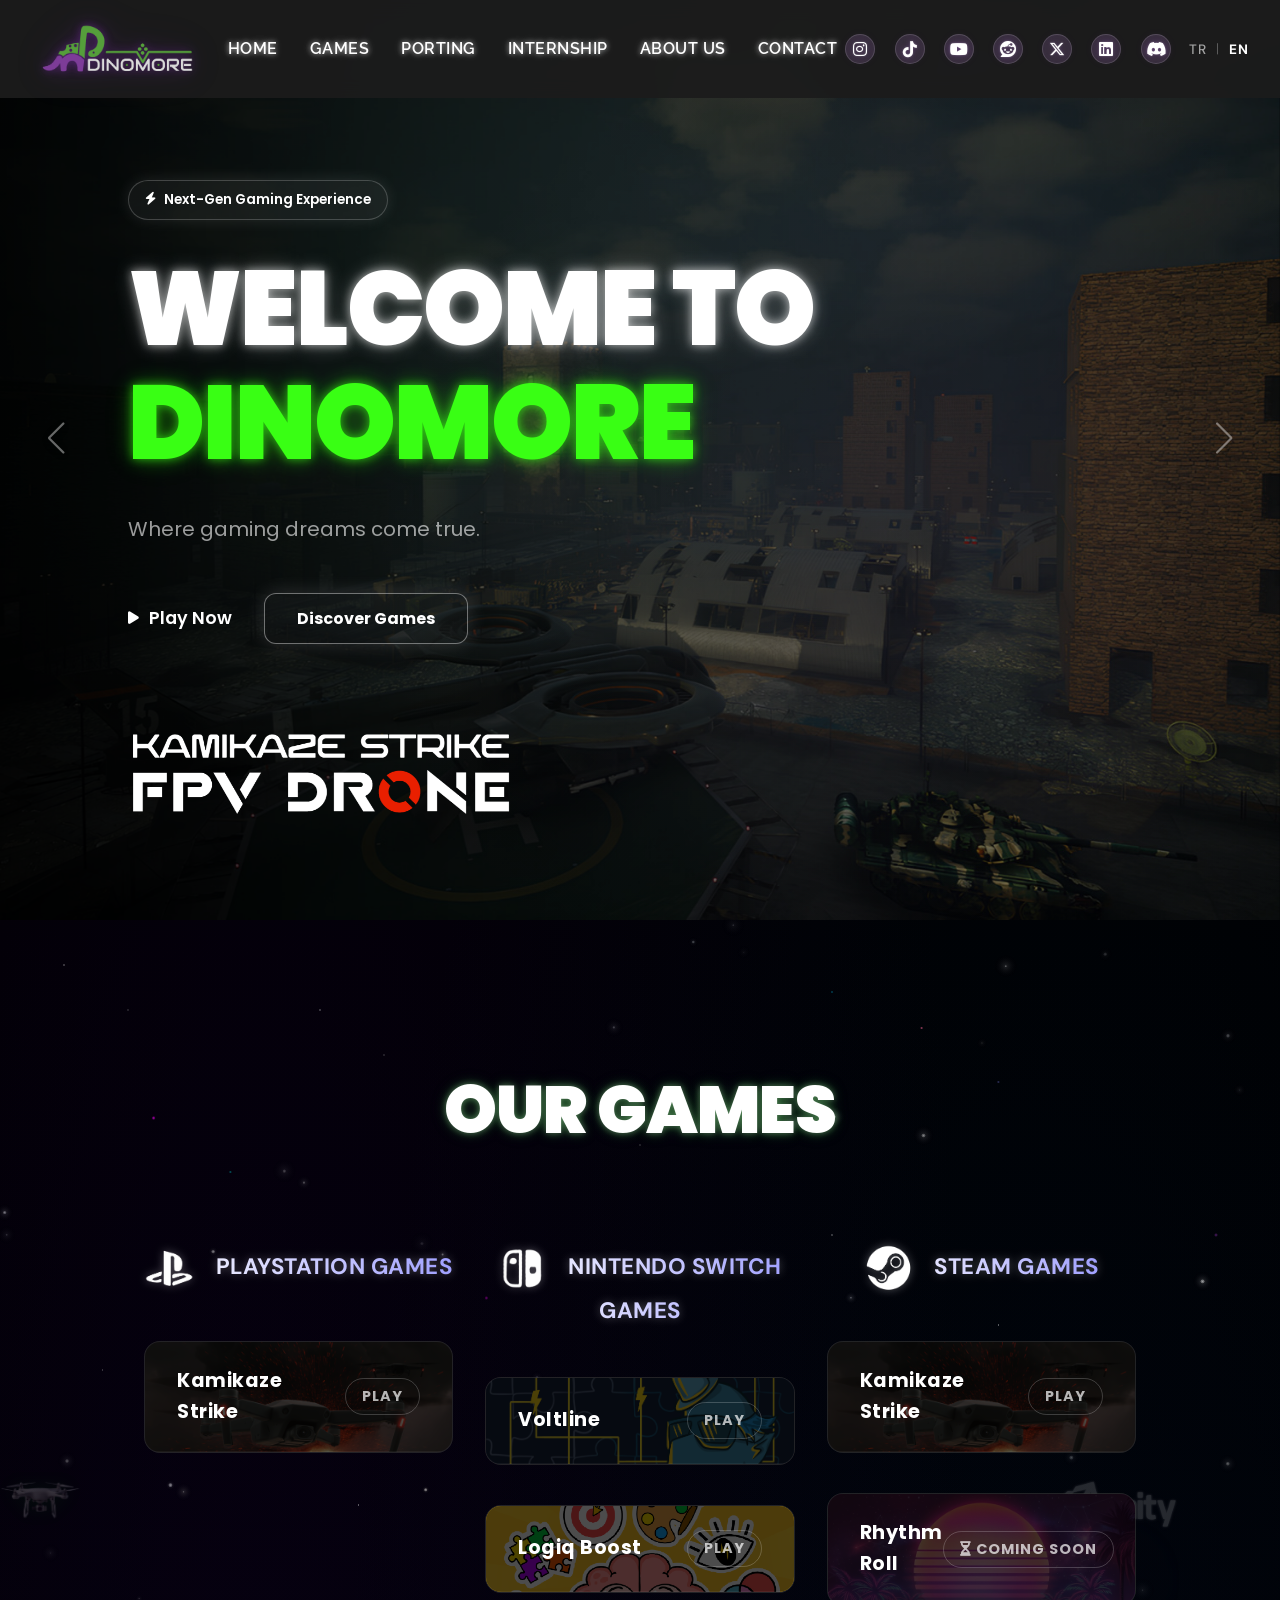
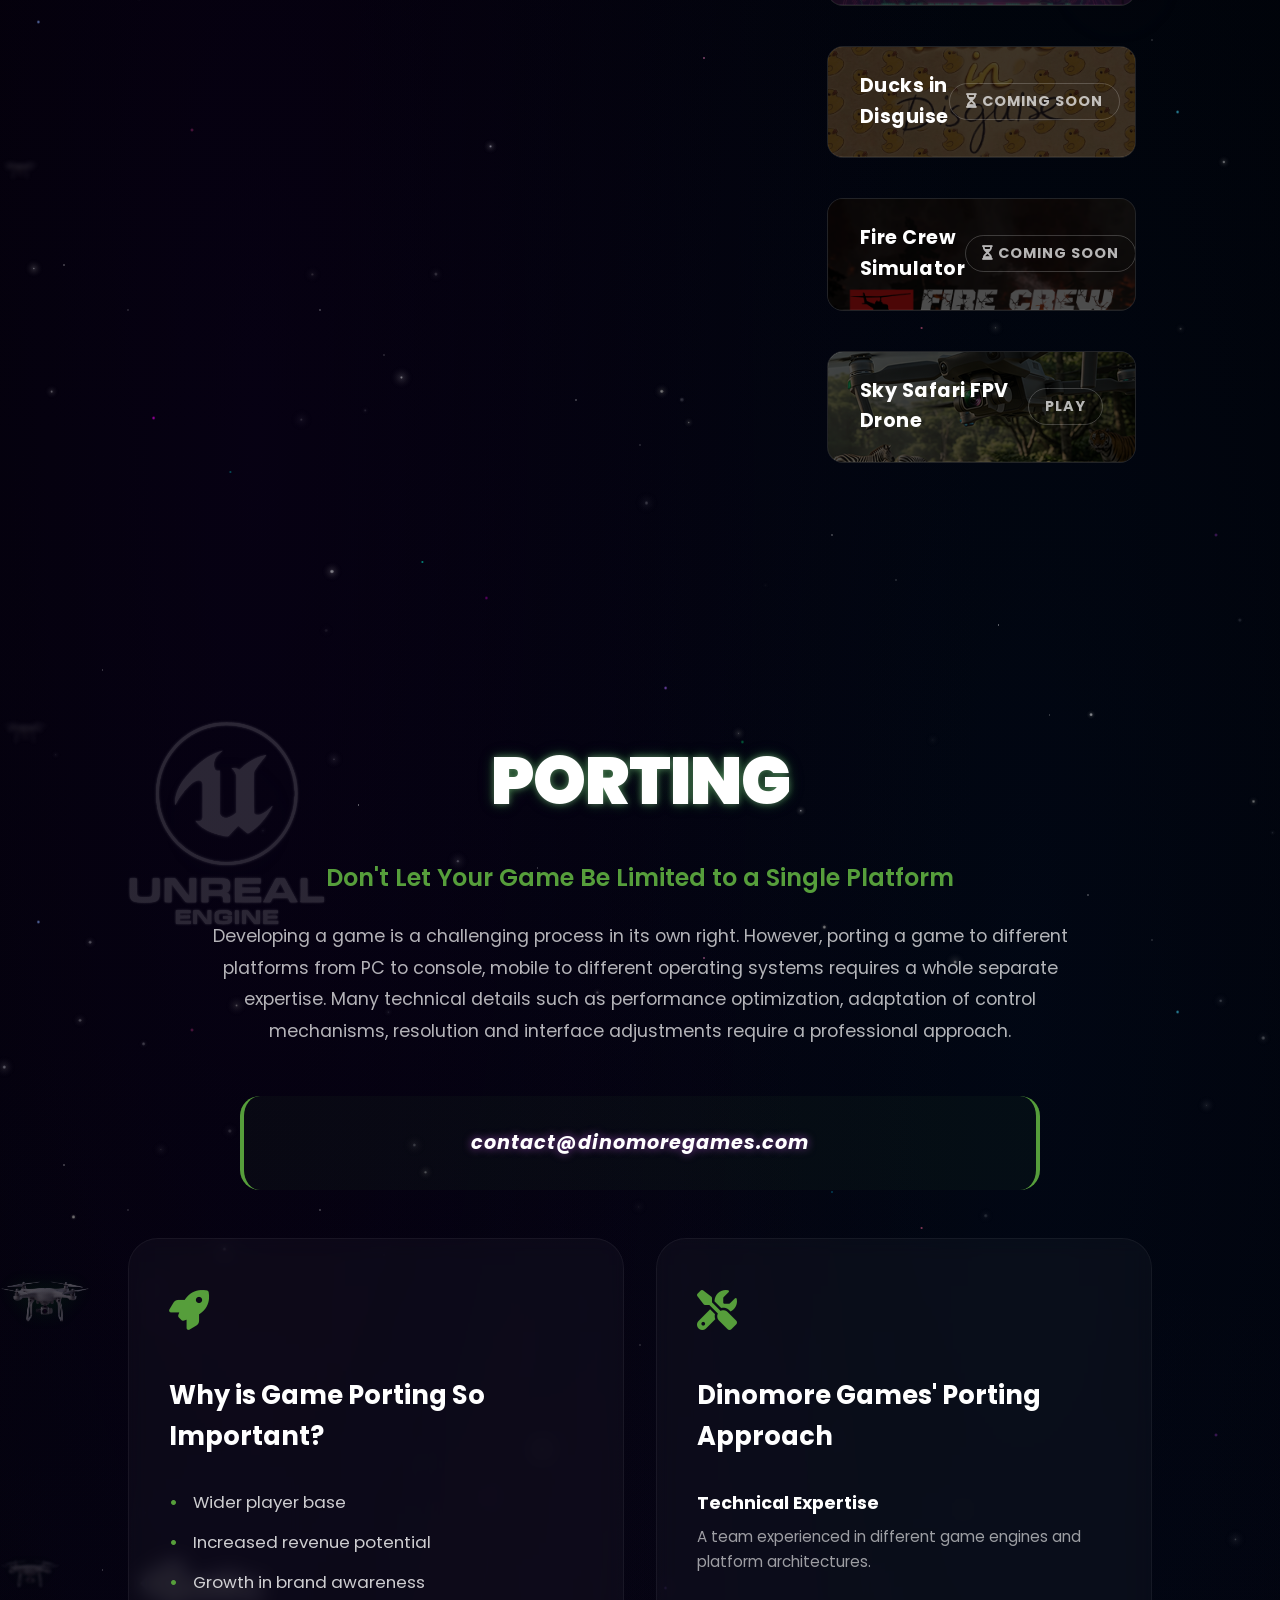
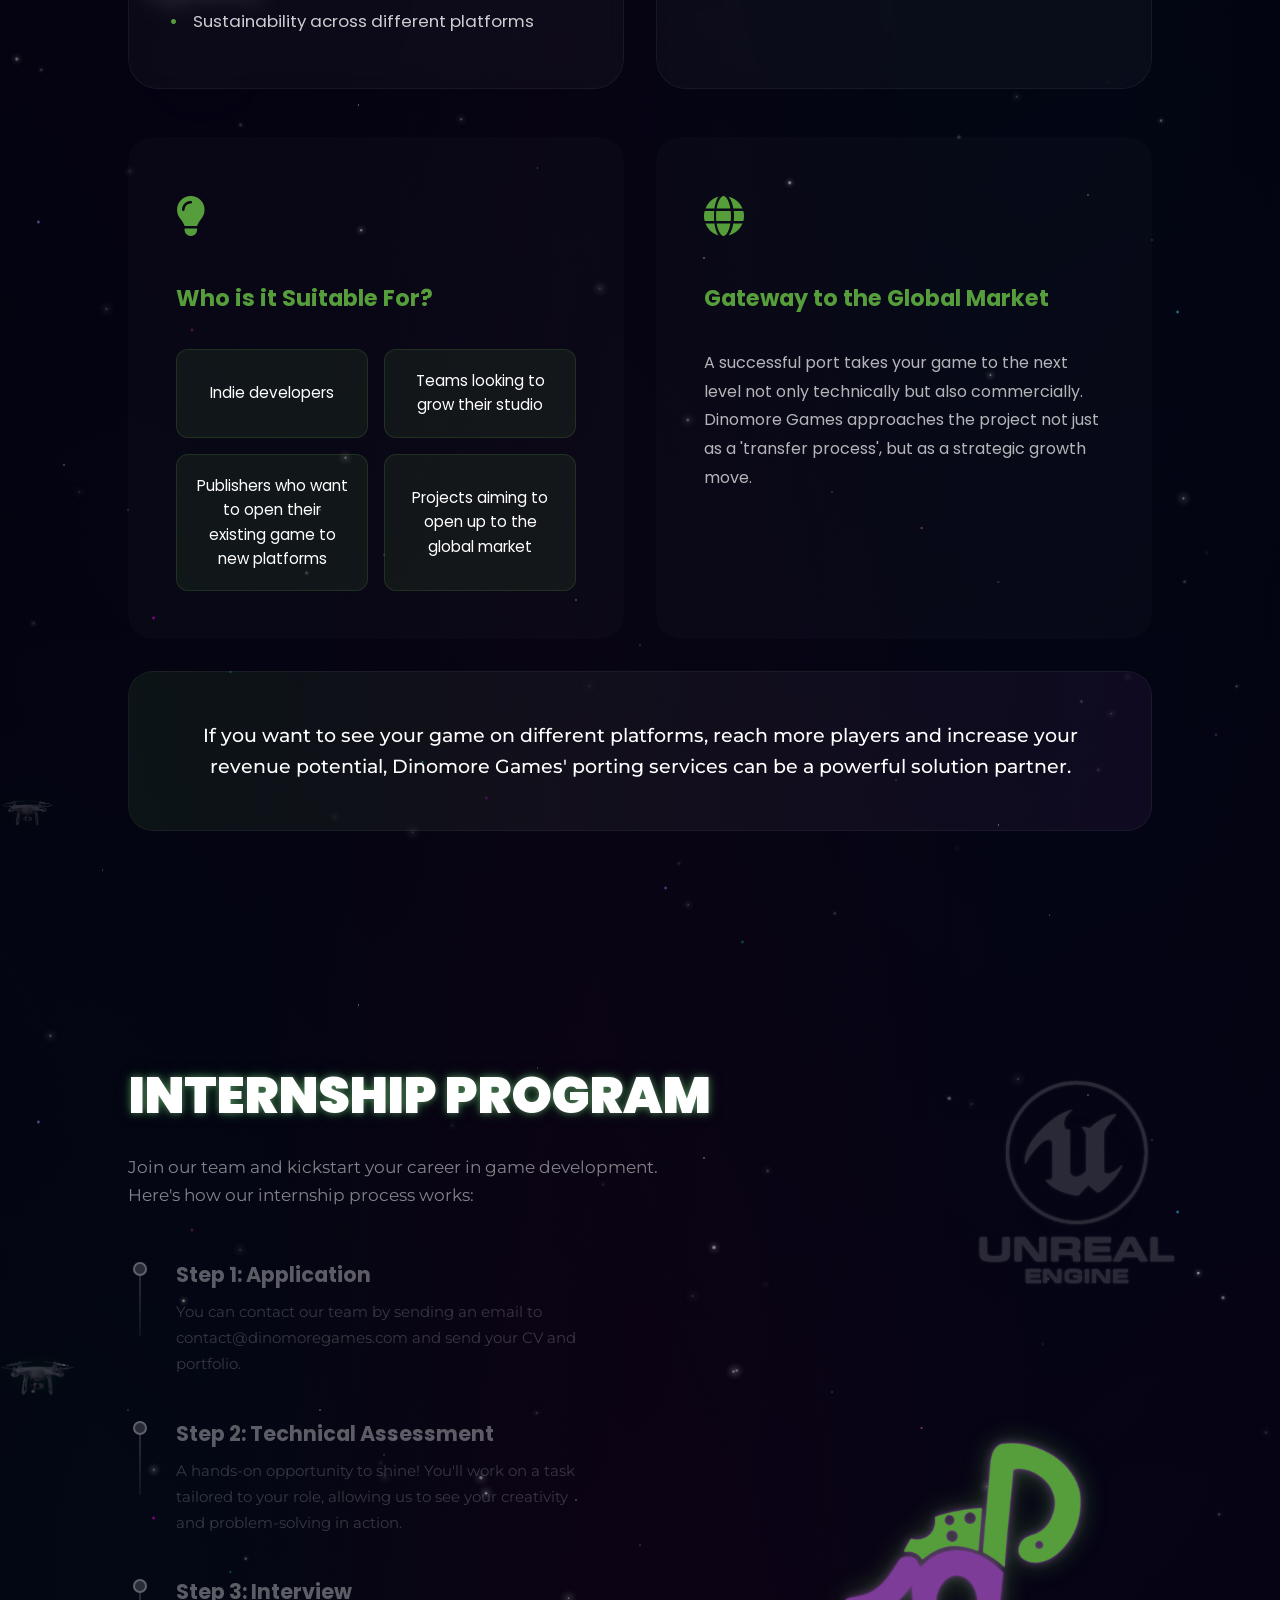
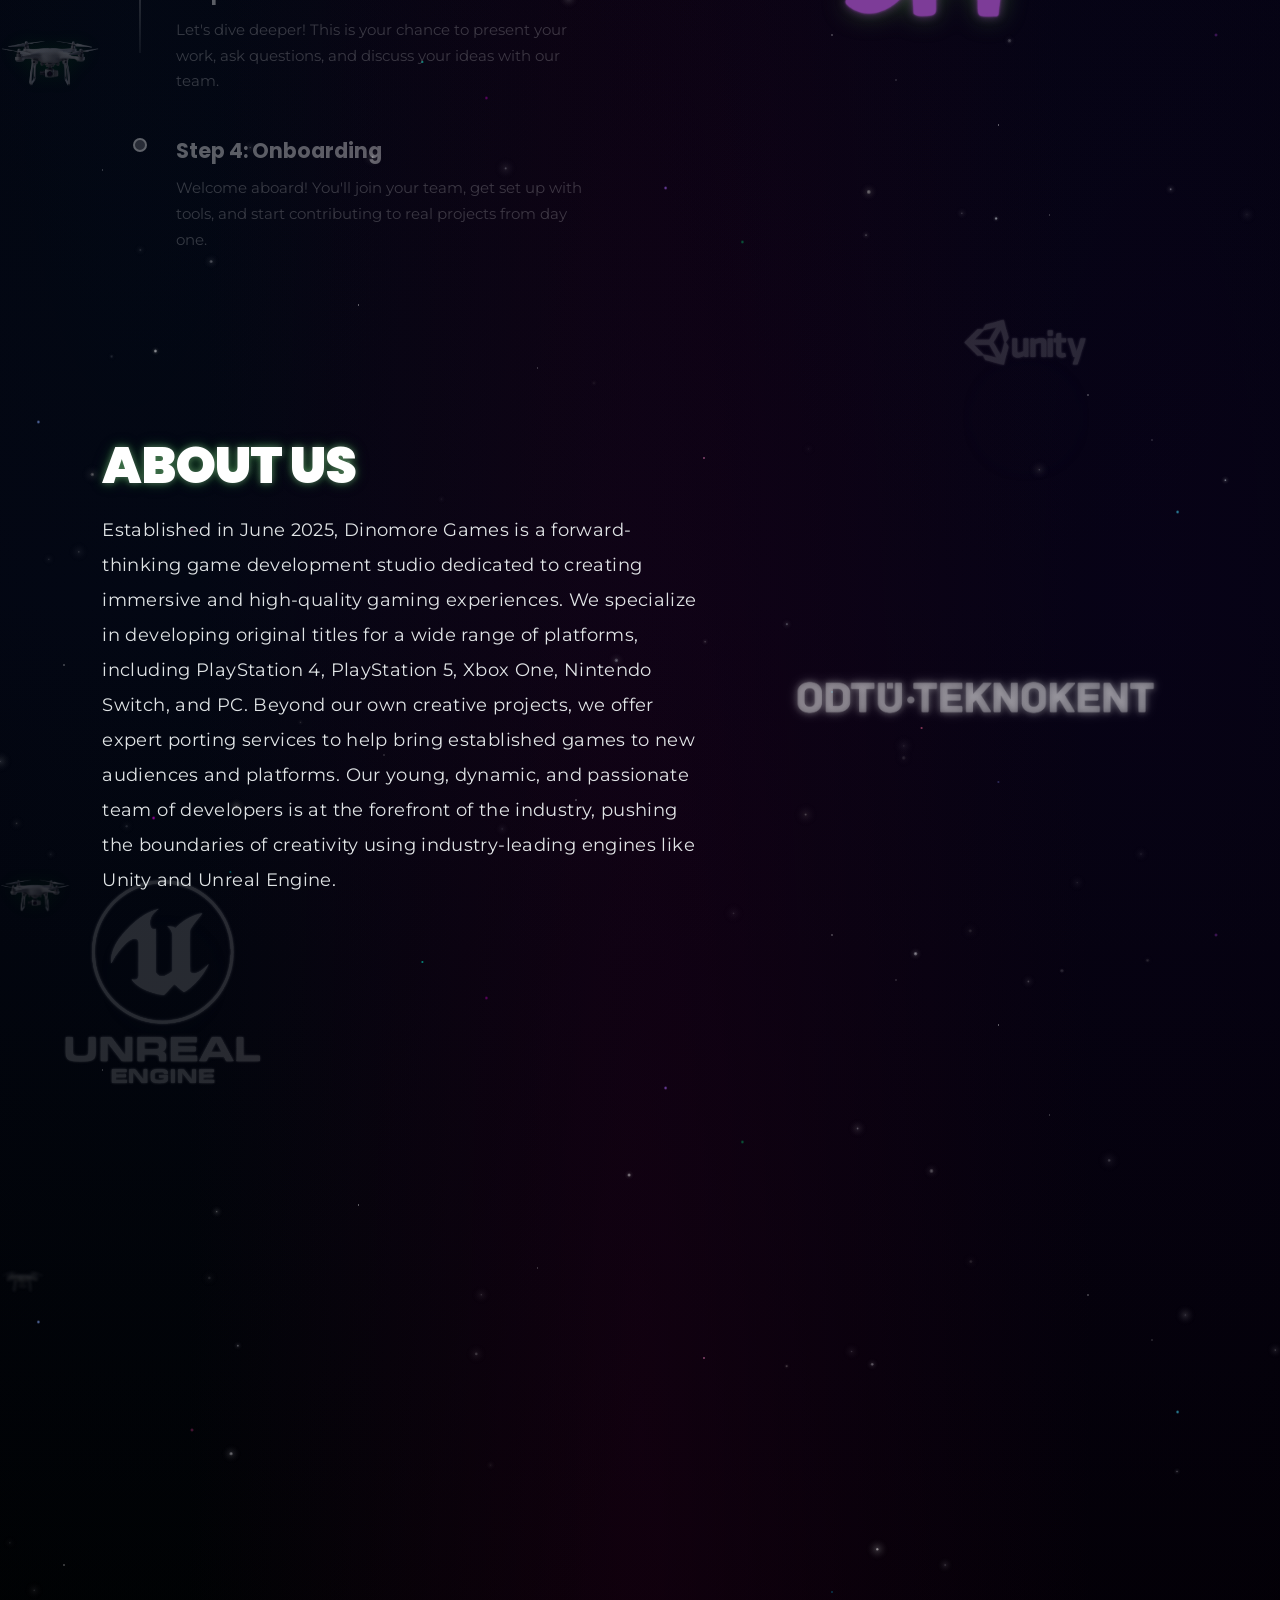
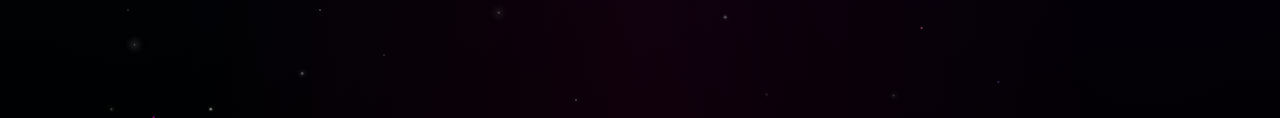
==== index.html @ d25e6b4d "Sky Safari Link ve Google MiniFoto" ====
<!DOCTYPE html>
<html lang="en">

<head>
    <meta charset="UTF-8">
    <meta name="viewport" content="width=device-width, initial-scale=1.0">
    <meta name="description"
        content="Established in June 2025, Dinomore Games is a forward-thinking game development studio dedicated to creating immersive and high-quality gaming experiences for PlayStation, Xbox, Switch, and PC.">

    <!-- Open Graph / Facebook -->
    <meta property="og:type" content="website">
    <meta property="og:url" content="https://www.dinomoregames.com/">
    <meta property="og:title" content="Dinomore Games">
    <meta property="og:description"
        content="Where gaming dreams come true. Explore our original titles and professional porting services.">
    <meta property="og:image" content="https://www.dinomoregames.com/dino.png">

    <!-- Twitter -->
    <meta property="twitter:card" content="summary_large_image">
    <meta property="twitter:url" content="https://www.dinomoregames.com/">
    <meta property="twitter:title" content="Dinomore Games">
    <meta property="twitter:description"
        content="Where gaming dreams come true. Explore our original titles and professional porting services.">
    <meta property="twitter:image" content="https://www.dinomoregames.com/dino.png">

    <title>Dinomore Games</title>
    <link rel="stylesheet" href="https://cdn.jsdelivr.net/npm/swiper@11/swiper-bundle.min.css" />
    <link rel="stylesheet" href="styles.css?v=1.2">
    <link rel="stylesheet" href="https://cdnjs.cloudflare.com/ajax/libs/font-awesome/6.5.1/css/all.min.css">
    <link href="https://fonts.googleapis.com/css2?family=Poppins:wght@300;400;500;600;700&display=swap"
        rel="stylesheet">
    <link
        href="https://fonts.googleapis.com/css2?family=Baloo+2:wght@400;600;700&family=Fredoka:wght@400;600;700&display=swap"
        rel="stylesheet">
    <link href="https://fonts.googleapis.com/css2?family=Quicksand:wght@400;500;700&display=swap" rel="stylesheet">
    <link
        href="https://fonts.googleapis.com/css2?family=Audiowide&family=Orbitron:wght@500;700&family=Quicksand:wght@400;500;700&display=swap"
        rel="stylesheet">
    <link href="https://fonts.googleapis.com/css2?family=Bebas+Neue&family=DM+Sans:wght@400;500;700&display=swap"
        rel="stylesheet">
    <link
        href="https://fonts.googleapis.com/css2?family=Recursive:wght@400;700&family=DM+Sans:wght@400;500;700&display=swap"
        rel="stylesheet">
    <link href="https://fonts.googleapis.com/css2?family=Exo+2:wght@700&family=DM+Sans:wght@400;500;700&display=swap"
        rel="stylesheet">
    <link
        href="https://fonts.googleapis.com/css2?family=Rajdhani:wght@700&family=Orbitron:wght@700&family=Michroma&family=DM+Sans:wght@400;500;700&display=swap"
        rel="stylesheet">
    <link href="https://fonts.googleapis.com/css2?family=Montserrat:wght@400&display=swap" rel="stylesheet">
    <link rel="icon" type="image/png" href="dino.png" sizes="64x64">
    <link rel="preload" as="style" href="https://fonts.googleapis.com/css2?family=Montserrat:wght@400&display=swap"
        onload="this.rel='stylesheet'">
    <link rel="preload" as="style" href="https://fonts.googleapis.com/css2?family=Michroma&display=swap"
        onload="this.rel='stylesheet'">
    <link rel="preload" as="style" href="https://fonts.googleapis.com/css2?family=Rajdhani:wght@700&display=swap"
        onload="this.rel='stylesheet'">
    <link rel="preload" as="style" href="https://fonts.googleapis.com/css2?family=DM+Sans:wght@400;500;700&display=swap"
        onload="this.rel='stylesheet'">
    <link rel="preload" as="style"
        href="https://fonts.googleapis.com/css2?family=Poppins:wght@300;400;500;600;700&display=swap"
        onload="this.rel='stylesheet'">
</head>

<body>
    <!-- Navigation -->
    <nav class="navbar">
        <a href="#top" class="logo" onclick="window.scrollTo({top:0,behavior:'smooth'})">
            <img src="logo.png" alt="Dinomore Logo" style="height: 50px; width: auto; display: block;" />
        </a>
        <div class="nav-links">
            <a href="#hero" data-i18n="nav.home">Home</a>
            <a href="#games" data-i18n="nav.games">Games</a>
            <a href="#porting" data-i18n="nav.porting">Porting</a>
            <a href="#internship" data-i18n="nav.internship">Internship</a>
            <a href="#about" data-i18n="nav.about">About Us</a>
            <a href="#contact" data-i18n="nav.contact">Contact</a>
        </div>
        <div class="navbar-right">
            <div class="social-links nav-social-links" aria-label="Social media links">
                <a href="https://instagram.com/dinomoregames" target="_blank" rel="noopener noreferrer"
                    aria-label="Instagram">
                    <i class="fab fa-instagram"></i>
                </a>
                <a href="https://www.tiktok.com/@kamikazestrikefpvdrone" target="_blank" rel="noopener noreferrer"
                    aria-label="TikTok">
                    <i class="fab fa-tiktok"></i>
                </a>
                <a href="https://www.youtube.com/@DinomoreGames" target="_blank" rel="noopener noreferrer"
                    aria-label="YouTube">
                    <i class="fa-brands fa-youtube"></i>
                </a>
                <a href="https://www.reddit.com/r/dinomoregames/" target="_blank" rel="noopener noreferrer"
                    aria-label="Reddit">
                    <i class="fa-brands fa-reddit"></i>
                </a>
                <a href="https://x.com/dinomoregames" target="_blank" rel="noopener noreferrer"
                    aria-label="X (Twitter)">
                    <i class="fa-brands fa-x-twitter"></i>
                </a>
                <a href="https://www.linkedin.com/company/dinomore-games/" target="_blank" rel="noopener noreferrer"
                    aria-label="LinkedIn">
                    <i class="fab fa-linkedin"></i>
                </a>
                <a href="https://discord.gg/AhvAHWSaSX" target="_blank" rel="noopener noreferrer" aria-label="Discord">
                    <i class="fab fa-discord"></i>
                </a>
            </div>
            <div class="language-selector header-lang">
                <button onclick="changeLanguage('tr')" class="lang-btn">TR</button>
                <span class="lang-separator">|</span>
                <button onclick="changeLanguage('en')" class="lang-btn">EN</button>
            </div>
        </div>
        <div class="menu-btn">
            <i class="fas fa-bars"></i>
        </div>
        <!-- Tema butonu kaldırıldı -->
    </nav>

    <!-- Mobil Üst Logo Barı -->
    <div class="mobile-logo-bar">
        <img src="logo.png" alt="Dinomore Logo" class="mobile-logo-img"
            onclick="window.scrollTo({top:0,behavior:'smooth'})" />
        <div class="language-selector mobile-lang">
            <button onclick="changeLanguage('tr')" class="lang-btn">TR</button>
            <button onclick="changeLanguage('en')" class="lang-btn">EN</button>
        </div>
    </div>

    <!-- Mobil Alt Bar Menü -->
    <nav class="mobile-bottom-bar">
        <a href="#" class="bottom-bar-link" onclick="window.scrollTo({top:0,behavior:'smooth'})"><i
                class="fas fa-home"></i><span data-i18n="nav.home">Home</span></a>
        <a href="#games" class="bottom-bar-link"><i class="fas fa-gamepad"></i><span
                data-i18n="nav.games">Games</span></a>
        <a href="#porting" class="bottom-bar-link"><i class="fas fa-exchange-alt"></i><span
                data-i18n="nav.porting">Porting</span></a>
        <a href="#internship" class="bottom-bar-link"><i class="fas fa-graduation-cap"></i><span
                data-i18n="nav.internship">Internship</span></a>
        <a href="#about" class="bottom-bar-link"><i class="fas fa-users"></i><span
                data-i18n="nav.about">About</span></a>
        <a href="#contact" class="bottom-bar-link"><i class="fas fa-envelope"></i><span
                data-i18n="nav.contact">Contact</span></a>
    </nav>

    <!-- Sağ alt köşe tema butonu kaldırıldı -->

    <!-- Hero Section -->
    <section id="hero" class="hero">
        <div class="hero-slider swiper">
            <div class="swiper-wrapper">
                <div class="swiper-slide hero-slide" style="background-image: url('SS1.jpg');"></div>
                <div class="swiper-slide hero-slide" style="background-image: url('SS2.jpg');"></div>
                <div class="swiper-slide hero-slide" style="background-image: url('SS3.jpg');"></div>
                <div class="swiper-slide hero-slide" style="background-image: url('SS4.avif');"></div>
                <div class="swiper-slide hero-slide video-slide" data-swiper-autoplay="7500">
                    <video autoplay loop muted playsinline
                        style="width: 100%; height: 100%; object-fit: cover; position: absolute; top: 0; left: 0; z-index: 0;">
                        <source src="roll1.mp4" type="video/mp4">
                    </video>
                </div>
            </div>
        </div>
        <div class="hero-overlay"></div>
        <div class="hero-content">
            <div class="hero-badge"><i class="fas fa-bolt"></i> <span data-i18n="hero.badge">Yeni Nesil Oyun
                    Deneyimi</span></div>
            <h1 class="hero-title">
                <span class="title-new" data-i18n="hero.title.new">WELCOME</span>
                <span class="title-gaming" data-i18n="hero.title.gaming">DINOMORE</span>
                <span class="title-world" data-i18n="hero.title.world"></span>
            </h1>
            <p class="hero-subtitle" data-i18n="hero.subtitle">Where gaming dreams come true.</p>

            <div class="hero-actions-new">
                <a href="https://store.steampowered.com/app/3902740/Kamikaze_Strike_FPV_Drone/" target="_blank"
                    class="btn-play">
                    <i class="fas fa-play"></i> <span data-i18n="hero.playNow">Şimdi Oyna</span>
                </a>
                <a href="#games" class="btn-discover" data-i18n="hero.discover">Oyunları Keşfet</a>
            </div>

            <div class="hero-dynamic-logos">
                <img src="kamikazeLogogr.png" alt="Kamikaze Strike" class="dynamic-logo kamikaze-logo">
                <img src="firecrewLogo.png" alt="Firecrew" class="dynamic-logo firecrew-logo">
                <img src="voltLogo.png" alt="Volt" class="dynamic-logo volt-logo">
                <img src="RRLogo.png" alt="Rhythm Roll" class="dynamic-logo roll-logo">
            </div>


        </div>
        <div class="swiper-button-next hero-nav-next"></div>
        <div class="swiper-button-prev hero-nav-prev"></div>
    </section>


    <!-- Space Background Wrapper -->
    <div class="space-wrapper">
        <div class="starfield"></div>
        <canvas id="neonStarCanvas"></canvas>
        <div class="floating-logos">
            <div class="logo-3d unity" id="unity-3d-1">
                <img src="unityLogo.png" alt="Unity 3D" class="logo-layer">
                <img src="unityLogo.png" alt="" class="logo-layer">
                <img src="unityLogo.png" alt="" class="logo-layer">
                <img src="unityLogo.png" alt="" class="logo-layer">
                <img src="unityLogo.png" alt="" class="logo-layer">
                <img src="unityLogo.png" alt="" class="logo-layer">
            </div>
            <div class="logo-3d unity" id="unity-3d-2">
                <img src="unityLogo.png" alt="Unity 3D" class="logo-layer">
                <img src="unityLogo.png" alt="" class="logo-layer">
                <img src="unityLogo.png" alt="" class="logo-layer">
                <img src="unityLogo.png" alt="" class="logo-layer">
                <img src="unityLogo.png" alt="" class="logo-layer">
                <img src="unityLogo.png" alt="" class="logo-layer">
            </div>
            <div class="logo-3d unity" id="unity-3d-3">
                <img src="unityLogo.png" alt="Unity 3D" class="logo-layer">
                <img src="unityLogo.png" alt="" class="logo-layer">
                <img src="unityLogo.png" alt="" class="logo-layer">
                <img src="unityLogo.png" alt="" class="logo-layer">
                <img src="unityLogo.png" alt="" class="logo-layer">
                <img src="unityLogo.png" alt="" class="logo-layer">
            </div>

            <div class="logo-3d unreal" id="unreal-3d-1">
                <img src="unrealEngineLogo.png" alt="Unreal 3D" class="logo-layer">
                <img src="unrealEngineLogo.png" alt="" class="logo-layer">
                <img src="unrealEngineLogo.png" alt="" class="logo-layer">
                <img src="unrealEngineLogo.png" alt="" class="logo-layer">
                <img src="unrealEngineLogo.png" alt="" class="logo-layer">
                <img src="unrealEngineLogo.png" alt="" class="logo-layer">
            </div>
            <div class="logo-3d unreal" id="unreal-3d-2">
                <img src="unrealEngineLogo.png" alt="Unreal 3D" class="logo-layer">
                <img src="unrealEngineLogo.png" alt="" class="logo-layer">
                <img src="unrealEngineLogo.png" alt="" class="logo-layer">
                <img src="unrealEngineLogo.png" alt="" class="logo-layer">
                <img src="unrealEngineLogo.png" alt="" class="logo-layer">
                <img src="unrealEngineLogo.png" alt="" class="logo-layer">
            </div>
            <div class="logo-3d unreal" id="unreal-3d-3">
                <img src="unrealEngineLogo.png" alt="Unreal 3D" class="logo-layer">
                <img src="unrealEngineLogo.png" alt="" class="logo-layer">
                <img src="unrealEngineLogo.png" alt="" class="logo-layer">
                <img src="unrealEngineLogo.png" alt="" class="logo-layer">
                <img src="unrealEngineLogo.png" alt="" class="logo-layer">
                <img src="unrealEngineLogo.png" alt="" class="logo-layer">
            </div>


        </div>

        <div class="drone-background">
            <div class="drone-instance drone-1"><img src="DronePNG.png" alt=""></div>
            <div class="drone-instance drone-2"><img src="DronePNG.png" alt=""></div>
            <div class="drone-instance drone-3"><img src="DronePNG.png" alt=""></div>
            <div class="drone-instance drone-4"><img src="DronePNG.png" alt=""></div>
            <div class="drone-instance drone-5"><img src="DronePNG.png" alt=""></div>
            <div class="drone-instance drone-6"><img src="DronePNG.png" alt=""></div>
            <div class="drone-instance drone-7"><img src="DronePNG.png" alt=""></div>
            <div class="drone-instance drone-8"><img src="DronePNG.png" alt=""></div>
            <div class="drone-instance drone-9"><img src="DronePNG.png" alt=""></div>
            <div class="drone-instance drone-10"><img src="DronePNG.png" alt=""></div>
        </div>

        <!-- Our Games Section -->
        <section id="games" class="games">
            <h2 data-i18n="games.title">Our Games</h2>

            <div class="games-section-box">
                <div class="games-group">
                    <h3 class="platform-title platform-title-dmsans" data-i18n="games.playstation">
                        <img src="psLogo.png" alt="PlayStation Logo" class="platform-logo" /> PlayStation Games
                    </h3>
                    <div class="games-grid-new">
                        <div class="game-card-new library-item">
                            <div class="library-header"
                                style="--bg-img: url('DikeyKapsKamikaze.png'); --bg-pos: center 25%;">
                                <h3 class="game-card-title" data-i18n="games.kamikaze.title">Kamikaze Strike</h3>
                                <span class="play-link" data-url="https://store.playstation.com/en-us/concept/10018144"
                                    data-i18n="games.play">Oyna</span>
                            </div>
                            <div class="library-content">
                                <div class="game-card-img-container">
                                    <img src="DikeyKapsKamikaze.png" alt="Kamikaze Strike" class="fit-cover">
                                    <span class="genre-tag tag-action" data-i18n="games.genre.action">AKSİYON</span>
                                </div>
                            </div>
                        </div>

                    </div>

                </div>

                <div class="games-group">
                    <h3 class="platform-title platform-title-dmsans" data-i18n="games.nintendo">
                        <img src="nintendoSwitchLogo.png" alt="Nintendo Switch Logo" class="platform-logo" /> Nintendo
                        Switch Games
                    </h3>
                    <div class="games-grid-new">
                        <div class="game-card-new library-item">
                            <div class="library-header" style="--bg-img: url('voltlineLogo.jpg')">
                                <h3 class="game-card-title" data-i18n="games.voltline.title">Voltline</h3>
                                <span class="play-link"
                                    data-url="https://www.nintendo.com/us/store/products/voltline-switch/?srsltid=AfmBOop9xZ0IdEvlzRz4X6zLhueSwMBYZw7lUG5OMROtwl1AZdoKVNbD"
                                    data-i18n="games.play">Oyna</span>
                            </div>
                            <div class="library-content">
                                <div class="game-card-img-container">
                                    <img src="voltlineLogo.jpg" alt="Voltline Game" class="fit-cover"
                                        style="--obj-pos: top;" />
                                    <span class="genre-tag tag-puzzle" data-i18n="games.genre.puzzle">Bulmaca</span>
                                </div>
                            </div>
                        </div>
                        <div class="game-card-new library-item">
                            <div class="library-header" style="--bg-img: url('brainLogo.jpg')">
                                <h3 class="game-card-title" data-i18n="games.logiq.title">Logiq Boost</h3>
                                <span class="play-link"
                                    data-url="https://www.nintendo.com/us/store/products/logiq-boost-switch/"
                                    data-i18n="games.play">Oyna</span>
                            </div>
                            <div class="library-content">
                                <div class="game-card-img-container">
                                    <img src="brainLogo.jpg" alt="Brain Logo" class="fit-cover" />
                                    <span class="genre-tag tag-puzzle" data-i18n="games.genre.puzzle">Bulmaca</span>
                                </div>
                            </div>
                        </div>
                    </div>

                </div>

                <div class="games-group">
                    <h3 class="platform-title platform-title-dmsans" data-i18n="games.steam">
                        <img src="steamLogo.png" alt="Steam Logo" class="platform-logo" /> Steam Games
                    </h3>
                    <div class="games-grid-new">
                        <div class="game-card-new library-item">
                            <div class="library-header"
                                style="--bg-img: url('DikeyKapsKamikaze.png'); --bg-pos: center 25%;">
                                <h3 class="game-card-title" data-i18n="games.kamikaze.title">Kamikaze Strike</h3>
                                <span class="play-link"
                                    data-url="https://store.steampowered.com/app/3902740/Kamikaze_Strike_FPV_Drone/"
                                    data-i18n="games.play">Oyna</span>
                            </div>
                            <div class="library-content">
                                <div class="game-card-img-container">
                                    <img src="DikeyKapsKamikaze.png" alt="Kamikaze Strike" class="fit-cover">
                                    <span class="genre-tag tag-action" data-i18n="games.genre.action">AKSİYON</span>
                                </div>
                            </div>
                        </div>

                        <div class="game-card-new library-item">
                            <div class="library-header" style="--bg-img: url('ROLL.png'); --bg-pos: center 25%;">
                                <h3 class="game-card-title" data-i18n="games.roll.title">Rhythm Roll</h3>
                                <span class="play-link"
                                    data-url="https://store.steampowered.com/app/4537030/Rhythm_Roll/"
                                    data-i18n="games.wip">W.I.P</span>
                            </div>
                            <div class="library-content">
                                <div class="game-card-img-container">
                                    <img src="ROLL.png" alt="Rhythm Roll" class="fit-cover">
                                    <span class="genre-tag tag-action" data-i18n="games.genre.action">AKSİYON</span>
                                </div>
                            </div>
                        </div>

                        <div class="game-card-new library-item">
                            <div class="library-header" style="--bg-img: url('DUCK.png'); --bg-pos: center 25%;">
                                <h3 class="game-card-title" data-i18n="games.duck.title">Ducks in Disguise</h3>
                                <span class="play-link"
                                    data-url="https://store.steampowered.com/app/4492260/Ducks_in_Disguise/"
                                    data-i18n="games.wip">W.I.P</span>
                            </div>
                            <div class="library-content">
                                <div class="game-card-img-container">
                                    <img src="DUCK.png" alt="Ducks in Disguise" class="fit-cover">
                                    <span class="genre-tag tag-puzzle" data-i18n="games.genre.puzzle">Bulmaca</span>
                                </div>
                            </div>
                        </div>

                        <div class="game-card-new library-item">
                            <div class="library-header" style="--bg-img: url('Fire.png'); --bg-pos: center 25%;">
                                <h3 class="game-card-title" data-i18n="games.fire.title">Fire Crew Simulator</h3>
                                <span class="play-link"
                                    data-url="https://store.steampowered.com/app/4012160/Fire_Crew_Simulator/"
                                    data-i18n="games.wip">W.I.P</span>
                            </div>
                            <div class="library-content">
                                <div class="game-card-img-container">
                                    <img src="Fire.png" alt="Fire Crew Simulator" class="fit-cover">
                                    <span class="genre-tag tag-action" data-i18n="games.genre.action">AKSİYON</span>
                                </div>
                            </div>
                        </div>

                        <div class="game-card-new library-item">
                            <div class="library-header" style="--bg-img: url('DRONE.png'); --bg-pos: center 25%;">
                                <h3 class="game-card-title" data-i18n="games.drone.title">Sky Safari FPV Drone</h3>
                                <span class="play-link"
                                    data-url="https://store.steampowered.com/app/4537040/Sky_Safari_FPV_Drone/"
                                    data-i18n="games.play">Oyna</span>
                            </div>
                            <div class="library-content">
                                <div class="game-card-img-container">
                                    <img src="DRONE.png" alt="Sky Safari FPV Drone" class="fit-cover">
                                    <span class="genre-tag tag-action" data-i18n="games.genre.action">AKSİYON</span>
                                </div>
                            </div>
                        </div>

                    </div>

                </div>
            </div>
        </section>

        <!-- Porting Section -->
        <section id="porting" class="porting">
            <div class="porting-container">
                <div class="porting-header fade-in">
                    <h2 data-i18n="porting.title">PORTING</h2>
                    <p class="porting-intro" data-i18n="porting.intro">Oyununuz Tek Platformla Sınırlı Kalmasın</p>
                    <p class="porting-description" data-i18n="porting.description">Bir oyunu geliştirmek başlı başına
                        zorlu bir süreç. Ancak oyunu farklı platformlara — PC’den konsola, mobil’den farklı işletim
                        sistemlerine — taşımak apayrı bir uzmanlık gerektirir. Performans optimizasyonu, kontrol
                        mekaniklerinin uyarlanması, çözünürlük ve arayüz düzenlemeleri gibi pek çok teknik detay
                        profesyonel yaklaşım ister.</p>
                    <div class="porting-quote fade-in">
                        <p data-i18n="porting.quote">Dinomore Games, tam da bu alanda sunduğu çözümlerle geliştiricilere
                            güçlü bir destek sağlıyor.</p>
                    </div>
                </div>

                <div class="porting-grid">
                    <div class="porting-card fade-in">
                        <div class="card-icon"><i class="fas fa-rocket"></i></div>
                        <h3 data-i18n="porting.why.title">Neden Oyun Portlama Bu Kadar Önemli?</h3>
                        <ul class="porting-list">
                            <li data-i18n="porting.why.item1">Daha geniş oyuncu kitlesi</li>
                            <li data-i18n="porting.why.item2">Artan gelir potansiyeli</li>
                            <li data-i18n="porting.why.item3">Marka bilinirliğinde büyüme</li>
                            <li data-i18n="porting.why.item4">Platform bağımsız sürdürülebilirlik</li>
                        </ul>
                    </div>

                    <div class="porting-card fade-in">
                        <div class="card-icon"><i class="fas fa-tools"></i></div>
                        <h3 data-i18n="porting.approach.title">Dinomore Games’in Portlama Yaklaşımı</h3>
                        <div class="approach-items">
                            <div class="approach-item">
                                <div class="approach-content">
                                    <strong data-i18n="porting.approach.item1.title">Teknik Uzmanlık</strong>
                                    <p data-i18n="porting.approach.item1.desc">Farklı oyun motorları ve platform
                                        mimarileri
                                        konusunda deneyimli ekip.</p>
                                </div>
                            </div>
                        </div>
                    </div>
                </div>

                <div class="porting-footer fade-in">
                    <div class="who-box">
                        <div class="card-icon"><i class="fas fa-lightbulb"></i></div>
                        <h3 data-i18n="porting.who.title">Kimler İçin Uygun?</h3>
                        <ul class="tag-list">
                            <li data-i18n="porting.who.item1">Indie geliştiriciler</li>
                            <li data-i18n="porting.who.item2">Stüdyosunu büyütmek isteyen ekipler</li>
                            <li data-i18n="porting.who.item3">Mevcut oyununu yeni platformlara açmak isteyen yayıncılar
                            </li>
                            <li data-i18n="porting.who.item4">Global pazara açılmayı hedefleyen projeler</li>
                        </ul>
                    </div>

                    <div class="global-box">
                        <div class="card-icon"><i class="fas fa-globe"></i></div>
                        <h3 data-i18n="porting.global.title">Global Pazara Açılan Kapı</h3>
                        <p data-i18n="porting.global.desc">Başarılı bir port, oyununuzu sadece teknik olarak değil,
                            ticari olarak da bir üst seviyeye taşır. Dinomore Games, projeye sadece bir “taşıma işlemi”
                            olarak değil, stratejik bir büyüme hamlesi olarak yaklaşıyor.</p>
                    </div>

                    <div class="cta-box">
                        <p data-i18n="porting.cta">Eğer siz de oyununuzu farklı platformlarda görmek, daha fazla
                            oyuncuya ulaşmak ve gelir potansiyelinizi artırmak istiyorsanız, Dinomore Games’in oyun
                            portlama hizmetleri güçlü bir çözüm ortağı olabilir.</p>
                    </div>
                </div>
            </div>
        </section>

        <!-- Internship Section -->
        <section id="internship" class="internship">
            <div class="internship-container">
                <div class="internship-left">
                    <h2 data-i18n="internship.title">Internship Program</h2>
                    <p class="internship-subtitle" data-i18n="internship.subtitle">Join our team and kickstart your
                        career in game development. Here's how our internship process works:</p>

                    <div class="internship-phases">
                        <div class="phase-item" data-phase="1">
                            <div class="phase-indicator">
                                <div class="phase-dot"></div>
                                <div class="phase-line"></div>
                            </div>
                            <div class="phase-content">
                                <h3 data-i18n="internship.phase1.title">Step 1: Application</h3>
                                <p data-i18n="internship.phase1.desc">Ekibimiz ile iletişim kısmında bulunan mail
                                    sistemi yoluyla görüşebilir, CV ve portföyünüzü gönderebilirsiniz.</p>
                            </div>
                        </div>

                        <div class="phase-item" data-phase="2">
                            <div class="phase-indicator">
                                <div class="phase-dot"></div>
                                <div class="phase-line"></div>
                            </div>
                            <div class="phase-content">
                                <h3 data-i18n="internship.phase2.title">Step 2: Technical Assessment</h3>
                                <p data-i18n="internship.phase2.desc">A hands-on opportunity to shine! You'll work on a
                                    task tailored to your role, allowing us to see your creativity and problem-solving
                                    in action.</p>
                            </div>
                        </div>

                        <div class="phase-item" data-phase="3">
                            <div class="phase-indicator">
                                <div class="phase-dot"></div>
                                <div class="phase-line"></div>
                            </div>
                            <div class="phase-content">
                                <h3 data-i18n="internship.phase3.title">Step 3: Interview</h3>
                                <p data-i18n="internship.phase3.desc">Let's dive deeper! This is your chance to present
                                    your work, ask questions, and discuss your ideas with our team.</p>
                            </div>
                        </div>

                        <div class="phase-item" data-phase="4">
                            <div class="phase-indicator">
                                <div class="phase-dot"></div>
                            </div>
                            <div class="phase-content">
                                <h3 data-i18n="internship.phase4.title">Step 4: Onboarding</h3>
                                <p data-i18n="internship.phase4.desc">Welcome aboard! You'll join your team, get set up
                                    with tools, and start contributing to real projects from day one.</p>
                            </div>
                        </div>
                    </div>
                </div>

                <div class="internship-right">
                    <div class="internship-image-wrapper">
                        <img src="dino.png" alt="Internship at Dinomore" class="internship-image">
                    </div>
                </div>
            </div>
        </section>

        <!-- About Section -->
        <section id="about" class="about">
            <div class="about-content">
                <div class="about-text">
                    <h2 data-i18n="about.title">About Us</h2>
                    <p data-i18n="about.description" style="font-family:'Montserrat',sans-serif;font-weight:400;">
                        Established in June 2025. Dinomore Games develops games for PlayStation 4, PlayStation 5, Xbox
                        One,
                        Nintendo Switch, and PC platforms. We also provide porting services for previously developed
                        games.
                        With a young and dynamic team, Dinomore Games additionally creates content for Unity and Unreal
                        Engine game engines.</p>
                </div>
                <div class="about-image">
                    <img src="odtuLogo.png" alt="ODTÜ Logo">
                </div>
            </div>
        </section>

        <!-- Contact Section -->
        <section id="contact" class="contact">
            <div class="contact-container">
                <h2 data-i18n="contact.title">Contact Us</h2>
                <form class="contact-form" action="https://formspree.io/f/mldwlnqy" method="POST">
                    <input type="text" name="name" data-i18n-placeholder="contact.name" placeholder="Name" required>
                    <input type="email" name="email" data-i18n-placeholder="contact.email" placeholder="Email" required>
                    <textarea name="message" data-i18n-placeholder="contact.message" placeholder="Message"
                        required></textarea>
                    <button type="submit" data-i18n="contact.submit">Send Message</button>
                </form>
                <div class="contact-info">
                    <div class="info-item">
                        <i class="fas fa-envelope"></i>
                        <p>contact@dinomoregames.com</p>
                    </div>
                    <div class="info-item">
                        <i class="fas fa-phone"></i>
                        <p>+90 (506) 273-66 56</p>
                    </div>
                </div>
                <div id="form-message" style="display:none;"></div>
            </div>
            <!-- Footer -->
            <footer>
                <div class="footer-content">
                    <div class="footer-logo">
                        <img src="logo.png" alt="Dinomore Logo" style="height: 134px; width: auto; display: block;" />
                    </div>

                    <div class="social-links footer-social-links" aria-label="Social media links">
                        <a href="https://instagram.com/dinomoregames" target="_blank" rel="noopener noreferrer"
                            aria-label="Instagram">
                            <i class="fab fa-instagram"></i>
                        </a>
                        <a href="https://www.tiktok.com/@kamikazestrikefpvdrone" target="_blank"
                            rel="noopener noreferrer" aria-label="TikTok">
                            <i class="fab fa-tiktok"></i>
                        </a>
                        <a href="https://www.youtube.com/@DinomoreGames" target="_blank" rel="noopener noreferrer"
                            aria-label="YouTube">
                            <i class="fa-brands fa-youtube"></i>
                        </a>
                        <a href="https://www.reddit.com/r/dinomoregames/" target="_blank" rel="noopener noreferrer"
                            aria-label="Reddit">
                            <i class="fa-brands fa-reddit"></i>
                        </a>
                        <a href="https://x.com/dinomoregames" target="_blank" rel="noopener noreferrer"
                            aria-label="X (Twitter)">
                            <i class="fa-brands fa-x-twitter"></i>
                        </a>
                        <a href="https://www.linkedin.com/company/dinomore-games/" target="_blank"
                            rel="noopener noreferrer" aria-label="LinkedIn">
                            <i class="fab fa-linkedin"></i>
                        </a>
                        <a href="https://discord.gg/AhvAHWSaSX" target="_blank" rel="noopener noreferrer"
                            aria-label="Discord">
                            <i class="fab fa-discord"></i>
                        </a>
                    </div>

                    <p data-i18n="footer.copyright">&copy; 2026 Dinomore. All rights reserved.</p>
                </div>
            </footer>
    </div>

    <!-- Scroll to Top Button kaldırıldı -->
    <script src="https://cdn.jsdelivr.net/npm/swiper@11/swiper-bundle.min.js"></script>
    <script src="analytics-tracker.js"></script>
    <script src="script.js"></script>
</body>

</html>
---- styles.css ----
/* styles.css - Updated: 2026-03-04 12:59 (Cache-Bust: v1.1) */
/* Raleway Font */
@font-face {
    font-family: 'Raleway';
    src: url('Raleway-VariableFont_wght.ttf') format('truetype');
    font-weight: 100 900;
    font-style: normal;
    font-display: swap;
}

/* Aldrich Font */
@font-face {
    font-family: 'Aldrich';
    src: url('Aldrich-Regular.ttf') format('truetype');
    font-weight: normal;
    font-style: normal;
    font-display: swap;
}

/* Global Styles */
:root {
    --primary-color: #569e3b;
    --secondary-color: #7d3c98;
    --accent-color: #569e3b;
    --text-color: #ECF0F1;
    --background-color: #1a1a1a;
    --light-bg: #f7f7fa;
    --light-text: #232323;
    --light-card: #fff;
    --light-primary: #4b8bfa;
    --light-secondary: #e040fb;
}

* {
    margin: 0;
    padding: 0;
    box-sizing: border-box;
    scroll-behavior: smooth;
}

body {
    font-family: 'Poppins', sans-serif;
    background: #000000 !important;
    background-attachment: fixed;
    color: var(--text-color) !important;
    line-height: 1.6;
    position: relative;
    --primary-color: #569e3b;
    --secondary-color: #7d3c98;
    --accent-color: #569e3b;
    --text-color: #ECF0F1;
    --background-color: #1a1a1a;
    --light-bg: #f7f7fa;
    --light-text: #232323;
    --light-card: #fff;
    --light-primary: #4b8bfa;
    --light-secondary: #e040fb;
}


body,
body.light-mode {
    transition: background 0.3s, color 0.3s;
}

body.light-mode .navbar,
body.light-mode .mobile-logo-bar,
body.light-mode .mobile-bottom-bar,
body.light-mode section,
body.light-mode .games-section-box,
body.light-mode .games-group,
body.light-mode .game-card,
body.light-mode .placeholder-card,
body.light-mode footer,
body.light-mode .about-content,
body.light-mode .about-text,
body.light-mode .contact-container,
body.light-mode .contact-form,
body.light-mode .contact-info,
body.light-mode .engine-logos-bar {
    background: var(--light-card) !important;
    color: var(--light-text) !important;
    box-shadow: none !important;
}

body.light-mode .platform-title,
body.light-mode .platform-title-dmsans {
    background: linear-gradient(90deg, var(--light-primary) 0%, var(--light-secondary) 100%) !important;
    -webkit-background-clip: text !important;
    -webkit-text-fill-color: transparent !important;
    background-clip: text !important;
}

body.light-mode .game-card,
body.light-mode .placeholder-card {
    border-color: var(--light-primary) !important;
}

body.light-mode .cta-button,
body.light-mode .contact-form button {
    background: var(--light-primary) !important;
    border-color: var(--light-primary) !important;
    color: #fff !important;
}

body.light-mode .cta-button:hover,
body.light-mode .contact-form button:hover {
    background: var(--light-secondary) !important;
    border-color: var(--light-secondary) !important;
}

body.light-mode .vertical-divider {
    background: linear-gradient(180deg, var(--light-primary) 0%, var(--light-secondary) 100%) !important;
}



body.light-mode .nav-links a,
body.light-mode .nav-links a:visited {
    color: var(--light-primary) !important;
}

body.light-mode .nav-links a:hover {
    color: var(--light-secondary) !important;
}

body.light-mode .footer-logo img {
    filter: none !important;
}

body.light-mode .theme-toggle-btn {
    background: linear-gradient(135deg, var(--light-primary), var(--light-secondary)) !important;
    color: #fff !important;
}

body.light-mode .theme-toggle-btn:hover {
    background: linear-gradient(135deg, var(--light-secondary), var(--light-primary)) !important;
}

body::before {
    content: '';
    position: fixed;
    top: 0;
    left: 0;
    width: 100%;
    height: 100%;
    background:
        radial-gradient(circle at 20% 30%, rgba(231, 76, 60, 0.05) 0%, transparent 50%),
        radial-gradient(circle at 80% 70%, rgba(52, 152, 219, 0.05) 0%, transparent 50%);
    pointer-events: none;
    z-index: -1;
}



body.light-mode,
body.light-mode * {
    background: #fff !important;
    color: #232323 !important;
    box-shadow: none !important;
    border-color: #4b8bfa !important;
    transition: background 0.3s, color 0.3s;
}

body.light-mode .platform-title,
body.light-mode .platform-title-dmsans {
    background: linear-gradient(90deg, #4b8bfa 0%, #e040fb 100%) !important;
    -webkit-background-clip: text !important;
    -webkit-text-fill-color: transparent !important;
    background-clip: text !important;
}

body.light-mode .cta-button,
body.light-mode .contact-form button {
    background: #4b8bfa !important;
    border-color: #4b8bfa !important;
    color: #fff !important;
}

body.light-mode .cta-button:hover,
body.light-mode .contact-form button:hover {
    background: #e040fb !important;
    border-color: #e040fb !important;
}

/* Navigation */
.navbar {
    position: fixed;
    top: 0;
    width: 100%;
    padding: 1.5rem 2%;
    background-color: rgba(28, 28, 28, 0.95);
    display: flex;
    justify-content: space-between;
    align-items: center;
    z-index: 1000;
    backdrop-filter: blur(10px);
    transition: all 0.3s ease;
}

.navbar>.logo {
    flex: 1;
    display: flex;
    justify-content: flex-start;
}

.navbar>.nav-links {
    flex: 2;
    /* Occupy more space but links will be centered within */
    display: flex;
    justify-content: center;
    gap: 2rem;
}

.navbar>.navbar-right {
    flex: 1;
    display: flex;
    justify-content: flex-end;
    gap: 0.8rem;
}

.navbar.scrolled {
    padding: 1.2rem 2%;
    background-color: rgba(28, 28, 28, 0.22);
    box-shadow: 0 2px 10px rgba(0, 0, 0, 0.1);
}

.logo {
    display: flex;
    align-items: center;
    gap: 1rem;
    cursor: pointer;
    transition: filter 0.3s ease;
    position: relative;
}

.logo::after {
    content: '';
    position: absolute;
    top: 0;
    left: 0;
    width: 60px;
    /* logo width approx */
    height: 100%;
    background: repeating-linear-gradient(0deg,
            transparent,
            transparent 2px,
            rgba(255, 255, 255, 0.12) 3px,
            rgba(255, 255, 255, 0.12) 4px);
    /* Masking ensures scanlines stay inside the logo shape */
    -webkit-mask-image: url('logo.png');
    mask-image: url('logo.png');
    -webkit-mask-size: contain;
    mask-size: contain;
    -webkit-mask-repeat: no-repeat;
    mask-repeat: no-repeat;

    pointer-events: none;
    opacity: 0;
    transition: opacity 0.3s;
    z-index: 5;
}

.logo img {
    filter:
        drop-shadow(0 0 4px rgba(180, 60, 255, 0.3)) drop-shadow(0 0 10px rgba(160, 40, 240, 0.18)) drop-shadow(0 0 20px rgba(140, 20, 220, 0.1));
}

.logo:hover img {
    animation: digitalNoise 0.4s steps(1) infinite !important;
}

.logo:hover::after {
    opacity: 1;
    animation: scanlineMove 0.2s linear infinite;
}

/* Redesigned Electronic Distortion Keyframes */
@keyframes digitalNoise {
    0% {
        filter: drop-shadow(1px 1px 0 rgba(255, 0, 234, 0.4)) drop-shadow(-1px -1px 0 rgba(0, 255, 255, 0.4)) brightness(1);
    }

    10% {
        filter: drop-shadow(0.5px -0.5px 0 rgba(255, 0, 0, 0.3)) drop-shadow(-0.5px 0.5px 0 rgba(0, 255, 255, 0.3)) brightness(1.2);
    }

    20% {
        filter: drop-shadow(0px 0px 0 transparent) brightness(0.9) contrast(1.2);
    }

    30% {
        filter: drop-shadow(-1px 1px 0 rgba(125, 60, 152, 0.3)) brightness(1.1);
    }

    40% {
        filter: brightness(1) contrast(1);
    }

    50% {
        filter: drop-shadow(1px -1px 0 rgba(255, 0, 234, 0.3)) brightness(1.3);
    }

    60% {
        filter: drop-shadow(0px 0px 0 transparent) brightness(1);
    }

    70% {
        filter: brightness(0.8) contrast(1.5);
    }

    80% {
        filter: drop-shadow(-0.5px -0.5px 0 cyan) brightness(1.1);
    }

    90% {
        filter: brightness(1.2);
    }

    100% {
        filter: drop-shadow(1px 1px 0 rgba(255, 0, 234, 0.4)) drop-shadow(-1px -1px 0 rgba(0, 255, 255, 0.4)) brightness(1);
    }
}

@keyframes scanlineMove {
    from {
        background-position: 0 0;
    }

    to {
        background-position: 0 4px;
    }
}

.company-name {
    font-size: 1.5rem;
    font-weight: 700;
    color: var(--primary-color);
}

.logo i {
    font-size: 1.8rem;
    color: var(--secondary-color);
}

.nav-links {
    display: flex;
    gap: 2rem;
    align-items: center;
}

.navbar-right {
    display: flex;
    align-items: center;
    gap: 0.8rem;
}

.nav-social-links {
    gap: 0.6rem;
    margin-left: 0.5rem;
}

.nav-social-links a {
    width: 30px !important;
    height: 30px !important;
    background: rgba(255, 255, 255, 0.06);
    border: 1px solid rgba(255, 255, 255, 0.12);
    color: #fff !important;
    filter: drop-shadow(0 0 4px rgba(255, 255, 255, 0.5));
    display: flex;
    align-items: center;
    justify-content: center;
    transition: transform 0.2s ease, filter 0.3s ease, background 0.3s ease, border-color 0.3s ease;
}

.nav-social-links a i {
    color: #fff !important;
    font-size: 1rem !important;
}

.nav-social-links a:hover {
    background: rgba(255, 255, 255, 0.15) !important;
    border-color: rgba(255, 255, 255, 0.4) !important;
    filter: drop-shadow(0 0 8px rgba(255, 255, 255, 0.8)) drop-shadow(0 0 20px rgba(255, 255, 255, 0.4));
    transform: translateY(-3px) scale(1.05);
}

.nav-social-links a:hover i {
    color: #fff !important;
}

.navbar.scrolled .nav-social-links a {
    background: rgba(28, 28, 28, 0.55);
    border-color: rgba(255, 255, 255, 0.15);
}

.nav-links a,
.nav-links a:visited {
    color: #fff !important;
    text-decoration: none;
    font-family: 'Raleway', sans-serif !important;
    font-weight: 600;
    letter-spacing: 0.5px;
    text-transform: uppercase;
    white-space: nowrap;
    text-shadow:
        0 0 5px rgba(255, 255, 255, 0.6),
        0 0 10px rgba(255, 255, 255, 0.3),
        0 0 20px rgba(255, 255, 255, 0.15);
    transition: color 0.3s ease, text-shadow 0.3s ease;
    animation: navGlow 2.5s ease-in-out infinite alternate;
    position: relative;
}

.nav-links a::after {
    content: '';
    position: absolute;
    left: 0;
    bottom: -4px;
    width: 100%;
    height: 2px;
    background: rgba(255, 50, 200, 0.9);
    border-radius: 2px;
    box-shadow:
        0 0 6px rgba(255, 50, 200, 0.8),
        0 0 14px rgba(240, 40, 180, 0.5),
        0 0 24px rgba(220, 30, 160, 0.3);
    transform: scaleX(0);
    transition: transform 0.3s ease;
}

.nav-links a:hover::after {
    transform: scaleX(1);
}

.nav-links a:hover {
    color: #fff !important;
    text-shadow:
        0 0 8px rgba(255, 255, 255, 0.8),
        0 0 15px rgba(255, 255, 255, 0.6),
        0 0 30px rgba(255, 255, 255, 0.4),
        0 0 45px rgba(200, 220, 255, 0.2);
}

@keyframes navGlow {
    0% {
        text-shadow:
            0 0 3px rgba(255, 255, 255, 0.4),
            0 0 6px rgba(255, 255, 255, 0.2),
            0 0 12px rgba(255, 255, 255, 0.1);
    }

    100% {
        text-shadow:
            0 0 6px rgba(255, 255, 255, 0.7),
            0 0 12px rgba(255, 255, 255, 0.4),
            0 0 24px rgba(255, 255, 255, 0.2),
            0 0 40px rgba(200, 220, 255, 0.1);
    }
}

.menu-btn {
    display: none;
    font-size: 1.5rem;
    cursor: pointer;
}

/* Language Selector */
.language-selector {
    display: flex;
    align-items: center;
    gap: 4px;
}

.lang-btn {
    background: none;
    border: none;
    color: rgba(255, 255, 255, 0.6);
    font-family: 'DM Sans', sans-serif;
    font-weight: 500;
    font-size: 0.85rem;
    letter-spacing: 0.5px;
    cursor: pointer;
    padding: 4px 6px;
    transition: color 0.3s ease;
}

.lang-btn:hover {
    color: #fff;
}

.lang-btn.active {
    color: #fff;
    font-weight: 700;
}

.lang-separator {
    color: rgba(255, 255, 255, 0.3);
    font-family: 'DM Sans', sans-serif;
    font-weight: 300;
    font-size: 0.85rem;
    user-select: none;
}

/* Hero Section */
.hero {
    min-height: 100vh;
    display: flex;
    align-items: center;
    justify-content: flex-start;
    text-align: left;
    padding: 180px 10% 96px 10%;
    /* Increased top padding from 124px */
    position: relative;
    overflow: hidden;
    margin: 0 !important;
}

@media (max-width: 1200px) {
    .hero {
        padding-left: 6%;
        padding-right: 6%;
    }
}

@media (max-width: 1024px) {
    .hero {
        padding-top: 140px;
        padding-bottom: 80px;
    }
}

.hero-slider {
    position: absolute;
    top: 0;
    left: 0;
    width: 100%;
    height: 100%;
    z-index: 0;
}

.hero-nav-prev, .hero-nav-next {
    position: absolute !important;
    top: 50% !important;
    transform: translateY(-50%) !important;
    width: 60px !important;
    height: 100px !important;
    background: transparent !important;
    border: none !important;
    outline: none !important;
    box-shadow: none !important;
    opacity: 0.4 !important;
    transition: all 0.4s ease;
    display: flex;
    align-items: center;
    justify-content: center;
    z-index: 20 !important;
    cursor: pointer;
}

.hero-nav-prev {
    left: 2% !important;
}

.hero-nav-next {
    right: 2% !important;
}

.hero-nav-prev:hover, .hero-nav-next:hover {
    opacity: 0.7 !important;
    background: transparent !important;
    transform: translateY(-50%) scale(1.1) !important;
}

.hero-nav-prev::after, .hero-nav-next::after {
    font-size: 2rem !important;
    color: #fff !important;
    font-weight: 100 !important;
    text-shadow: 0 2px 10px rgba(0, 0, 0, 0.3);
}

.hero-slide {
    background-size: cover;
    background-position: center;
    background-repeat: no-repeat;
    width: 100%;
    height: 100%;
}

.hero-overlay {
    position: absolute;
    top: 0;
    left: 0;
    width: 100%;
    height: 100%;
    background: linear-gradient(90deg,
            rgba(0, 0, 0, 0.9) 0%,
            rgba(0, 0, 0, 0.7) 30%,
            rgba(0, 0, 0, 0.4) 100%);
    z-index: 1;
    pointer-events: none;
}

.hero::before {
    content: '';
    position: absolute;
    top: 0;
    left: 0;
    right: 0;
    bottom: 0;
    background: radial-gradient(circle at 30% 30%, rgba(0, 255, 0, 0.05) 0%, transparent 50%),
        radial-gradient(circle at 70% 60%, rgba(125, 60, 152, 0.08) 0%, transparent 50%);
    z-index: 1;
}

.hero-content {
    position: relative;
    z-index: 2;
    max-width: 900px;
    display: flex;
    flex-direction: column;
    align-items: flex-start;
    /* Aligned to left */
    opacity: 0;
    animation: heroContentFadeIn 1s ease-out forwards;
}

/* Badge Style */
.hero-badge {
    background: rgba(255, 255, 255, 0.05);
    border: 1px solid rgba(255, 255, 255, 0.2);
    padding: 8px 16px;
    border-radius: 50px;
    font-size: 0.85rem;
    font-weight: 600;
    color: #fff;
    margin-bottom: 2rem;
    display: flex;
    align-items: center;
    gap: 8px;
    box-shadow: 0 0 15px rgba(255, 255, 255, 0.1);
    backdrop-filter: blur(5px);
}

.hero-badge i {
    color: #fff;
    font-size: 0.8rem;
}

/* Title Style */
.hero-title {
    display: flex;
    flex-direction: column;
    align-items: flex-start;
    /* Aligned to left */
    line-height: 1.1;
    margin-bottom: 2rem;
    font-family: 'Poppins', sans-serif !important;
}

.hero-title span {
    display: block;
    font-size: clamp(3rem, 10vw, 6.5rem) !important;
    font-weight: 900;
    letter-spacing: -2px;
}

.title-new {
    color: #fff !important;
    text-shadow: 0 0 10px rgba(255, 255, 255, 0.6), 0 0 20px rgba(255, 255, 255, 0.3);
}

.title-gaming {
    color: #39ff14 !important;
    /* Neon Green */
    text-shadow: 0 0 10px rgba(57, 255, 20, 0.6),
        0 0 20px rgba(57, 255, 20, 0.3),
        0 0 30px rgba(57, 255, 20, 0.15);
}

.title-world {
    color: #fff !important;
    text-shadow: 0 0 15px rgba(255, 255, 255, 0.6),
        0 0 30px rgba(255, 255, 255, 0.3);
}

/* Subtitle Style */
.hero-subtitle {
    font-size: 1.25rem;
    color: rgba(255, 255, 255, 0.6);
    line-height: 1.6;
    max-width: 600px;
    margin-bottom: 3rem;
}

/* Actions/Buttons Style */
.hero-actions-new {
    display: flex;
    gap: 2rem;
    margin-bottom: 4rem;
    align-items: center;
}

.btn-play {
    color: #fff !important;
    text-decoration: none;
    font-weight: 600;
    display: inline-flex;
    align-items: center;
    justify-content: center;
    text-align: center;
    gap: 10px;
    font-size: 1.1rem;
    transition: transform 0.3s ease, text-shadow 0.3s ease;
}

.btn-play i {
    font-size: 0.9rem;
}

.btn-play:hover {
    transform: translateX(5px);
    text-shadow: 0 0 6px rgba(255, 255, 255, 0.4);
}

.btn-discover {
    background: rgba(255, 255, 255, 0.03);
    border: 1px solid rgba(255, 255, 255, 0.4);
    color: #fff !important;
    text-decoration: none;
    padding: 12px 32px;
    border-radius: 12px;
    font-weight: 700;
    display: inline-flex;
    align-items: center;
    justify-content: center;
    text-align: center;
    box-shadow: 0 0 20px rgba(255, 255, 255, 0.15);
    transition: all 0.3s ease;
}

.btn-discover:hover {
    background: rgba(255, 255, 255, 0.1);
    box-shadow: 0 0 30px rgba(255, 255, 255, 0.3);
    transform: translateY(-2px);
}

.hero-dynamic-logos {
    margin-top: 1rem;
    display: flex;
    align-items: center;
    justify-content: flex-start;
    min-height: 100px;
    width: 100%;
}

.dynamic-logo {
    max-height: 80px;
    width: auto;
    object-fit: contain;
    opacity: 0;
    transition: all 0.5s ease;
    display: none;
}

.dynamic-logo.active {
    display: block;
    opacity: 1;
    animation: simpleElectronic 0.3s steps(2) forwards;
}

.volt-logo {
    max-height: 120px;
    margin-left: 0;
    /* Aligned with text above */
}

.roll-logo {
    max-height: 140px;
    margin-left: 0;
}

@keyframes simpleElectronic {
    0% {
        opacity: 0;
        filter: brightness(2) contrast(1.5);
    }

    20% {
        opacity: 0.7;
        filter: brightness(1.2) contrast(1.2);
    }

    40% {
        opacity: 0.3;
        filter: brightness(1.5);
    }

    60% {
        opacity: 0.9;
        filter: brightness(1.1);
    }

    100% {
        opacity: 1;
        filter: brightness(1);
    }
}

/* Statistics Style */
.hero-stats {
    display: flex;
    gap: 4rem;
    justify-content: flex-start;
    /* Corrected to align labels under values like in mockup */
}

.stat-item {
    display: flex;
    flex-direction: column;
    align-items: flex-start;
    /* Corrected to align labels under values like in mockup */
}

.stat-value {
    font-size: 2.5rem;
    font-weight: 800;
    color: #fff;
    margin-bottom: 0.2rem;
}

.stat-label {
    font-size: 0.9rem;
    color: rgba(255, 255, 255, 0.5);
    font-weight: 500;
}

@media (max-width: 1024px) {
    .hero {
        padding: 100px 5% 60px 5% !important;
        min-height: auto;
    }

    .hero-title span {
        font-size: clamp(2.8rem, 9vw, 6.5rem) !important;
    }

    .hero-subtitle {
        font-size: 0.95rem !important;
        margin-bottom: 1.5rem !important;
    }

    .hero-actions-new {
        flex-direction: column;
        gap: 1rem !important;
        margin-bottom: 2rem !important;
    }

    .hero-stats {
        gap: 1.5rem;
        flex-wrap: wrap;
    }

    .stat-value {
        font-size: 1.8rem !important;
    }

    .hero-dynamic-logos {
        min-height: 60px !important;
        margin-top: 0.5rem !important;
    }

    .dynamic-logo {
        max-height: 45px !important;
    }

    .volt-logo {
        max-height: 70px !important;
    }
}

@keyframes heroContentFadeIn {
    to {
        opacity: 1;
    }
}

/* Sections Common Styles */
section {
    padding: 5.75rem 10%;
    position: relative;
    background: transparent !important;
    backdrop-filter: blur(10px);
    margin: 0;
}

section::before {
    content: '';
    position: absolute;
    top: 0;
    left: 0;
    width: 100%;
    height: 100%;
    background: linear-gradient(45deg, rgba(231, 76, 60, 0.03), rgba(52, 152, 219, 0.03));
    z-index: -1;
}

/* Remove overlays from sections inside space-wrapper */
.space-wrapper section::before {
    display: none;
}

.space-wrapper section {
    background: transparent !important;
    backdrop-filter: none !important;
}

h2 {
    font-size: 4.2rem !important;
    margin-bottom: 3rem;
    text-align: center;
    font-family: 'Poppins', sans-serif !important;
    font-weight: 900;
    text-transform: uppercase;
    color: #fff !important;
    letter-spacing: -1px;
    text-shadow:
        0 0 6px rgba(255, 255, 255, 0.3),
        0 0 12px rgba(0, 255, 0, 0.3),
        0 0 18px rgba(125, 60, 152, 0.15);
}

/* About Section */
#about {
    position: relative;
    overflow: hidden;
    padding: 10rem 8% 16rem 8%;
    background: transparent !important;
    margin: 0 !important;
    z-index: 10;
}

#about::before {
    display: none;
}

/* #about::after moved to section.games::after */

#about h2 {
    text-align: left;
    margin-bottom: 2rem;
}

.about-content {
    display: flex;
    justify-content: space-between;
    align-items: center;
    gap: 4rem;
    max-width: 1400px;
    margin: 0 auto;
}

.about-text {
    flex: 1.2;
    text-align: left;
}

.about-text p {
    font-size: 1.15rem;
    line-height: 1.9;
    letter-spacing: 0.02em;
    color: rgba(236, 240, 241, 0.95);
    margin-bottom: 1.5rem;
}

.about-image {
    flex: 0.8;
    display: flex;
    justify-content: center;
    align-items: center;
    position: relative;
    padding-top: 3rem;
    /* Shifting logo downwards */
}

.about-image img {
    width: 100%;
    max-width: 500px;
    height: auto;
    border-radius: 20px;
    filter: brightness(0) invert(1) opacity(0.3) drop-shadow(0 0 3px #fff) drop-shadow(0 0 6px rgba(255, 255, 255, 0.4));
    transition: transform 0.5s cubic-bezier(0.175, 0.885, 0.32, 1.275);
    z-index: 10;
}

.about-image:hover img {
    transform: scale(1.05);
    filter: brightness(0) invert(1) opacity(0.5) drop-shadow(0 0 5px #fff) drop-shadow(0 0 10px rgba(255, 255, 255, 0.6));
}

@media (max-width: 992px) {
    .about-content {
        flex-direction: column;
        gap: 3rem;
        text-align: center;
    }

    .about-text {
        text-align: center;
    }

    .about-image {
        width: 100%;
        max-width: 450px;
        order: -1;
        /* Image appears first on mobile */
        padding-top: 0 !important;
        margin-bottom: -1rem;
    }

    #about {
        padding: 4rem 5% 6rem 5% !important;
    }
}

/* ===== Space Environment ===== */
.space-wrapper {
    position: relative;
    background:
        radial-gradient(ellipse at 20% 20%, rgba(15, 0, 40, 0.4) 0%, transparent 50%),
        radial-gradient(ellipse at 80% 30%, rgba(0, 20, 50, 0.3) 0%, transparent 50%),
        radial-gradient(ellipse at 50% 95%, rgba(40, 0, 30, 0.4) 0%, transparent 50%),
        radial-gradient(ellipse at 10% 70%, rgba(0, 30, 40, 0.2) 0%, transparent 40%),
        radial-gradient(ellipse at 90% 80%, rgba(25, 0, 50, 0.2) 0%, transparent 40%),
        linear-gradient(to bottom, #000000 0%, #010105 20%, #02020a 50%, #030310 80%, #000000 100%);
    overflow: hidden;
    perspective: 1200px;
    margin-top: 0 !important;
    z-index: 1;
    position: relative;
}

/* --- Starfield base layers (white stars) --- */
.starfield {
    position: absolute;
    top: 0;
    left: 0;
    width: 100%;
    height: 100%;
    z-index: 0;
    pointer-events: none;
}

.starfield::before,
.starfield::after {
    content: "";
    position: absolute;
    top: 0;
    left: 0;
    width: 100%;
    height: 200%;
    background: transparent;
    z-index: 0;
}

/* Layer 1 — small white stars + neon accent stars */
.starfield::before {
    background-image:
        radial-gradient(1px 1px at 10% 10%, #fff, transparent),
        radial-gradient(1.5px 1.5px at 18% 28%, #00ffff, transparent),
        radial-gradient(1px 1px at 30% 15%, #fff, transparent),
        radial-gradient(2px 2px at 38% 42%, #ff00ff, transparent),
        radial-gradient(1px 1px at 50% 25%, #fff, transparent),
        radial-gradient(2px 2px at 58% 58%, #00ff88, transparent),
        radial-gradient(1px 1px at 70% 40%, #fff, transparent),
        radial-gradient(1.5px 1.5px at 78% 18%, #8888ff, transparent),
        radial-gradient(1px 1px at 90% 80%, #fff, transparent),
        radial-gradient(2px 2px at 15% 90%, #ff44aa, transparent),
        radial-gradient(1px 1px at 42% 72%, #fff, transparent),
        radial-gradient(1.5px 1.5px at 65% 8%, #00ccff, transparent),
        radial-gradient(1px 1px at 82% 55%, #fff, transparent),
        radial-gradient(2px 2px at 95% 35%, #cc44ff, transparent),
        radial-gradient(1px 1px at 8% 50%, #fff, transparent);
    background-size: 100% 100vh;
    animation: starsFloating 60s linear infinite;
    opacity: 0.4;
}

/* Layer 2 — offset star layer with neon tones */
.starfield::after {
    background-image:
        radial-gradient(1px 1px at 5% 5%, #fff, transparent),
        radial-gradient(2px 2px at 12% 22%, #ff00ff, transparent),
        radial-gradient(1px 1px at 25% 10%, #fff, transparent),
        radial-gradient(1.5px 1.5px at 33% 38%, #00ffdd, transparent),
        radial-gradient(1px 1px at 45% 20%, #fff, transparent),
        radial-gradient(2px 2px at 52% 52%, #aa66ff, transparent),
        radial-gradient(1px 1px at 65% 35%, #fff, transparent),
        radial-gradient(1.5px 1.5px at 72% 12%, #ff6699, transparent),
        radial-gradient(1px 1px at 85% 75%, #fff, transparent),
        radial-gradient(2px 2px at 92% 88%, #44ddff, transparent),
        radial-gradient(1px 1px at 28% 65%, #fff, transparent),
        radial-gradient(1.5px 1.5px at 55% 82%, #ff88cc, transparent),
        radial-gradient(1px 1px at 78% 45%, #fff, transparent),
        radial-gradient(2px 2px at 3% 78%, #88aaff, transparent);
    background-size: 100% 100vh;
    animation: starsFloating 100s linear infinite reverse;
    opacity: 0.7;
}

/* Neon star canvas (generated by JS) */
#neonStarCanvas {
    position: absolute;
    top: 0;
    left: 0;
    width: 100%;
    height: 100%;
    z-index: 1;
    pointer-events: none;
}

@keyframes starsFloating {
    from {
        transform: translateY(0);
    }

    to {
        transform: translateY(-100vh);
    }
}

/* --- Floating Logos Container --- */
.floating-logos {
    position: absolute;
    top: 0;
    left: 0;
    width: 100%;
    height: 100%;
    z-index: 1;
    pointer-events: none;
    transform-style: preserve-3d;
}

/* --- 3D Logo Base --- */
.logo-3d {
    position: absolute;
    width: 200px;
    height: 200px;
    transform-style: preserve-3d;
    animation: backgroundElectronic 8s steps(4) infinite;
    z-index: 3;
    opacity: 0.15;
}

.logo-3d.unity {
    animation-name: backgroundElectronicNoRotate;
    transform: none;
}

.logo-3d.unreal {
    animation-name: backgroundElectronicNoRotate;
    right: 15%;
    top: 60%;
}

/* --- Animated Drones --- */
.drone-background {
    position: absolute;
    top: 0;
    left: 0;
    width: 100%;
    height: 100%;
    z-index: 0;
    /* Behind section content */
    pointer-events: none;
    overflow: hidden;
}

.drone-instance {
    position: absolute;
    width: 80px;
    height: auto;
    opacity: 0.2;
    filter: drop-shadow(0 0 10px rgba(0, 255, 0, 0.3));
    will-change: transform;
}

.drone-instance img {
    width: 100%;
    height: auto;
}

/* Specific Drones */
.drone-1 {
    top: 10%;
    animation: dronePath1 20s linear infinite, droneBobbing 3s ease-in-out infinite;
}

.drone-2 {
    top: 40%;
    width: 60px;
    opacity: 0.15;
    filter: blur(1px) drop-shadow(0 0 8px rgba(0, 255, 0, 0.2));
    animation: dronePath2 28s linear infinite reverse, droneBobbing 4s ease-in-out infinite;
}

.drone-3 {
    top: 70%;
    width: 100px;
    opacity: 0.25;
    animation: dronePath3 15s linear infinite, droneBobbing 2.5s ease-in-out infinite;
}

.drone-4 {
    top: 25%;
    width: 50px;
    opacity: 0.1;
    filter: blur(2px);
    animation: dronePath1 35s linear infinite reverse, droneBobbing 5s ease-in-out infinite;
}

.drone-5 {
    top: 85%;
    width: 70px;
    opacity: 0.2;
    animation: dronePath2 22s linear infinite, droneBobbing 3.5s ease-in-out infinite;
}

.drone-6 {
    top: 15%;
    width: 40px;
    opacity: 0.12;
    filter: blur(2px);
    animation: dronePath3 45s linear infinite reverse, droneBobbing 4s ease-in-out infinite;
}

.drone-7 {
    top: 35%;
    width: 90px;
    opacity: 0.3;
    animation: dronePath1 18s linear infinite, droneBobbing 2s ease-in-out infinite;
}

.drone-8 {
    top: 55%;
    width: 55px;
    opacity: 0.18;
    animation: dronePath2 32s linear infinite, droneBobbing 4.5s ease-in-out infinite;
}

.drone-9 {
    top: 65%;
    width: 75px;
    opacity: 0.22;
    animation: dronePath3 25s linear infinite reverse, droneBobbing 3s ease-in-out infinite;
}

.drone-10 {
    top: 92%;
    width: 45px;
    opacity: 0.15;
    filter: blur(1.5px);
    animation: dronePath1 50s linear infinite, droneBobbing 5s ease-in-out infinite;
}

/* Flight Paths */
@keyframes dronePath1 {
    0% {
        left: -150px;
        transform: rotate(5deg);
    }

    50% {
        transform: rotate(-5deg);
    }

    100% {
        left: 110%;
        transform: rotate(5deg);
    }
}

@keyframes dronePath2 {
    0% {
        left: -100px;
        transform: rotate(-10deg);
    }

    100% {
        left: 110%;
        transform: rotate(10deg);
    }
}

@keyframes dronePath3 {
    0% {
        left: -200px;
        transform: scale(1) rotate(0deg);
    }

    25% {
        transform: scale(1.1) rotate(3deg);
    }

    75% {
        transform: scale(0.9) rotate(-3deg);
    }

    100% {
        left: 110%;
        transform: scale(1) rotate(0deg);
    }
}

@keyframes droneBobbing {

    0%,
    100% {
        margin-top: 0;
    }

    50% {
        margin-top: -15px;
    }
}

/* --- Floating Logos Container --- */
.logo-layer {
    position: absolute;
    top: 0;
    left: 0;
    width: 100%;
    height: auto;
    filter: brightness(0) invert(1);
}

/* 3D extrusion layers with reduced glow */
.logo-layer:nth-child(1) {
    transform: translateZ(12px);
    filter: brightness(0) invert(1) drop-shadow(0 0 1px #fff) drop-shadow(0 0 2px rgba(255, 255, 255, 0.2));
}

.logo-layer:nth-child(2) {
    transform: translateZ(9px);
    opacity: 0.4;
    filter: brightness(0) invert(1) drop-shadow(0 0 2px rgba(255, 255, 255, 0.15));
}

.logo-layer:nth-child(3) {
    transform: translateZ(6px);
    opacity: 0.25;
    filter: brightness(0) invert(1) drop-shadow(0 0 1px rgba(255, 255, 255, 0.1));
}

.logo-layer:nth-child(4) {
    transform: translateZ(4px);
    opacity: 0.25;
}

.logo-layer:nth-child(5) {
    transform: translateZ(2px);
    opacity: 0.15;
}

.logo-layer:nth-child(6) {
    transform: translateZ(0px);
    opacity: 0.05;
}

/* Intense neon white halo around logos */
.logo-3d::before {
    content: '';
    position: absolute;
    top: -30%;
    left: -30%;
    width: 160%;
    height: 160%;
    background: radial-gradient(circle, rgba(255, 255, 255, 0.02) 0%, rgba(180, 200, 255, 0.01) 40%, transparent 70%);
    filter: blur(25px);
    z-index: -2;
    pointer-events: none;
    animation: logoPulse 4s ease-in-out infinite alternate;
}

.logo-3d::after {
    content: '';
    position: absolute;
    top: -15%;
    left: -15%;
    width: 130%;
    height: 130%;
    background: radial-gradient(circle, rgba(255, 255, 255, 0.05) 0%, rgba(200, 220, 255, 0.02) 30%, transparent 65%);
    filter: blur(20px);
    z-index: -1;
    pointer-events: none;
    animation: logoPulse 3s ease-in-out infinite alternate-reverse;
}

@keyframes logoPulse {
    0% {
        opacity: 0.3;
        transform: scale(1);
    }

    100% {
        opacity: 0.5;
        transform: scale(1.04);
    }
}

@keyframes floatStraight {

    0%,
    100% {
        transform: translate3d(0, 0, 0) rotateY(0deg) rotateX(0deg);
    }

    25% {
        transform: translate3d(25px, -35px, 50px) rotateY(0deg) rotateX(0deg);
    }

    50% {
        transform: translate3d(-20px, 25px, 30px) rotateY(0deg) rotateX(0deg);
    }

    75% {
        transform: translate3d(30px, 20px, 60px) rotateY(0deg) rotateX(0deg);
    }
}

/* Specific positioning for multiple Unity logos */
#unity-3d-1 {
    top: 10%;
    right: 5%;
    animation-delay: 0s;
}

#unity-3d-2 {
    top: 40%;
    left: 8%;
    animation-delay: -7s;
}

#unity-3d-3 {
    top: 75%;
    right: 12%;
    animation-delay: -15s;
}

/* Specific positioning for multiple Unreal logos */
#unreal-3d-1 {
    top: 25%;
    left: 10%;
    animation-delay: -4s;
}

#unreal-3d-2 {
    top: 60%;
    right: 8%;
    animation-delay: -11s;
}

#unreal-3d-3 {
    top: 85%;
    left: 5%;
    animation-delay: -18s;
}

/* --- Mobile Fix for Background Overlap --- */
@media (max-width: 1024px) {
    .logo-3d {
        width: 120px;
        height: 120px;
        opacity: 0.1;
        /* Slightly more subtle on mobile */
    }

    /* Move Unreal logos away from common overlap areas */
    #unreal-3d-1 {
        top: 20%;
        left: -5%;
    }

    #unreal-3d-2 {
        top: 55%;
        right: -5%;
    }

    #unreal-3d-3 {
        top: 80%;
        left: 2%;
    }
}

/* --- Flying Drones Styling --- */
.drone-fpv {
    position: absolute;
    width: 90px;
    height: auto;
    z-index: 4;
    pointer-events: none;
    transform-style: preserve-3d;
    filter: none;
    opacity: 0.7;
}

.drone-fpv img {
    width: 100%;
    height: auto;
    display: block;
    mix-blend-mode: multiply;
}

/* Glowing aura behind the drone - removed for realism */
.drone-fpv::before {
    display: none;
}

@keyframes droneGlowPulse {
    from {
        opacity: 0.5;
        transform: translate(-50%, -50%) scale(0.9);
    }

    to {
        opacity: 1;
        transform: translate(-50%, -50%) scale(1.1);
    }
}

@keyframes droneStraight {
    0% {
        transform: translate3d(-300px, 0, 0);
    }

    100% {
        transform: translate3d(calc(100vw + 300px), 0, 0);
    }
}

@keyframes droneDiagonalUp {
    0% {
        transform: translate3d(-300px, 400px, 0);
    }

    100% {
        transform: translate3d(calc(100vw + 300px), -400px, 0);
    }
}

@keyframes droneDiagonalDown {
    0% {
        transform: translate3d(-300px, -400px, 0);
    }

    100% {
        transform: translate3d(calc(100vw + 300px), 400px, 0);
    }
}

@keyframes droneReverse {
    0% {
        transform: translate3d(calc(100vw + 300px), 100px, 0);
    }

    100% {
        transform: translate3d(-300px, -100px, 0);
    }
}

@keyframes droneVertical {
    0% {
        transform: translate3d(30vw, 120vh, 0);
    }

    100% {
        transform: translate3d(70vw, -120vh, 0);
    }
}

#drone-fpv-1 {
    top: 15%;
    left: -300px;
    animation: droneStraight 18s linear infinite;
    animation-delay: 0s;
}

#drone-fpv-2 {
    top: 0%;
    left: -300px;
    animation: droneDiagonalUp 22s linear infinite;
    animation-delay: -3s;
}

#drone-fpv-3 {
    top: 50%;
    left: -300px;
    animation: droneStraight 20s linear infinite;
    animation-delay: -1.5s;
}

#drone-fpv-4 {
    top: 10%;
    right: -300px;
    animation: droneDiagonalDown 15s linear infinite;
    animation-delay: -5s;
}

#drone-fpv-5 {
    top: 70%;
    right: -300px;
    animation: droneReverse 25s linear infinite;
    animation-delay: -2.5s;
}

#drone-fpv-6 {
    top: 5%;
    left: 0%;
    animation: droneVertical 20s linear infinite;
    animation-delay: -4s;
}

#drone-fpv-7 {
    top: 65%;
    left: -300px;
    animation: droneStraight 17s linear infinite;
    animation-delay: -1s;
}

#drone-fpv-8 {
    top: 85%;
    left: -300px;
    animation: droneDiagonalUp 24s linear infinite;
    animation-delay: -2.5s;
}

#drone-fpv-9 {
    top: 40%;
    right: -300px;
    animation: droneDiagonalDown 16s linear infinite;
    animation-delay: -6s;
}

#drone-fpv-10 {
    top: 92%;
    right: -300px;
    animation: droneReverse 22s linear infinite;
    animation-delay: -3.5s;
}

@keyframes backgroundElectronic {

    0%,
    100% {
        opacity: 0.15;
        filter: brightness(1);
        transform: rotateY(12deg) rotateX(10deg);
    }

    45% {
        opacity: 0.1;
        filter: brightness(1.2);
    }

    50% {
        opacity: 0.2;
        filter: brightness(1.5);
    }

    55% {
        opacity: 0.1;
        filter: brightness(1.2);
    }
}

@keyframes backgroundElectronicNoRotate {

    0%,
    100% {
        opacity: 0.15;
        filter: brightness(1);
        transform: none;
    }

    45% {
        opacity: 0.1;
        filter: brightness(1.2);
    }

    50% {
        opacity: 0.2;
        filter: brightness(1.5);
    }

    55% {
        opacity: 0.1;
        filter: brightness(1.2);
    }
}

/* Games Section House Layout Overlay (3D Glassmorphism) */
.games-section-box {
    display: flex !important;
    flex-direction: row !important;
    width: 100% !important;
    max-width: 1600px;
    margin: 0 auto;
    justify-content: space-around;
    align-items: flex-start;
    background: transparent !important;
    backdrop-filter: none;
    border-radius: 0;
    padding: 2rem 0;
    border: none !important;
    box-shadow: none !important;
    z-index: 2;
    position: relative;
    transform: none !important;
    transition: none;
}

.games-section-box:hover {
    transform: none !important;
    box-shadow: none !important;
}

.games-group {
    flex: 1 1 0;
    display: flex;
    flex-direction: column;
    align-items: center;
    padding: 0 1rem;
    min-width: 320px;
    /* Ensure group has space for cards */
    background: transparent !important;
}

.platform-title {
    font-size: 1.4rem;
    font-weight: 800;
    margin-bottom: 1.5rem;
    text-align: center;
    letter-spacing: 1.5px;
    text-transform: uppercase;
    background: linear-gradient(90deg, #fff 0%, #a0a0ff 100%);
    -webkit-background-clip: text;
    -webkit-text-fill-color: transparent;
    background-clip: text;
    filter: drop-shadow(0 0 5px rgba(255, 255, 255, 0.3));
}

.platform-title-dmsans {
    font-family: 'DM Sans', sans-serif !important;
    font-weight: 700;
    letter-spacing: 0.5px;
}

.games-list {
    list-style: none;
    padding: 0;
    margin: 0;
    width: 100%;
    text-align: center;
}

.games-list li {
    padding: 0.7rem 0;
    font-size: 1.08rem;
    color: #ECF0F1;
    border-bottom: 1px solid rgba(255, 255, 255, 0.08);
    font-weight: 600;
    letter-spacing: 0.2px;
    transition: background 0.2s, color 0.2s;
    border-radius: 8px;
    margin: 0.1rem 0;
}

.games-list li:hover {
    background: rgba(255, 255, 255, 0.1);
    color: #fff;
}

.vertical-divider {
    width: 2px;
    /* Slightly thicker */
    background: linear-gradient(to bottom, transparent, rgba(255, 255, 255, 0.2), transparent);
    margin: 0 3rem;
    /* More space for larger cards */
}

@media (max-width: 1024px) {
    .vertical-divider {
        display: none;
    }

    .games-section-box {
        flex-direction: column !important;
    }
}

section.games {
    background: transparent !important;
    border: none;
    box-shadow: none;
    padding: 8rem 10% 4rem 10% !important;
    margin: 0 !important;
    z-index: 2;
    position: relative;
    overflow: hidden;
}

section.games::after {
    content: '';
    position: absolute;
    top: 0;
    left: 0;
    width: 100%;
    height: 100%;
    background: none;
    transform: scale(1.15);
    z-index: -1;
}

/* ===== Porting Section ===== */
section.porting {
    background: transparent !important;
    padding: 8rem 10% !important;
    margin: 0 !important;
    z-index: 2;
    position: relative;
    overflow: hidden;
}

.porting-container {
    max-width: 1400px;
    margin: 0 auto;
}

.porting-header {
    text-align: center;
    margin-bottom: 3rem;
}

.porting-header h2 {
    font-size: 4.2rem !important;
    margin-bottom: 1.5rem !important;
    white-space: nowrap;
}

.porting-intro {
    font-size: 1.5rem;
    color: var(--primary-color);
    font-family: 'Poppins', sans-serif;
    font-weight: 600;
    margin-bottom: 1.5rem;
    text-align: center;
}

.porting-description {
    font-size: 1.1rem;
    color: rgba(255, 255, 255, 0.7);
    line-height: 1.8;
    max-width: 900px;
    margin: 0 auto 3rem auto;
    text-align: center;
}

.porting-quote {
    font-style: italic;
    font-size: 1.2rem;
    color: #fff;
    padding: 2rem;
    border-left: 4px solid var(--primary-color);
    border-right: 4px solid var(--primary-color);
    background: rgba(86, 158, 59, 0.05);
    border-radius: 20px;
    max-width: 800px;
    margin: 0 auto;
}

.porting-grid {
    display: grid;
    grid-template-columns: 1fr 1fr;
    gap: 2rem;
    margin-bottom: 3rem;
}

.porting-grid>.porting-card {
    display: flex;
    flex-direction: column;
}

.porting-card {
    background: rgba(255, 255, 255, 0.03);
    border: 1px solid rgba(255, 255, 255, 0.05);
    backdrop-filter: blur(10px);
    padding: 2.5rem;
    border-radius: 30px;
    transition: all 0.4s ease;
    position: relative;
    overflow: hidden;
    height: 100%;
}

.porting-card:hover {
    transform: translateY(-10px);
    border-color: rgba(86, 158, 59, 0.3);
    box-shadow: 0 20px 40px rgba(0, 0, 0, 0.3), 0 0 20px rgba(86, 158, 59, 0.1);
}

.card-icon {
    font-size: 2.5rem;
    color: var(--primary-color);
    margin-bottom: 2rem;
}

.porting-card h3 {
    font-size: 1.6rem;
    margin-bottom: 2rem;
    color: #fff;
    font-family: 'Poppins', sans-serif;
}

.porting-list {
    list-style: none;
    padding: 0;
}

.porting-list li {
    margin-bottom: 0.8rem;
    padding-left: 1.5rem;
    position: relative;
    color: rgba(255, 255, 255, 0.8);
    font-size: 1.05rem;
}

.porting-list li::before {
    content: '•';
    position: absolute;
    left: 0;
    color: var(--primary-color);
    font-weight: bold;
}

.approach-items {
    display: flex;
    flex-direction: column;
    gap: 1.8rem;
}

.approach-item {
    display: flex;
    flex-direction: row;
    gap: 1.2rem;
    align-items: flex-start;
}

.approach-content {
    display: flex;
    flex-direction: column;
    gap: 0.5rem;
}

.approach-item .check {
    color: var(--primary-color);
    font-size: 1.2rem;
    display: block;
    margin-top: 0.2rem;
}

.approach-item strong {
    font-size: 1.1rem;
    color: #fff;
}

.approach-item p {
    font-size: 0.95rem;
    color: rgba(255, 255, 255, 0.6);
    line-height: 1.6;
}

.porting-footer {
    display: grid;
    grid-template-columns: 1fr 1fr;
    gap: 2rem;
    margin-top: 2rem;
}

.who-box,
.global-box {
    background: rgba(255, 255, 255, 0.02);
    padding: 3rem;
    border-radius: 25px;
}

@media (max-width: 1024px) {

    .who-box,
    .global-box {
        padding: 2rem 1.5rem;
    }
}

.who-box h3,
.global-box h3 {
    margin-bottom: 2rem;
    font-size: 1.4rem;
}

.tag-list {
    display: grid;
    grid-template-columns: 1fr 1fr;
    gap: 1rem;
    list-style: none;
    padding: 0;
}

.tag-list li {
    background: rgba(86, 158, 59, 0.1);
    color: #ffffff;
    padding: 1.2rem;
    border-radius: 12px;
    font-size: 0.95rem;
    display: flex;
    justify-content: center;
    align-items: center;
    text-align: center;
    border: 1px solid rgba(86, 158, 59, 0.2);
    min-height: 80px;
}

.global-box p {
    color: rgba(255, 255, 255, 0.7);
    line-height: 1.8;
}

.cta-box {
    grid-column: span 2;
    text-align: center;
    background: linear-gradient(90deg, rgba(86, 158, 59, 0.1), rgba(125, 60, 152, 0.1));
    padding: 3rem;
    border-radius: 25px;
    border: 1px solid rgba(255, 255, 255, 0.05);
}

@media (max-width: 1024px) {
    .cta-box {
        padding: 2rem 1.5rem;
    }
}

.cta-box p {
    font-size: 1.2rem;
    color: #fff;
    max-width: 1000px;
    margin: 0 auto;
    font-family: 'Montserrat', sans-serif;
    font-weight: 500;
}

@media (max-width: 992px) {

    .porting-grid,
    .porting-footer {
        grid-template-columns: 1fr;
    }

    .cta-box {
        grid-column: span 1;
    }

    .porting-header h2 {
        white-space: normal;
        font-size: 2.8rem !important;
    }

    .tag-list {
        grid-template-columns: 1fr;
    }

    .porting-quote {
        padding: 1.5rem 0.6rem !important;
        font-size: 0.95rem !important;
    }

    .neon-email {
        font-size: clamp(10px, 3.8vw, 15px) !important;
        white-space: nowrap !important;
        word-break: normal !important;
    }
}

/* ===== Internship Section ===== */
section.internship {
    background: transparent !important;
    padding: 6rem 10% !important;
    margin: 0 !important;
    z-index: 2;
    position: relative;
}

@media (max-width: 1024px) {
    section.internship {
        padding: 4rem 5% !important;
    }
}

.internship-container {
    display: flex;
    align-items: center;
    /* Vertically center logo with text */
    gap: 4rem;
    max-width: 1400px;
    margin: 0 auto;
}

.internship-left {
    flex: 1.2;
    /* Give text a bit more space */
}

.internship-left h2 {
    text-align: left;
    font-size: 3.2rem !important;
    margin-bottom: 1rem;
    white-space: nowrap;
}

@media (max-width: 1024px) {
    .internship-left h2 {
        font-size: 2.2rem !important;
        text-align: center;
        white-space: normal !important;
    }
}

.internship-subtitle {
    color: rgba(255, 255, 255, 0.5);
    font-size: 1.05rem;
    line-height: 1.7;
    margin-bottom: 3rem;
    font-family: 'Montserrat', sans-serif;
}

@media (max-width: 1024px) {
    .internship-subtitle {
        margin-bottom: 2rem;
        font-size: 1rem;
    }
}

.internship-phases {
    display: flex;
    flex-direction: column;
    gap: 0;
}

.phase-item {
    display: flex;
    gap: 1.5rem;
    align-items: flex-start;
    cursor: default;
    transition: all 0.4s ease;
}

.phase-indicator {
    display: flex;
    flex-direction: column;
    align-items: center;
    min-width: 24px;
    padding-top: 4px;
}

.phase-dot {
    width: 14px;
    height: 14px;
    border-radius: 50%;
    background: rgba(255, 255, 255, 0.15);
    border: 2px solid rgba(255, 255, 255, 0.25);
    transition: all 0.4s ease;
    flex-shrink: 0;
}

.phase-line {
    width: 2px;
    height: 100%;
    min-height: 60px;
    background: linear-gradient(to bottom, rgba(255, 255, 255, 0.15), rgba(255, 255, 255, 0.05));
    transition: all 0.4s ease;
}

.phase-content {
    padding-bottom: 2.5rem;
    transition: all 0.4s ease;
}

.phase-content h3 {
    font-family: 'Poppins', sans-serif;
    font-size: 1.3rem;
    font-weight: 700;
    color: rgba(255, 255, 255, 0.35);
    margin-bottom: 0.5rem;
    transition: all 0.4s ease;
}

.phase-content p {
    font-family: 'Montserrat', sans-serif;
    font-size: 0.95rem;
    line-height: 1.7;
    color: rgba(255, 255, 255, 0.2);
    transition: all 0.4s ease;
    max-width: 420px;
}

/* Hover Glow Effect */
.phase-item:hover .phase-dot {
    background: rgba(57, 255, 20, 0.6);
    border-color: rgba(57, 255, 20, 0.8);
    box-shadow: 0 0 12px rgba(57, 255, 20, 0.5), 0 0 24px rgba(57, 255, 20, 0.2);
}

.phase-item:hover .phase-line {
    background: linear-gradient(to bottom, rgba(57, 255, 20, 0.4), rgba(57, 255, 20, 0.05));
}

.phase-item:hover .phase-content h3 {
    color: #fff;
    text-shadow: 0 0 8px rgba(255, 255, 255, 0.4), 0 0 16px rgba(57, 255, 20, 0.2);
}

.phase-item:hover .phase-content p {
    color: rgba(255, 255, 255, 0.7);
}

/* Internship Image & Neon Glow */
.internship-right {
    flex: 1;
    display: flex;
    align-items: center;
    justify-content: center;
    padding-top: 2rem;
    margin-top: 5rem;
    /* Move logo down */
}

.internship-image-wrapper {
    position: relative;
    display: flex;
    align-items: center;
    justify-content: center;
    width: 100%;
}

.internship-image {
    width: 100%;
    max-width: 600px;
    height: auto;
    display: block;
    /* Composite neon contour effect using drop-shadow */
    filter:
        drop-shadow(0 0 1px rgba(125, 60, 152, 0.9)) drop-shadow(0 0 4px rgba(125, 60, 152, 0.6)) drop-shadow(0 0 12px rgba(86, 158, 59, 0.4));
    transition: transform 0.5s cubic-bezier(0.175, 0.885, 0.32, 1.275), filter 0.5s ease;
}

.internship-image-wrapper:hover .internship-image {
    transform: scale(1.02) translateY(-5px);
    filter:
        drop-shadow(0 0 2px rgba(125, 60, 152, 0.8)) drop-shadow(0 0 12px rgba(125, 60, 152, 0.5));
}

/* Internship Responsive */
@media (max-width: 992px) {
    .internship-container {
        flex-direction: column;
        gap: 3rem;
    }

    .internship-left h2 {
        text-align: center;
        white-space: normal !important;
    }

    .internship-subtitle {
        text-align: center;
    }

    .internship-right {
        width: 100%;
        max-width: 450px;
        margin: 0 auto;
        order: -1;
        padding-top: 0;
    }

    .phase-content p {
        max-width: 100%;
    }
}

section.contact {
    background: transparent !important;
    padding: 10rem 10% 8rem 10% !important;
    margin: 0 !important;
    z-index: 2;
}

/* Contact styles moved below */

footer {
    background: transparent !important;
    backdrop-filter: none !important;
    margin: 0 !important;
    z-index: 2;
    position: relative;
    padding: 4rem 5% !important;
    text-align: center;
    width: 100% !important;
    left: 0;
}

h2[data-i18n="games.title"] {
    font-size: 4.2rem !important;
    margin-top: 0.5rem !important;
    position: relative;
    z-index: 2;
}

/* Contact Section */
.contact-container {
    display: grid;
    grid-template-columns: 1fr 1fr;
    row-gap: 1.5rem;
    column-gap: 4rem;
    position: relative;
    max-width: 1400px;
    margin: 0 auto;
}

.contact-form {
    display: flex;
    flex-direction: column;
    gap: 1rem;
}

.contact-form input,
.contact-form textarea {
    padding: 1rem;
    background: rgba(255, 255, 255, 0.05);
    border: 1px solid rgba(255, 255, 255, 0.1);
    border-radius: 5px;
    color: var(--text-color);
}

.contact-form button {
    padding: 1rem;
    background-color: transparent !important;
    color: #fff;
    border: 2px solid #569e3b;
    border-radius: 5px;
    cursor: pointer;
    transition: all 0.3s ease;
    box-shadow: 0 0 6px rgba(86, 158, 59, 0.3);
    text-shadow: 0 0 3px rgba(86, 158, 59, 0.2);
    font-weight: 700;
    text-transform: uppercase;
    letter-spacing: 1px;
}

.contact-form button:hover {
    background-color: rgba(86, 158, 59, 0.1) !important;
    box-shadow: 0 0 20px rgba(86, 158, 59, 0.8), inset 0 0 10px rgba(86, 158, 59, 0.2);
    transform: translateY(-2px);
}

.contact-info {
    display: flex;
    flex-direction: column;
    gap: 2rem;
}

.info-item {
    display: flex;
    align-items: center;
    gap: 1rem;
}

/* Moved to end of file */

.info-item i {
    font-size: 1.5rem;
    color: var(--secondary-color);
}

section.contact {
    padding-bottom: 3.5rem !important;
}

/* Location Section */
.map-container {
    border-radius: 15px;
    overflow: hidden;
}

/* Footer */


.footer-content {
    display: flex;
    flex-direction: column;
    align-items: center;
    gap: 2rem;
}

.footer-logo {
    display: flex;
    align-items: center;
    gap: 1rem;
}

.social-links {
    display: flex;
    gap: 1.2rem;
    align-items: center;
}

.footer-social-links {
    display: none;
}

.social-links a {
    width: 44px;
    height: 44px;
    display: inline-flex;
    align-items: center;
    justify-content: center;
    border-radius: 50%;
    color: #fff;
    background: rgba(255, 255, 255, 0.08);
    border: 1px solid rgba(255, 255, 255, 0.15);
    backdrop-filter: blur(6px);
    filter: drop-shadow(0 0 3px rgba(180, 60, 255, 0.3));
    transition: transform 0.2s ease, background 0.3s ease, box-shadow 0.3s ease, border-color 0.3s ease, filter 0.3s ease;
    text-decoration: none;
}

.social-links a i {
    font-size: 1.2rem;
    color: #fff !important;
    text-shadow: 0 0 2px rgba(255, 255, 255, 0.3);
}

.social-links a:hover {
    transform: translateY(-3px) scale(1.05);
    background: rgba(255, 255, 255, 0.15) !important;
    border-color: rgba(255, 255, 255, 0.4) !important;
    box-shadow: none;
    filter: drop-shadow(0 0 6px rgba(180, 60, 255, 0.6)) drop-shadow(0 0 14px rgba(160, 40, 240, 0.3));
}

/* Brand accent on hover */
.social-links a[aria-label="Instagram"]:hover i {
    color: #fff;
}

.social-links a[aria-label="TikTok"]:hover i {
    color: #fff;
}

.social-links a[aria-label="LinkedIn"]:hover i {
    color: #fff;
}

.social-links a[aria-label="Discord"]:hover i {
    color: #fff;
}

@media (max-width: 1024px) {
    .social-links a {
        width: 40px;
        height: 40px;
    }
}

/* Responsive Design */
@media (max-width: 1024px) {
    .nav-links {
        display: none;
        position: absolute;
        top: 60px;
        left: 0;
        width: 100vw;
        flex-direction: column;
        background: rgba(28, 28, 28, 0.98);
        padding: 1.5rem 0 1.5rem 0;
        z-index: 2000;
        box-shadow: 0 8px 32px 0 rgba(0, 0, 0, 0.18);
        align-items: center;
        gap: 1.5rem;
        transition: all 0.3s;
    }

    .nav-links.active {
        display: flex !important;
    }

    .nav-social-links {
        margin-top: 0.2rem;
    }

    .nav-social-links a {
        width: 30px !important;
        height: 30px !important;
    }

    .menu-btn {
        display: block;
        z-index: 4000;
        position: fixed;
        top: 18px;
        right: 18px;
        background: rgba(28, 28, 28, 0.98);
        border-radius: 50%;
        padding: 0.6rem 0.8rem;
        box-shadow: 0 2px 8px 0 rgba(0, 0, 0, 0.10);
    }

    .hero-content h1 {
        font-size: 2.2rem;
    }

    .hero-title span {
        font-size: clamp(2.8rem, 9vw, 6.5rem) !important;
    }

    .about-content,
    .contact-container {
        grid-template-columns: 1fr;
    }

    section {
        padding: 3rem 5%;
    }

    /* Mobile: hero üst boşluk biraz daha az olsun */
    .hero {
        padding-top: 84px !important;
        padding-bottom: 60px !important;
    }
}

/* Animation Keyframes */
@keyframes float {
    0% {
        transform: translateY(0px);
    }

    50% {
        transform: translateY(-5px);
    }

    100% {
        transform: translateY(0px);
    }
}

@keyframes fadeInUp {
    from {
        opacity: 0;
    }

    to {
        opacity: 1;
    }
}

@keyframes glow {
    0% {
        text-shadow: 0 0 5px rgba(231, 76, 60, 0.3);
    }

    50% {
        text-shadow: 0 0 10px rgba(231, 76, 60, 0.5), 0 0 15px rgba(231, 76, 60, 0.3);
    }

    100% {
        text-shadow: 0 0 5px rgba(231, 76, 60, 0.3);
    }
}

/* Enhanced Hero Section */
.hero-content h1 {
    animation: glow 3s infinite;
}

.hero-content p {
    opacity: 0;
    animation: fadeInUp 1s ease forwards;
    animation-delay: 0.5s;
}

/* Enhanced Logo Animation */
.logo i {
    animation: float 3s ease-in-out infinite;
}

/* New Games Grid */
.games-grid-new {
    display: flex;
    flex-direction: column;
    gap: 1.5rem;
    padding: 1.5rem 0;
    width: 100%;
    max-width: 1000px;
    margin: 0 auto;
    position: relative;
    z-index: 5;
}

.game-card-new {
    background: rgba(15, 15, 15, 0.6);
    backdrop-filter: blur(10px);
    border: 1px solid rgba(255, 255, 255, 0.1);
    border-radius: 16px;
    overflow: hidden;
    transition: all 0.5s cubic-bezier(0.4, 0, 0.2, 1);
    cursor: pointer;
    margin-bottom: 1rem;
    width: 100%;
}

.library-header {
    padding: 1.5rem 2rem;
    display: flex;
    justify-content: space-between;
    align-items: center;
    background-image: linear-gradient(rgba(0, 0, 0, 0.7), rgba(0, 0, 0, 0.7)), var(--bg-img);
    background-size: cover;
    background-position: var(--bg-pos, center);
    transition: all 0.4s ease;
    position: relative;
    border-bottom: 1px solid rgba(255, 255, 255, 0.05);
}

.library-item:hover .library-header {
    background-image: linear-gradient(rgba(0, 0, 0, 0.5), rgba(0, 0, 0, 0.5)), var(--bg-img);
    padding: 1.8rem 2rem;
}

.library-item.expanded .library-header {
    background-image: linear-gradient(rgba(0, 0, 0, 0.8), rgba(0, 0, 0, 0.8)), var(--bg-img);
}

.library-content {
    max-height: 0;
    overflow: hidden;
    transition: max-height 0.6s cubic-bezier(0.4, 0, 0.2, 1), opacity 0.4s ease;
    opacity: 0;
}

.library-item.expanded .library-content {
    max-height: 800px;
    opacity: 1;
}

.library-item.expanded {
    background: rgba(20, 20, 20, 0.9);
    border-color: rgba(255, 255, 255, 0.2);
    box-shadow: 0 20px 40px rgba(0, 0, 0, 0.6);
}

.library-item.expanded .game-card-img-container img {
    cursor: pointer;
}

.game-card-img-container {
    position: relative;
    width: 100%;
    height: 600px;
    background: radial-gradient(circle at center, #1a1a1a 0%, #000 100%);
    overflow: hidden;
    display: flex;
    justify-content: center;
    align-items: center;
}

.game-card-img-container img {
    max-width: 100%;
    max-height: 100%;
    width: auto;
    height: auto;
    object-fit: contain;
    transition: transform 0.6s ease;
    box-shadow: 0 0 50px rgba(0, 0, 0, 0.5);
}

.game-card-img-container img.fit-cover {
    width: 100%;
    height: 100%;
    object-fit: cover;
    object-position: var(--obj-pos, center);
}

@media (max-width: 1024px) {
    .game-card-img-container {
        height: 450px;
    }
}

.genre-tag {
    position: absolute;
    top: 15px;
    right: 15px;
    background: rgba(0, 0, 0, 0.7);
    backdrop-filter: blur(8px);
    border: 1px solid rgba(255, 255, 255, 0.15);
    padding: 4px 14px;
    border-radius: 50px;
    font-size: 0.7rem;
    font-weight: 700;
    color: #fff;
    text-transform: uppercase;
    letter-spacing: 1.5px;
    z-index: 2;
}

.tag-action {
    border-color: rgba(255, 62, 62, 0.5);
    color: #ff3e3e;
}

.tag-racing {
    border-color: rgba(0, 255, 136, 0.5);
    color: #00ff88;
}

.tag-adventure {
    border-color: rgba(77, 195, 255, 0.5);
    color: #4dc3ff;
}

.tag-puzzle {
    border-color: rgba(255, 204, 0, 0.5);
    color: #ffcc00;
}

.game-card-title {
    font-size: 1.2rem;
    font-weight: 700;
    color: #fff;
    margin: 0;
    font-family: 'Poppins', sans-serif !important;
    letter-spacing: 0.5px;
}

.game-card-players {
    display: flex;
    align-items: center;
    gap: 8px;
    color: rgba(255, 255, 255, 0.4);
    font-size: 0.85rem;
    font-weight: 500;
}

.game-card-players i {
    font-size: 0.75rem;
}

.play-link {
    font-weight: 700;
    color: rgba(255, 255, 255, 0.7);
    text-decoration: none;
    font-size: 0.9rem;
    padding: 6px 16px;
    border: 1px solid rgba(255, 255, 255, 0.2);
    border-radius: 20px;
    transition: all 0.3s ease;
    white-space: nowrap;
    text-transform: uppercase;
    letter-spacing: 1px;
}

.library-item:hover .play-link {
    background: #fff;
    color: #000;
    border-color: #fff;
    box-shadow: 0 0 15px rgba(255, 255, 255, 0.3);
}

.play-link:not([data-url]) {
    cursor: default;
    opacity: 0.5;
    pointer-events: none;
}

/* Placeholder Cards Styles */
.placeholder-img {
    display: flex !important;
    justify-content: center !important;
    align-items: center !important;
    background: #000 !important;
}

.placeholder-logo {
    width: 70px !important;
    height: auto !important;
    filter: grayscale(1) brightness(0.6) opacity(0.4);
    pointer-events: none;
    transition: all 0.4s ease;
}

.game-card-new.placeholder-card-new:hover .placeholder-logo {
    filter: grayscale(1) brightness(0.9) opacity(0.5);
    transform: scale(1.05);
}

.placeholder-card-new i {
    display: none !important;
}

/* Enhanced About Section */
.about-image i {
    animation: float 4s ease-in-out infinite;
}

.about-text p {
    opacity: 1;
    transform: translateX(0);
    transition: all 0.8s ease;
}

.about-text p.fade-in {
    opacity: 0;
    transform: translateX(-30px);
}

.about-text p.fade-in.visible {
    opacity: 1;
    transform: translateX(0);
}

/* Enhanced Contact Form */
.contact-form input,
.contact-form textarea {
    transition: all 0.3s ease;
    border: 2px solid transparent;
}

.contact-form input:focus,
.contact-form textarea:focus {
    border-color: var(--secondary-color);
    box-shadow: 0 0 10px rgba(231, 76, 60, 0.3);
    transform: translateY(-2px);
}

.contact-form button {
    position: relative;
    overflow: hidden;
}

.contact-form button:after {
    content: '';
    position: absolute;
    top: 50%;
    left: 50%;
    width: 0;
    height: 0;
    background: rgba(255, 255, 255, 0.2);
    border-radius: 50%;
    transform: translate(-50%, -50%);
    transition: width 0.6s, height 0.6s;
}

.contact-form button:hover:after {
    width: 200px;
    height: 200px;
}

/* Enhanced Navigation Links */
.nav-links a {
    position: relative;
}

.nav-links a:after {
    content: '';
    position: absolute;
    bottom: -5px;
    left: 0;
    width: 0;
    height: 2px;
    background-color: var(--secondary-color);
    transition: width 0.3s ease;
}

.nav-links a:hover:after {
    width: 100%;
}

/* Social Links Enhancement */
.social-links a {
    transition: transform 0.3s ease;
}

.social-links a:hover {
    transform: translateY(-5px) scale(1.2);
}

/* Scroll Animation Classes */
.fade-in {
    opacity: 0;
    transition: opacity 0.8s cubic-bezier(.4, 2, .6, 1);
    will-change: opacity;
}

.fade-in.visible {
    opacity: 1;
    transform: translateY(0);
}

/* Language Dropdown Styles */
.language-dropdown {
    position: relative;
    display: inline-block;
    margin-left: 1rem;
}

.lang-dropbtn {
    background: rgba(255, 255, 255, 0.05) !important;
    border: 1px solid rgba(255, 255, 255, 0.1) !important;
    color: #fff !important;
    padding: 8px 12px;
    font-size: 14px;
    font-weight: 600;
    cursor: pointer;
    border-radius: 8px;
    display: flex;
    align-items: center;
    gap: 8px;
    transition: all 0.3s ease;
    min-width: 70px;
    justify-content: space-between;
}

.lang-dropbtn:hover {
    background: rgba(255, 255, 255, 0.1) !important;
    border-color: rgba(255, 255, 255, 0.2) !important;
    box-shadow: 0 0 15px rgba(255, 255, 255, 0.1);
}

.lang-dropdown-content {
    display: none;
    position: absolute;
    right: 0;
    top: 110%;
    background: rgba(28, 28, 28, 0.98);
    backdrop-filter: blur(15px);
    min-width: 100px;
    border: 1px solid rgba(255, 255, 255, 0.1);
    border-radius: 8px;
    box-shadow: 0 8px 32px rgba(0, 0, 0, 0.5);
    z-index: 1001;
    overflow: hidden;
    animation: dropdownFadeIn 0.3s ease;
}

@keyframes dropdownFadeIn {
    from {
        opacity: 0;
        transform: translateY(-10px);
    }

    to {
        opacity: 1;
        transform: translateY(0);
    }
}

.language-dropdown:hover .lang-dropdown-content {
    display: block;
}

.lang-option {
    color: rgba(255, 255, 255, 0.7) !important;
    padding: 10px 15px;
    text-decoration: none;
    display: block;
    width: 100%;
    text-align: left;
    background: transparent !important;
    border: none !important;
    cursor: pointer;
    font-size: 13px;
    font-weight: 500;
    transition: all 0.2s ease;
    letter-spacing: 1px;
}

.lang-option:hover {
    background: rgba(255, 255, 255, 0.1) !important;
    color: #fff !important;
    padding-left: 20px;
}

.lang-option.active {
    color: var(--secondary-color) !important;
    font-weight: 700;
}

/* Update chevron rotation on hover */
.language-dropdown:hover .fa-chevron-down {
    transform: rotate(180deg);
    transition: transform 0.3s ease;
}

@media (max-width: 1024px) {
    .language-dropdown {
        margin: 10px 0;
    }
}

/* Scroll to Top Button */
.scroll-to-top {
    position: fixed;
    right: 32px;
    bottom: 32px;
    width: 56px;
    height: 56px;
    border-radius: 50%;
    background: linear-gradient(135deg, var(--secondary-color), var(--primary-color));
    color: #fff;
    border: none;
    box-shadow: 0 6px 24px 0 rgba(86, 158, 59, 0.18);
    display: flex;
    align-items: center;
    justify-content: center;
    font-size: 2rem;
    cursor: pointer;
    opacity: 0;
    pointer-events: none;
    transform: scale(0.8) translateY(40px);
    transition: opacity 0.4s, transform 0.4s, background 0.2s;
    z-index: 9999;
}

.scroll-to-top.show {
    opacity: 1;
    pointer-events: auto;
    transform: scale(1) translateY(0);
}

.scroll-to-top:hover {
    background: linear-gradient(135deg, var(--primary-color), var(--secondary-color));
    color: #fff;
    transform: scale(1.12) translateY(-4px);
    box-shadow: 0 12px 32px 0 rgba(125, 60, 152, 0.18);
}

/* Games List (Grid Cards) */
.games-list {
    display: grid;
    grid-template-columns: repeat(3, 1fr);
    gap: 2rem;
    margin: 0 auto;
    max-width: 1200px;
    width: 100%;
}

.games-list .game-card {
    padding: 1.5rem 2rem;
    box-sizing: border-box;
    text-align: center;
}

@media (max-width: 900px) {
    .games-list {
        grid-template-columns: repeat(2, 1fr);
        max-width: 800px;
    }
}

@media (max-width: 600px) {
    .games-list {
        grid-template-columns: 1fr;
        max-width: 100%;
        padding: 0 1rem;
    }

    .games-list .game-card {
        padding: 1rem;
    }
}

.game-img {
    width: 160px;
    height: 60px;
    border-radius: 10px;
    margin-bottom: 0.4rem;
}

.game-card h3,
.game-card .visit-game {
    display: block;
}

.game-link {
    display: flex;
    align-items: center;
    gap: 0.5rem;
    color: #1976d2;
    font-weight: 600;
    text-decoration: none;
    transition: color 0.2s;
    border-radius: 6px;
    padding: 0.2rem 0.5rem;
}

.game-link:hover {
    color: #fff;
    background: linear-gradient(90deg, #2196f3 0%, #e040fb 100%);
    text-decoration: none;
}

.game-icon {
    width: 28px;
    height: 28px;
    border-radius: 6px;
    object-fit: cover;
    box-shadow: 0 2px 8px rgba(33, 150, 243, 0.10);
    background: #fff;
}

.games-cards-grid {
    display: grid;
    grid-template-columns: repeat(2, 1fr);
    gap: 1.5rem;
    width: 100%;
    justify-items: center;
}

.game-card {
    background: linear-gradient(135deg, #f8fafc 60%, #e3e7ed 100%);
    border: 2px solid #e0e0e0;
    border-radius: 18px;
    box-shadow: 0 4px 18px 0 rgba(33, 150, 243, 0.10);
    display: flex;
    flex-direction: column;
    align-items: center;
    width: 210px;
    min-height: auto;
    padding: 3px;
    transition: box-shadow 0.2s, border 0.2s, transform 0.15s, background 0.2s;
    cursor: pointer;
    position: relative;
}

.game-card:hover {
    box-shadow: 0 8px 32px 0 rgba(33, 150, 243, 0.18);
    border: 2px solid #2196f3;
    background: linear-gradient(135deg, #e3e7ed 0%, #f8fafc 100%);
    transform: translateY(-6px) scale(1.04);
}

.game-img {
    width: 180px;
    height: 110px;
    object-fit: cover;
    border-radius: 14px;
    margin-bottom: 1.1rem;
    background: #f5f5f5;
    box-shadow: 0 2px 8px 0 rgba(33, 150, 243, 0.08);
    border: 1.5px solid #e0e0e0;
}

.game-title {
    font-size: 1.13rem;
    font-weight: 800;
    color: #1a237e;
    text-align: center;
    margin-top: 0.2rem;
    letter-spacing: 0.3px;
    text-shadow: 0 1px 4px #fafafa, 0 0px 0px #fff;
}

.games-cards-flex {
    display: flex;
    gap: 2.2rem;
    justify-content: center;
    flex-wrap: wrap;
}

/* Duplicated and broken blocks removed */

.game-card {
    background: none !important;
    border: 2px solid rgba(160, 60, 220, 0.4) !important;
    box-shadow: 0 0 4px rgba(160, 60, 220, 0.2), 0 0 8px rgba(140, 40, 200, 0.1) !important;
    border-radius: 14px !important;
    overflow: hidden;
    width: fit-content;
    padding: 3px;
    transition: transform 0.25s cubic-bezier(.4, 2, .6, 1), box-shadow 0.3s, border-color 0.3s;
    cursor: pointer;
    display: flex;
    flex-direction: column;
    align-items: center;
}

.game-img-wrap {
    width: 100%;
    aspect-ratio: 16/9;
    overflow: hidden;
    border-radius: 18px;
    background: #222;
    position: relative;
}

.game-img {
    width: 100%;
    height: 100%;
    object-fit: cover;
    object-position: center;
    transition: transform 0.6s ease;
    display: block;
}

.game-card:hover .game-img {
    transform: scale(1.08);
    filter: brightness(1.08) drop-shadow(0 0 16px #fff3);
}

.game-title {
    font-size: 1.18rem;
    font-weight: 700;
    color: #fff;
    margin-top: 1.1rem;
    text-align: center;
    letter-spacing: 0.5px;
    text-shadow: 0 2px 8px #000a;
}



.placeholder-card {
    background: linear-gradient(135deg, #23272f 60%, #2c313a 100%);
    border: 3px solid rgba(0, 0, 0, 0.3) !important;
    border-radius: 12px !important;
    box-shadow: 0 4px 16px 0 rgba(0, 0, 0, 0.08) !important;
    width: 200px;
    height: 220px;
    display: flex;
    align-items: center;
    justify-content: center;
    transition: box-shadow 0.2s, border 0.2s, background 0.2s;
    margin-bottom: 0.5rem;
    opacity: 0.7;
}

.placeholder-card:hover {
    box-shadow: 0 4px 24px 0 rgba(52, 152, 219, 0.18);
    border-color: #3498db;
    background: linear-gradient(135deg, #2c313a 0%, #23272f 100%);
    opacity: 1;
}

.placeholder-icon,
.placeholder-icon i {
    color: var(--secondary-color) !important;
    font-size: 2.5rem;
    opacity: 0.8;
    display: flex;
    align-items: center;
    justify-content: center;
    width: 100%;
    height: 100%;
}

.logo img {
    animation: logo-pulse 2.2s infinite cubic-bezier(.4, 0, .6, 1);
}

.footer-logo img {
    animation: none !important;
}

@keyframes logo-pulse {

    0%,
    100% {
        transform: scale(1);
        filter: brightness(1) drop-shadow(0 0 2px rgba(180, 60, 255, 0.2)) drop-shadow(0 0 6px rgba(160, 40, 240, 0.12)) drop-shadow(0 0 12px rgba(140, 20, 220, 0.08));
    }

    50% {
        filter: brightness(1.08) drop-shadow(0 0 4px rgba(180, 60, 255, 0.3)) drop-shadow(0 0 10px rgba(160, 40, 240, 0.18)) drop-shadow(0 0 16px rgba(140, 20, 220, 0.1));
    }
}

.game-card,
.placeholder-card {
    border-radius: 14px !important;
    box-shadow: 0 0 4px rgba(160, 60, 220, 0.2), 0 0 8px rgba(140, 40, 200, 0.1);
}

.placeholder-card,
.contact-form {
    border-radius: 32px !important;
    box-shadow: 0 4px 32px 0 rgba(125, 60, 152, 0.08);
}

/* Butonlar daha yuvarlak ve animasyonlu */
.cta-button,
.contact-form button {
    border-radius: 32px;
    transition: transform 0.18s cubic-bezier(.4, 2, .6, 1), box-shadow 0.18s, background 0.18s;
    font-weight: 700;
    letter-spacing: 1.2px;
}

.cta-button:hover,
.contact-form button:hover {
    transform: scale(1.08) rotate(-2deg);
    box-shadow: 0 8px 32px 0 var(--secondary-color, #7d3c98, 0.18);
}

/* Kart hover animasyonu */
.game-card.placeholder-card:hover {
    transform: scale(1.06) rotate(2deg);
    box-shadow: 0 8px 32px 0 var(--primary-color, #569e3b, 0.18);
    opacity: 1;
}

/* Coming Soon yanına dinozor ikonu - tamamen kaldırıldı */

h1,
h2,
h3,
h4,
h5,
h6 {
    color: var(--primary-color);
}

a,
a:visited {
    color: var(--primary-color);
    transition: color 0.2s;
}

a:hover {
    color: var(--secondary-color);
}

.game-card,
.placeholder-card {
    border: 2px solid rgba(160, 60, 220, 0.4);
    box-shadow: 0 0 6px rgba(160, 60, 220, 0.3), 0 0 14px rgba(140, 40, 200, 0.15);
}

.placeholder-icon,
.game-card .game-title,
.game-card .visit-game,
.game-card .game-img-wrap {
    color: var(--primary-color) !important;
    border-color: var(--primary-color) !important;
}

.contact-form button {
    background: #569e3b;
    color: #fff;
    border: 2px solid #569e3b;
}

.contact-form button:hover {
    background: #569e3b;
    color: #fff;
    border-color: #569e3b;
}

body::-webkit-scrollbar {
    width: 8px;
    background: rgba(44, 62, 80, 0.08);
}

body::-webkit-scrollbar-thumb {
    background: linear-gradient(135deg, var(--primary-color), var(--secondary-color));
    border-radius: 8px;
    box-shadow: 0 2px 8px 0 rgba(44, 62, 80, 0.12);
    min-height: 40px;
}

body::-webkit-scrollbar-thumb:hover {
    background: linear-gradient(135deg, var(--secondary-color), var(--primary-color));
}

body::-webkit-scrollbar-track {
    background: rgba(44, 62, 80, 0.03);
    border-radius: 8px;
}

html {
    scrollbar-width: thin;
    scrollbar-color: var(--primary-color) rgba(44, 62, 80, 0.08);
}

/* Son eklenen contact-compact ve contact-info-compact ile ilgili stiller kaldırıldı */
.contact-compact,
.contact-info-compact {
    display: none !important;
}

h3 {
    font-size: 2em;
}

h4 {
    font-size: 1.5em;
}

h5 {
    font-size: 1.2em;
}

h6 {
    font-size: 1.05em;
}

.hero-content h1 {
    font-size: 4.5em;
}

.logo,
.logo * {
    font-size: 2.5em !important;
}

#form-message {
    display: inline-flex;
    align-items: center;
    justify-content: center;
    margin: 12px 0 6px 0;
    padding: 0.25rem 1.2rem;
    border-radius: 12px;
    font-size: 1.08rem;
    font-family: 'Montserrat', sans-serif;
    font-weight: 500;
    text-align: center;
    box-shadow: 0 2px 8px 0 rgba(86, 158, 59, 0.10);
    opacity: 0;
    transform: translateY(-2px) scale(0.98);
    transition: opacity 0.4s, transform 0.4s;
    z-index: 10;
    position: static;
    min-width: 180px;
    min-height: 32px;
    max-width: 90vw;
    line-height: 1.2;
    background: #569e3b;
    color: #fff;
    border: 1.5px solid #569e3b;
    align-self: center;
}

#form-message.show {
    display: block;
    opacity: 1;
    transform: translateY(0) scale(1);
}

#form-message.success {
    background: linear-gradient(90deg, #43e97b 0%, #38f9d7 100%);
    color: #155724;
    border: 1.5px solid #43e97b;
}

#form-message .checkmark {
    display: inline-block;
    vertical-align: middle;
    margin-right: 7px;
    width: 18px;
    height: 18px;
    border-radius: 50%;
    background: #2ecc71;
    position: relative;
    animation: popIn 0.5s cubic-bezier(.4, 2, .6, 1);
}

#form-message .checkmark:after {
    content: '';
    position: absolute;
    left: 4px;
    top: 2.5px;
    width: 5px;
    height: 9px;
    border-right: 2px solid #fff;
    border-bottom: 2px solid #fff;
    transform: rotate(45deg);
}

@keyframes popIn {
    0% {
        transform: scale(0.2);
        opacity: 0;
    }

    80% {
        transform: scale(1.15);
        opacity: 1;
    }

    100% {
        transform: scale(1);
        opacity: 1;
    }
}

#form-message .msg-text {
    display: inline-block;
    vertical-align: middle;
    font-size: 1em;
    margin-left: 0.5px;
}

#form-message {
    position: absolute;
    right: 32px;
    bottom: 24px;
    z-index: 20;
}

@media (max-width: 600px) {

    html,
    body {
        overflow-x: hidden !important;
        max-width: 100vw !important;
    }

    .navbar {
        min-width: 0 !important;
        max-width: 100vw !important;
        overflow-x: hidden !important;
    }

    .hero-content h1 {
        font-size: 2.1rem !important;
        text-align: left !important;
        width: 100% !important;
    }

    .hero-title {
        align-items: flex-start !important;
    }

    .cta-button {
        padding: 0.5rem 1.2rem !important;
        font-size: 0.6rem !important;
    }

    .hero-content p {
        font-size: 1.1rem !important;
        padding: 0 !important;
        /* Remove individual padding to align with title */
        word-break: break-word;
        text-align: left !important;
        max-width: 100%;
        margin-left: 0 !important;
    }

    .games-section-box {
        display: flex !important;
        flex-direction: column !important;
        gap: 3rem !important;
        /* Increased gap between platforms */
        align-items: center !important;
        padding: 0 !important;
        width: 100% !important;
        max-width: 100% !important;
    }

    .vertical-divider {
        display: none !important;
    }

    .games-cards-flex {
        flex-direction: column !important;
        flex-wrap: wrap !important;
        overflow-x: visible !important;
        gap: 1.5rem !important;
        justify-content: center !important;
    }

    .games-grid-new {
        display: flex !important;
        flex-direction: column !important;
        align-items: center !important;
        gap: 2rem !important;
        width: 100% !important;
    }

    .game-card,
    .placeholder-card,
    .game-card-new {
        width: 100% !important;
        max-width: 320px !important;
        /* Slightly smaller for safer fit */
        min-width: 0 !important;
        margin: 0 auto 1.5rem !important;
        font-size: 1rem !important;
        padding: 0 !important;
        height: auto !important;
        display: flex !important;
        flex-direction: column !important;
    }

    .platform-title,
    .platform-title-dmsans {
        font-size: 1.4rem !important;
        padding: 0.5rem !important;
        text-align: center !important;
        width: 100% !important;
        display: flex !important;
        flex-direction: column !important;
        align-items: center !important;
        gap: 0.5rem !important;
    }

    .platform-logo {
        height: 2rem !important;
        margin-right: 0 !important;
    }

    h2 {
        font-size: 2.2rem !important;
        margin-bottom: 1.5rem !important;
    }

    h2[data-i18n="games.title"] {
        font-size: 2.2rem !important;
        padding: 0.2rem 0.1rem !important;
        word-break: break-word;
    }

    .coming-soon-animated {
        font-size: 1rem !important;
    }

    .placeholder-icon,
    .placeholder-icon i {
        font-size: 1.5rem !important;
    }

    .games-group {
        width: 100% !important;
        padding: 0 !important;
        margin-bottom: 2rem !important;
        display: flex !important;
        flex-direction: column !important;
        align-items: center !important;
        min-width: 0 !important;
        /* Remove legacy min-width */
    }

    .games-section-box {
        padding: 0 !important;
    }

    /* Hatalı gizleme kuralı kaldırıldı */

    .about-image i {
        font-size: 1.5rem !important;
    }
}

@media (max-width: 1024px) {
    .mobile-bottom-bar {
        display: flex;
        position: fixed;
        left: 20px;
        right: 20px;
        bottom: 20px;
        height: 60px;
        background: linear-gradient(180deg, rgba(20, 20, 20, 0.4) 0%, rgba(0, 0, 0, 0.6) 100%);
        backdrop-filter: blur(20px) saturate(180%);
        -webkit-backdrop-filter: blur(20px) saturate(180%);
        border: 1px solid rgba(255, 255, 255, 0.2);
        border-radius: 30px;
        box-shadow: 0 10px 40px rgba(0, 0, 0, 0.8),
            inset 0 1px 2px rgba(255, 255, 255, 0.15);
        z-index: 9999;
        justify-content: space-around;
        align-items: center;
        padding: 0 12px;
    }

    .bottom-bar-link {
        flex: 1;
        display: flex;
        flex-direction: column;
        align-items: center;
        justify-content: center;
        color: rgba(255, 255, 255, 0.95);
        text-decoration: none;
        transition: all 0.4s cubic-bezier(0.23, 1, 0.32, 1);
        height: 100%;
        position: relative;
    }

    .bottom-bar-link i {
        font-size: 1.25rem;
        transition: all 0.4s ease;
        text-shadow: 0 0 5px rgba(255, 255, 255, 0.3);
    }

    .bottom-bar-link:active i,
    .bottom-bar-link:hover i {
        transform: translateY(-3px) scale(1.1);
        color: #fff;
        text-shadow: 0 0 15px rgba(255, 255, 255, 1),
            0 0 30px rgba(255, 255, 255, 0.5);
    }

    .bottom-bar-link:active,
    .bottom-bar-link:hover {
        color: #fff;
    }

    /* Simple active indicator (glowing dot) if we had an active class, 
       but for now we'll just use color change */

    .bottom-bar-link span {
        font-size: 0.5rem;
        font-weight: 600;
        margin-top: 3px;
        text-transform: uppercase;
        letter-spacing: 0.2px;
        white-space: nowrap;
        opacity: 0.9;
        color: #fff;
        transition: all 0.4s ease;
        text-shadow: 0 0 3px rgba(255, 255, 255, 0.2);
    }

    .bottom-bar-link:active span,
    .bottom-bar-link:hover span {
        opacity: 1;
        text-shadow: 0 0 10px rgba(255, 255, 255, 0.8);
    }

    /* Ultra-narrow screens (iPhone SE, etc.) */
    @media (max-width: 380px) {
        .mobile-bottom-bar {
            left: 10px;
            right: 10px;
            padding: 0 5px;
        }

        .bottom-bar-link span {
            font-size: 0.45rem;
            letter-spacing: 0.1px;
            white-space: nowrap;
        }

        .bottom-bar-link i {
            font-size: 1.1rem;
        }
    }

    .navbar,
    .menu-btn,
    .nav-links {
        display: none !important;
    }

    footer {
        padding-bottom: 80px !important;
    }
}

@media (min-width: 1025px) {
    .navbar {
        display: flex !important;
    }

    .nav-links {
        display: flex !important;
    }

    .menu-btn {
        display: none !important;
    }

    .mobile-bottom-bar {
        display: none !important;
    }
}

@media (max-width: 1024px) {
    .mobile-logo-bar {
        position: fixed;
        top: 0;
        left: 0;
        right: 0;
        height: 64px;
        background: rgba(15, 15, 15, 0.95);
        backdrop-filter: blur(10px);
        align-items: center;
        justify-content: center;
        z-index: 9998;
        box-shadow: 0 2px 20px rgba(0, 0, 0, 0.5);
        display: flex;
        border-bottom: 1px solid rgba(255, 255, 255, 0.05);
    }

    .mobile-logo-img {
        height: 38px;
        width: auto;
        display: block;
        animation: logo-pulse 2.2s infinite cubic-bezier(.4, 0, .6, 1);
    }

    .mobile-logo-theme-toggle {
        position: absolute;
        right: 12px;
        top: 8px;
        width: 38px;
        height: 38px;
        border-radius: 50%;
        background: linear-gradient(135deg, var(--secondary-color), var(--primary-color));
        color: #fff;
        border: none;
        box-shadow: 0 2px 8px 0 rgba(44, 62, 80, 0.10);
        display: flex;
        align-items: center;
        justify-content: center;
        font-size: 1.2rem;
        z-index: 5101;
        transition: background 0.2s, color 0.2s, transform 0.2s, box-shadow 0.2s;
        cursor: pointer;
    }

    .mobile-logo-theme-toggle:hover {
        background: linear-gradient(135deg, var(--primary-color), var(--secondary-color));
        color: #fff;
        transform: scale(1.13) rotate(-10deg);
        box-shadow: 0 6px 24px 0 rgba(125, 60, 152, 0.18);
    }
}

@media (min-width: 1025px) {
    .mobile-logo-theme-toggle {
        display: none !important;
    }
}

.platform-logo {
    height: 2.2em;
    max-width: 60px;
    width: auto;
    vertical-align: middle;
    margin-right: 0.7em;
    display: inline-block;
}

@media (max-width: 1024px) {
    .platform-logo {
        height: 1.3em;
        max-width: 36px;
        width: auto;
        margin-right: 0.4em;
    }
}

.engine-logos-bar {
    display: flex;
    justify-content: center;
    align-items: center;
    gap: 2.5rem;
    margin: 2.5rem 0 0.5rem 0;
}

.engine-logo {
    height: 5.12em;
    width: auto;
    display: inline-block;
}

.engine-logo.unreal {
    height: 6.72em;
}

@media (max-width: 600px) {
    .engine-logos-bar {
        gap: 1.2rem;
        margin: 1.2rem 0 0.2rem 0;
    }

    .engine-logo {
        height: 3.36em;
    }

    .engine-logo.unreal {
        height: 4.48em;
    }
}

section.about,
section.contact {
    padding-top: 2.25rem !important;
    margin-top: 0 !important;
    padding-bottom: 1.6rem !important;
    margin-bottom: 0 !important;
}

h2[data-i18n="about.title"] {
    font-size: 3.2rem !important;
    margin-top: 0.5rem !important;
    text-align: left !important;
    margin-bottom: 0.4rem !important;
}

h2[data-i18n="contact.title"] {
    font-size: 3.2rem !important;
    margin-top: 0.5rem !important;
    text-align: center !important;
    grid-column: span 2;
    margin-bottom: 0.5rem !important;
}

@media (max-width: 1024px) {
    h2[data-i18n="about.title"] {
        font-size: 2.2rem !important;
        text-align: center !important;
    }

    h2[data-i18n="contact.title"] {
        font-size: 2.2rem !important;
        text-align: center !important;
    }
}

.theme-toggle-btn {
    background: none;
    border: none;
    color: var(--text-color);
    font-size: 1.6rem;
    cursor: pointer;
    transition: color 0.2s, transform 0.2s;
    outline: none;
    display: flex;
    align-items: center;
    justify-content: center;
}

.theme-toggle-btn:hover {
    color: var(--secondary-color);
    transform: scale(1.15) rotate(-10deg);
}

.mobile-theme-toggle {
    background: none;
    border: none;
    font-size: 1.7rem;
    margin: 0 0.2rem 0 0.7rem;
    padding: 0;
    height: 100%;
    align-items: center;
    display: flex;
}

@media (min-width: 1025px) {
    .mobile-theme-toggle {
        display: none !important;
    }
}

@media (max-width: 1024px) {
    .desktop-theme-toggle {
        display: none !important;
    }
}

.desktop-theme-toggle {
    position: fixed;
    right: 32px;
    bottom: 32px;
    width: 56px;
    height: 56px;
    border-radius: 50%;
    background: linear-gradient(135deg, var(--secondary-color), var(--primary-color));
    color: #fff;
    border: none;
    box-shadow: 0 6px 24px 0 rgba(86, 158, 59, 0.18);
    display: flex;
    align-items: center;
    justify-content: center;
    font-size: 2.1rem;
    z-index: 9999;
    transition: background 0.2s, transform 0.2s, box-shadow 0.2s;
}

.desktop-theme-toggle:hover {
    background: linear-gradient(135deg, var(--primary-color), var(--secondary-color));
    color: #fff;
    transform: scale(1.12) translateY(-4px);
    box-shadow: 0 12px 32px 0 rgba(125, 60, 152, 0.18);
}

.navbar-theme-toggle {
    margin-left: 1.2rem;
    background: none;
    border: none;
    border-radius: 50px;
    width: auto;
    height: 44px;
    display: flex;
    align-items: center;
    justify-content: center;
    font-size: 1.1rem;
    box-shadow: none;
    transition: background 0.2s, color 0.2s, transform 0.2s, box-shadow 0.2s;
    outline: none;
    cursor: pointer;
    z-index: 3001;
    padding: 0 0.7rem 0 0.3rem;
    position: relative;
}

.theme-switch-track {
    display: flex;
    align-items: center;
    background: #232323;
    border-radius: 20px;
    width: 54px;
    height: 28px;
    position: relative;
    margin-right: 0.7rem;
    transition: background 0.3s;
}

.theme-switch-icon {
    width: 22px;
    text-align: center;
    color: #fff;
    z-index: 2;
    font-size: 1.1rem;
    opacity: 0.7;
    transition: color 0.3s, opacity 0.3s;
}

.theme-switch-icon.sun {
    margin-left: 2px;
}

.theme-switch-icon.moon {
    margin-right: 2px;
}

.theme-switch-slider {
    position: absolute;
    left: 2px;
    top: 2px;
    width: 24px;
    height: 24px;
    background: linear-gradient(135deg, #4b8bfa, #e040fb);
    border-radius: 50%;
    box-shadow: 0 2px 8px 0 rgba(44, 62, 80, 0.10);
    transition: left 0.3s, background 0.3s;
    z-index: 3;
}

.theme-switch-label {
    font-size: 1.08rem;
    color: #232323;
    font-weight: 600;
    min-width: 44px;
    text-align: left;
    letter-spacing: 0.5px;
    transition: color 0.3s;
}

body:not(.light-mode) .theme-switch-label {
    color: #fff;
}

body.light-mode .navbar-theme-toggle .theme-switch-track {
    background: #e0e0e0;
}

body.light-mode .navbar-theme-toggle .theme-switch-slider {
    left: 28px;
    background: linear-gradient(135deg, #4b8bfa, #e040fb);
}

body.light-mode .navbar-theme-toggle .theme-switch-label {
    color: #232323;
}

body.light-mode .navbar-theme-toggle .theme-switch-icon.sun {
    color: #f7b500;
    opacity: 1;
}

body.light-mode .navbar-theme-toggle .theme-switch-icon.moon {
    color: #888;
    opacity: 0.5;
}

body:not(.light-mode) .navbar-theme-toggle .theme-switch-label {
    color: #fff;
}

body:not(.light-mode) .navbar-theme-toggle .theme-switch-track {
    background: #232323;
}

body:not(.light-mode) .navbar-theme-toggle .theme-switch-slider {
    left: 2px;
    background: linear-gradient(135deg, #569e3b, #7d3c98);
}

body:not(.light-mode) .navbar-theme-toggle .theme-switch-icon.sun {
    color: #888;
    opacity: 0.5;
}

body:not(.light-mode) .navbar-theme-toggle .theme-switch-icon.moon {
    color: #fff;
    opacity: 1;
}

.mobile-logo-bar {
    display: none !important;
}

@media (max-width: 1024px) {
    .mobile-logo-bar {
        display: flex !important;
        justify-content: space-between !important;
        align-items: center !important;
        padding: 0 5% !important;
    }

    .mobile-lang {
        margin: 0 !important;
        position: relative !important;
        display: flex !important;
        align-items: center !important;
        gap: 0 !important;
        background: rgba(40, 40, 40, 0.4) !important;
        padding: 4px 10px !important;
        border-radius: 20px !important;
        border: 1px solid rgba(255, 255, 255, 0.1) !important;
    }

    .mobile-lang .lang-btn {
        background: none !important;
        border: none !important;
        color: rgba(255, 255, 255, 0.6) !important;
        padding: 4px 8px !important;
        font-size: 11px !important;
        font-weight: 700 !important;
        text-transform: uppercase !important;
        letter-spacing: 0.5px !important;
        cursor: pointer !important;
        transition: all 0.3s ease !important;
        position: relative !important;
    }

    .mobile-lang .lang-btn.active,
    .mobile-lang .lang-btn:hover {
        color: #fff !important;
        text-shadow: 0 0 10px rgba(255, 255, 255, 0.5) !important;
    }

    .mobile-lang .lang-btn:not(:last-child)::after {
        content: "";
        position: absolute;
        right: 0;
        top: 25%;
        height: 50%;
        width: 1px;
        background: rgba(255, 255, 255, 0.2);
    }
}

@media (max-width: 1024px) {
    .footer-logo img {
        max-width: 180px !important;
        width: auto !important;
        height: auto !important;
        display: block;
        margin: 0 auto 1.5rem;
        object-fit: contain;
    }

    .footer-content {
        text-align: center;
        padding-top: 2rem;
    }
}

.coming-soon-animated {
    color: #fff !important;
    text-shadow: 0 2px 8px #000a, 0 0px 1px #000a;
}

@media (max-width: 1024px) {
    .coming-soon-animated {
        color: #fff !important;
        text-shadow: 0 2px 8px #000a, 0 0px 1px #000a;
    }
}


#about {
    margin-bottom: 0 !important;
}

#about h2,
.about h2 {
    margin-top: 0 !important;
}

/* FINAL MOBILE CONTACT FIXES - AT END FOR PRECEDENCE */
@media (max-width: 1024px) {
    section.contact {
        padding: 4rem 5% !important;
    }

    .contact-container {
        display: flex !important;
        flex-direction: column !important;
        grid-template-columns: 1fr !important;
        gap: 2.5rem !important;
        align-items: center !important;
        width: 100% !important;
    }

    .contact-form {
        width: 100% !important;
        order: 2 !important;
        /* Form below info */
    }

    .contact-info {
        width: 100% !important;
        order: 1 !important;
        /* Info above form */
        display: flex !important;
        flex-direction: column !important;
        align-items: center !important;
        text-align: center !important;
        padding: 0 !important;
        margin-bottom: 2rem !important;
    }

    .info-item {
        display: flex !important;
        flex-direction: row !important;
        align-items: center !important;
        justify-content: center !important;
        gap: 1rem !important;
        width: 100% !important;
        margin-bottom: 1.5rem !important;
    }

    .info-item i {
        font-size: 1.2rem !important;
        min-width: 25px;
    }

    .info-item p {
        font-size: 0.85rem !important;
        /* Smaller font to prevent cutoff */
        margin: 0 !important;
        word-break: break-all !important;
        max-width: calc(100% - 40px) !important;
    }

    h2[data-i18n="contact.title"] {
        text-align: center !important;
        font-size: 2.2rem !important;
        margin-bottom: 2rem !important;
    }

    /* Social Links in Footer for Mobile */
    .footer-social-links {
        display: flex !important;
        flex-direction: row !important;
        justify-content: center !important;
        gap: 0.7rem !important;
        flex-wrap: nowrap !important;
        /* Force single row */
        margin: 1.5rem 0 !important;
        width: 100% !important;
        overflow-x: visible !important;
    }

    .footer-social-links a {
        width: 36px !important;
        height: 36px !important;
        background: rgba(255, 255, 255, 0.1) !important;
        border-color: rgba(255, 255, 255, 0.2) !important;
        flex-shrink: 0 !important;
    }

    .footer-social-links a i {
        font-size: 1rem !important;
    }

    /* FINAL MOBILE ABOUT FIXES */
    #about {
        padding-top: 1.5rem !important;
    }

    .about-content {
        display: flex !important;
        flex-direction: column !important;
        align-items: center !important;
        gap: 1rem !important;
    }

    .about-image {
        order: -1 !important;
        width: 100% !important;
        max-width: 280px !important;
        display: flex !important;
        justify-content: center !important;
        margin-bottom: 0 !important;
        padding: 0 !important;
    }

    .about-image img {
        max-width: 100% !important;
        height: auto !important;
        margin: 0 auto !important;
    }

    .about-text {
        width: 100% !important;
        text-align: center !important;
        padding: 0 !important;
    }

    .about-text h2 {
        margin-top: 0 !important;
        margin-bottom: 1rem !important;
    }
}

/* Neon Email Effect - Simplified */
.neon-email {
    color: #fff;
    font-weight: 700;
    text-transform: lowercase;
    letter-spacing: 1px;
    display: inline-block;
    transition: all 0.3s ease;
    text-shadow: 0 0 8px var(--secondary-color);
}
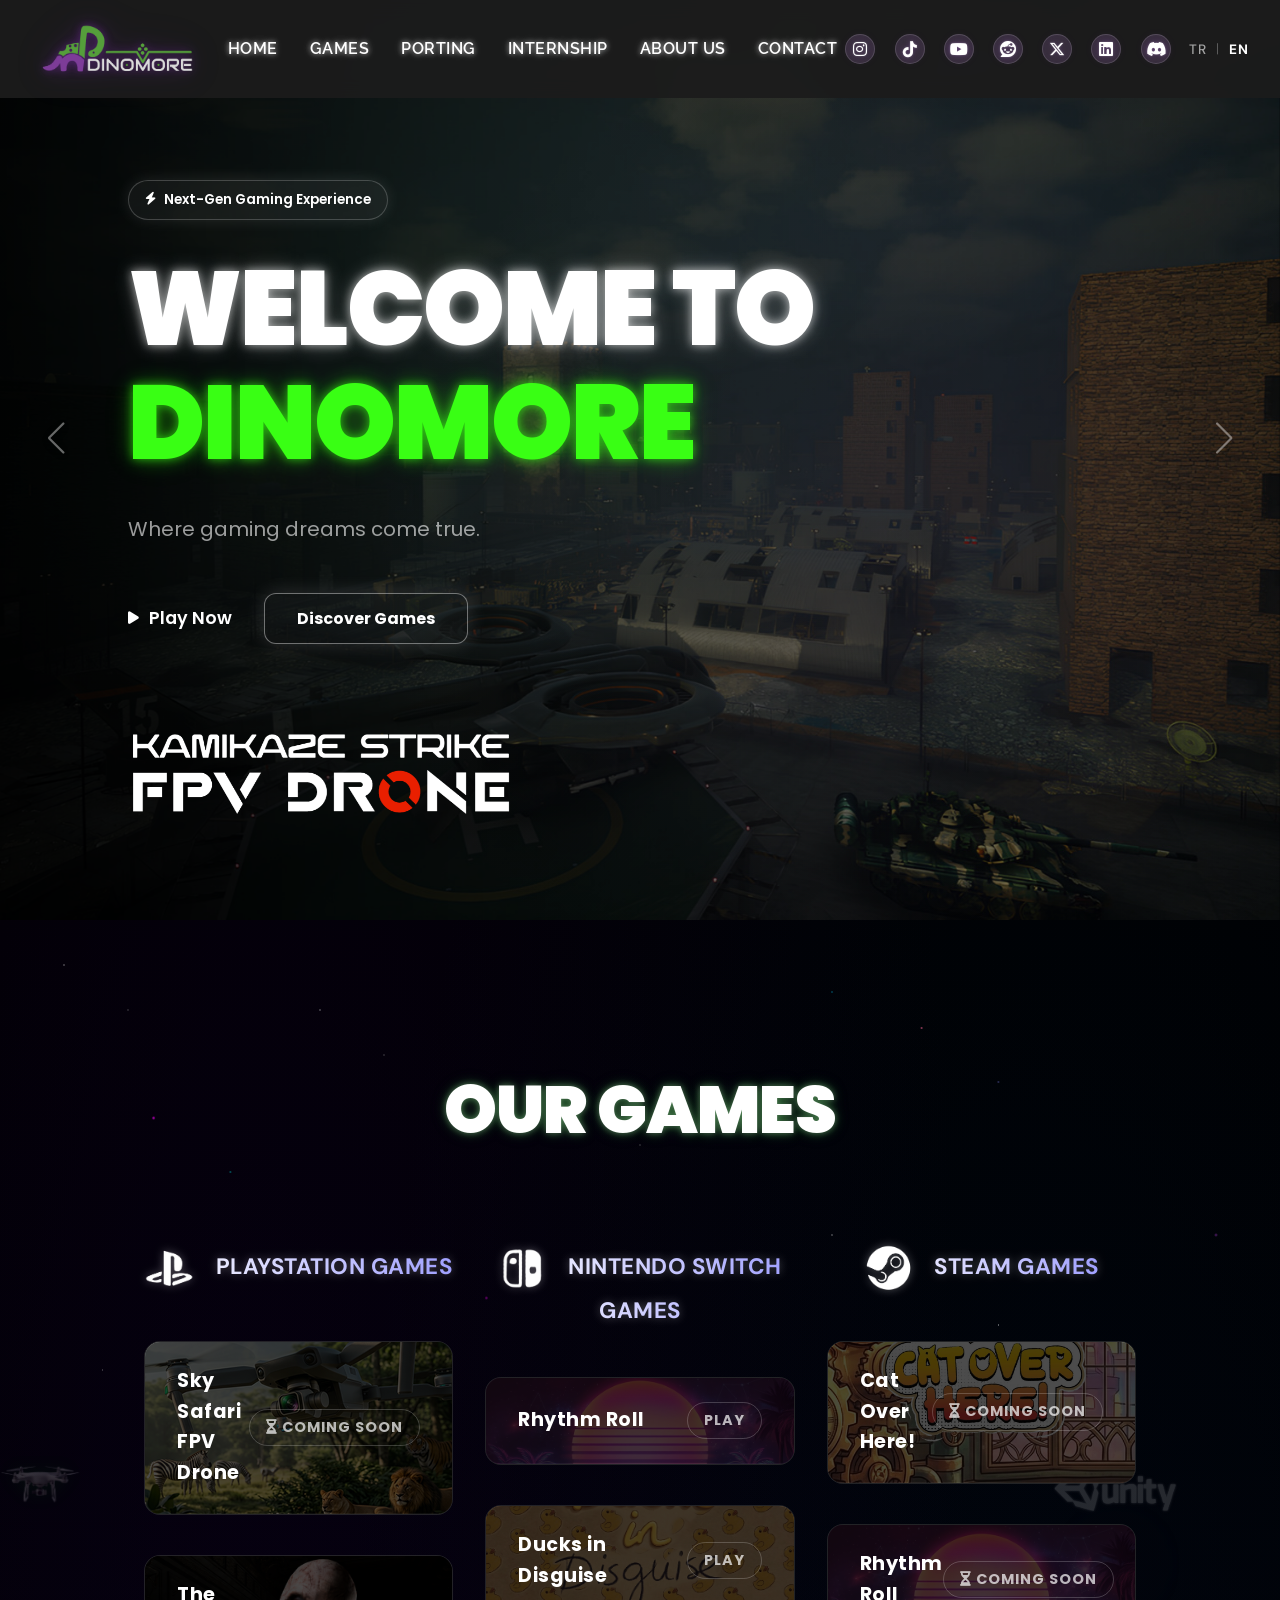
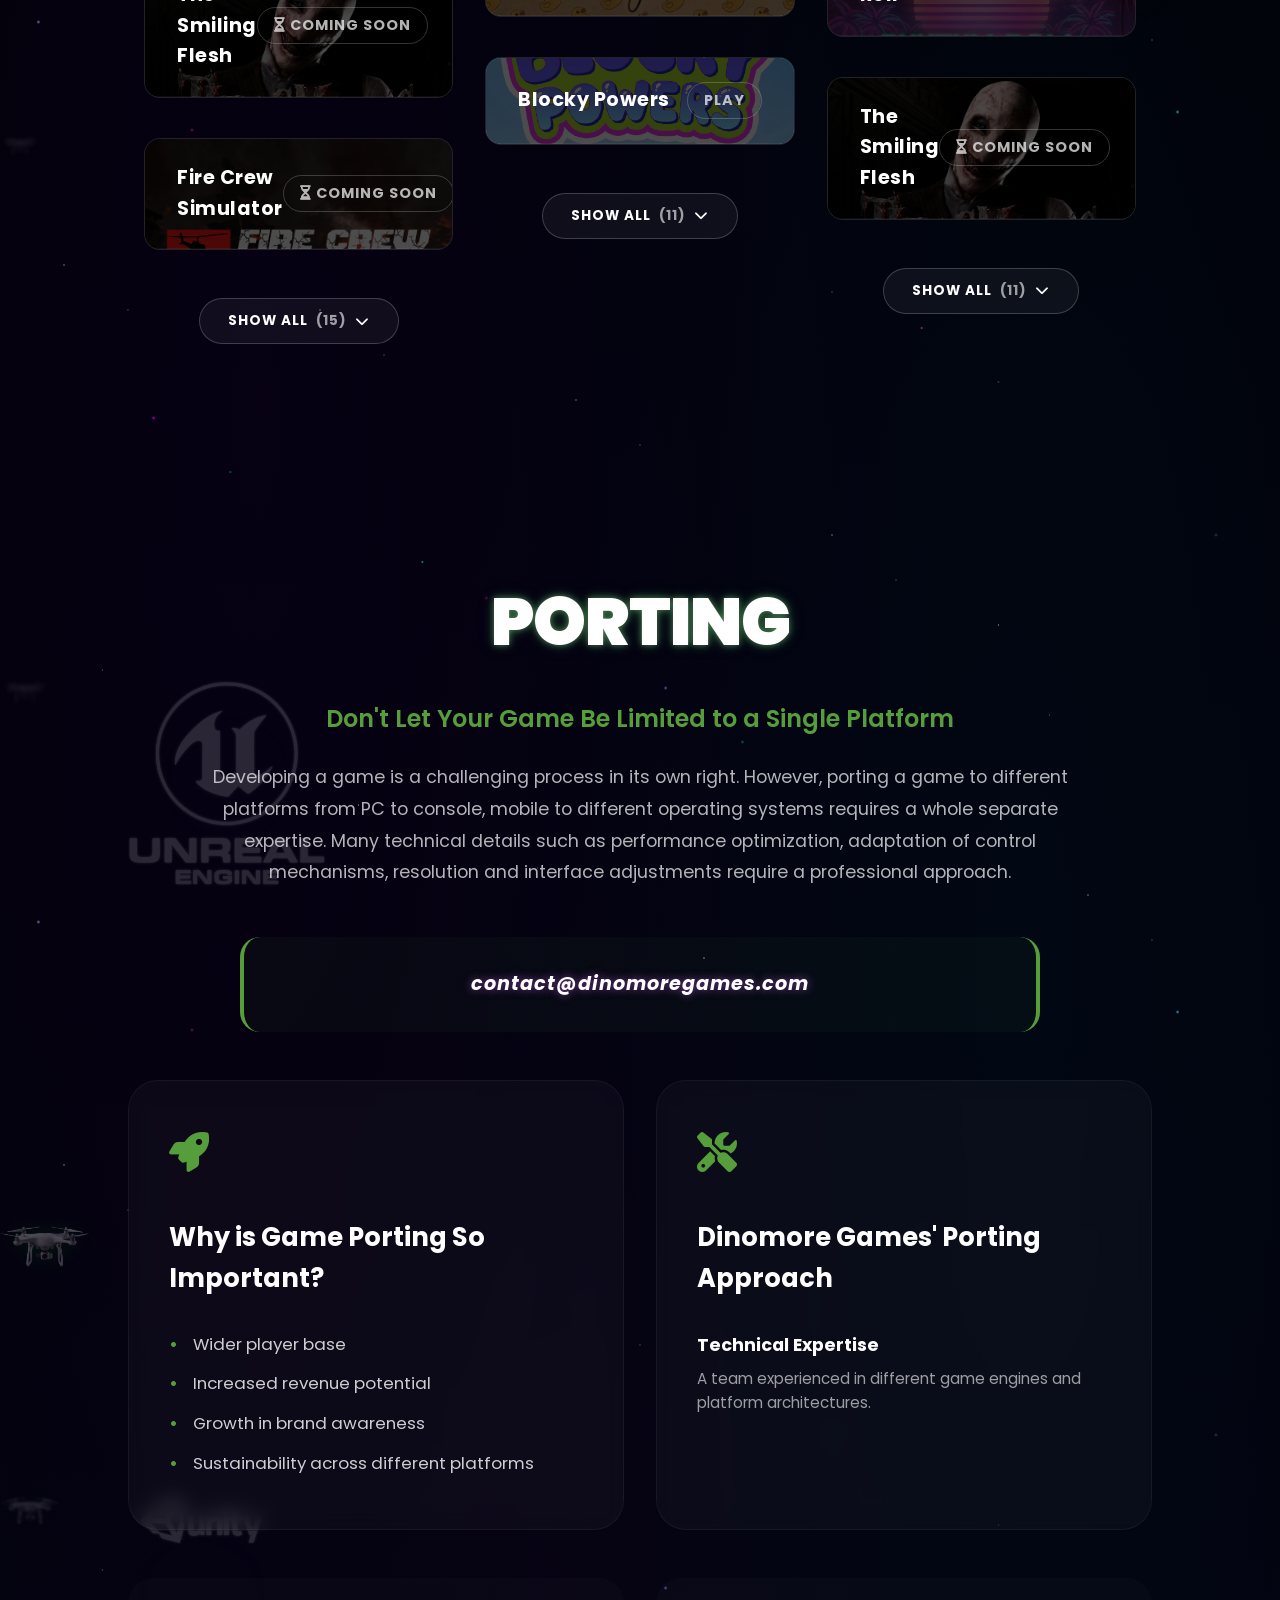
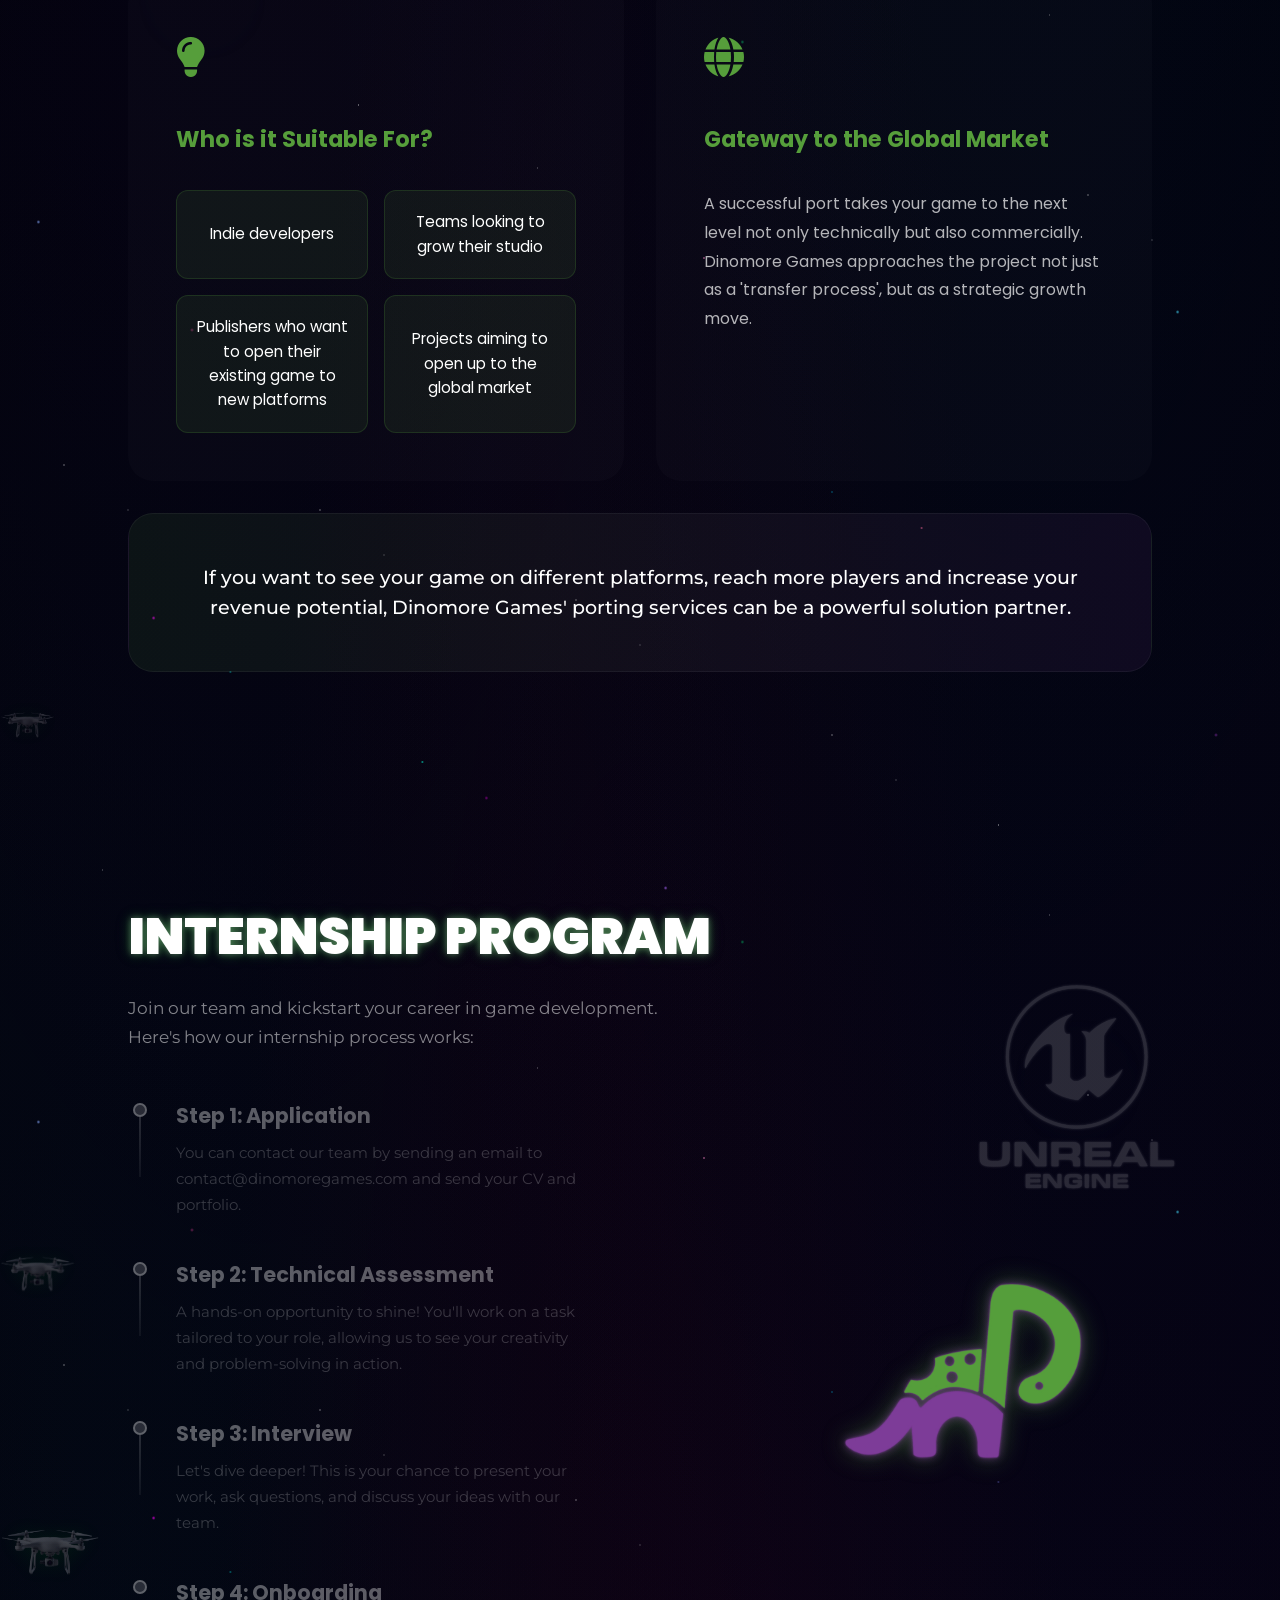
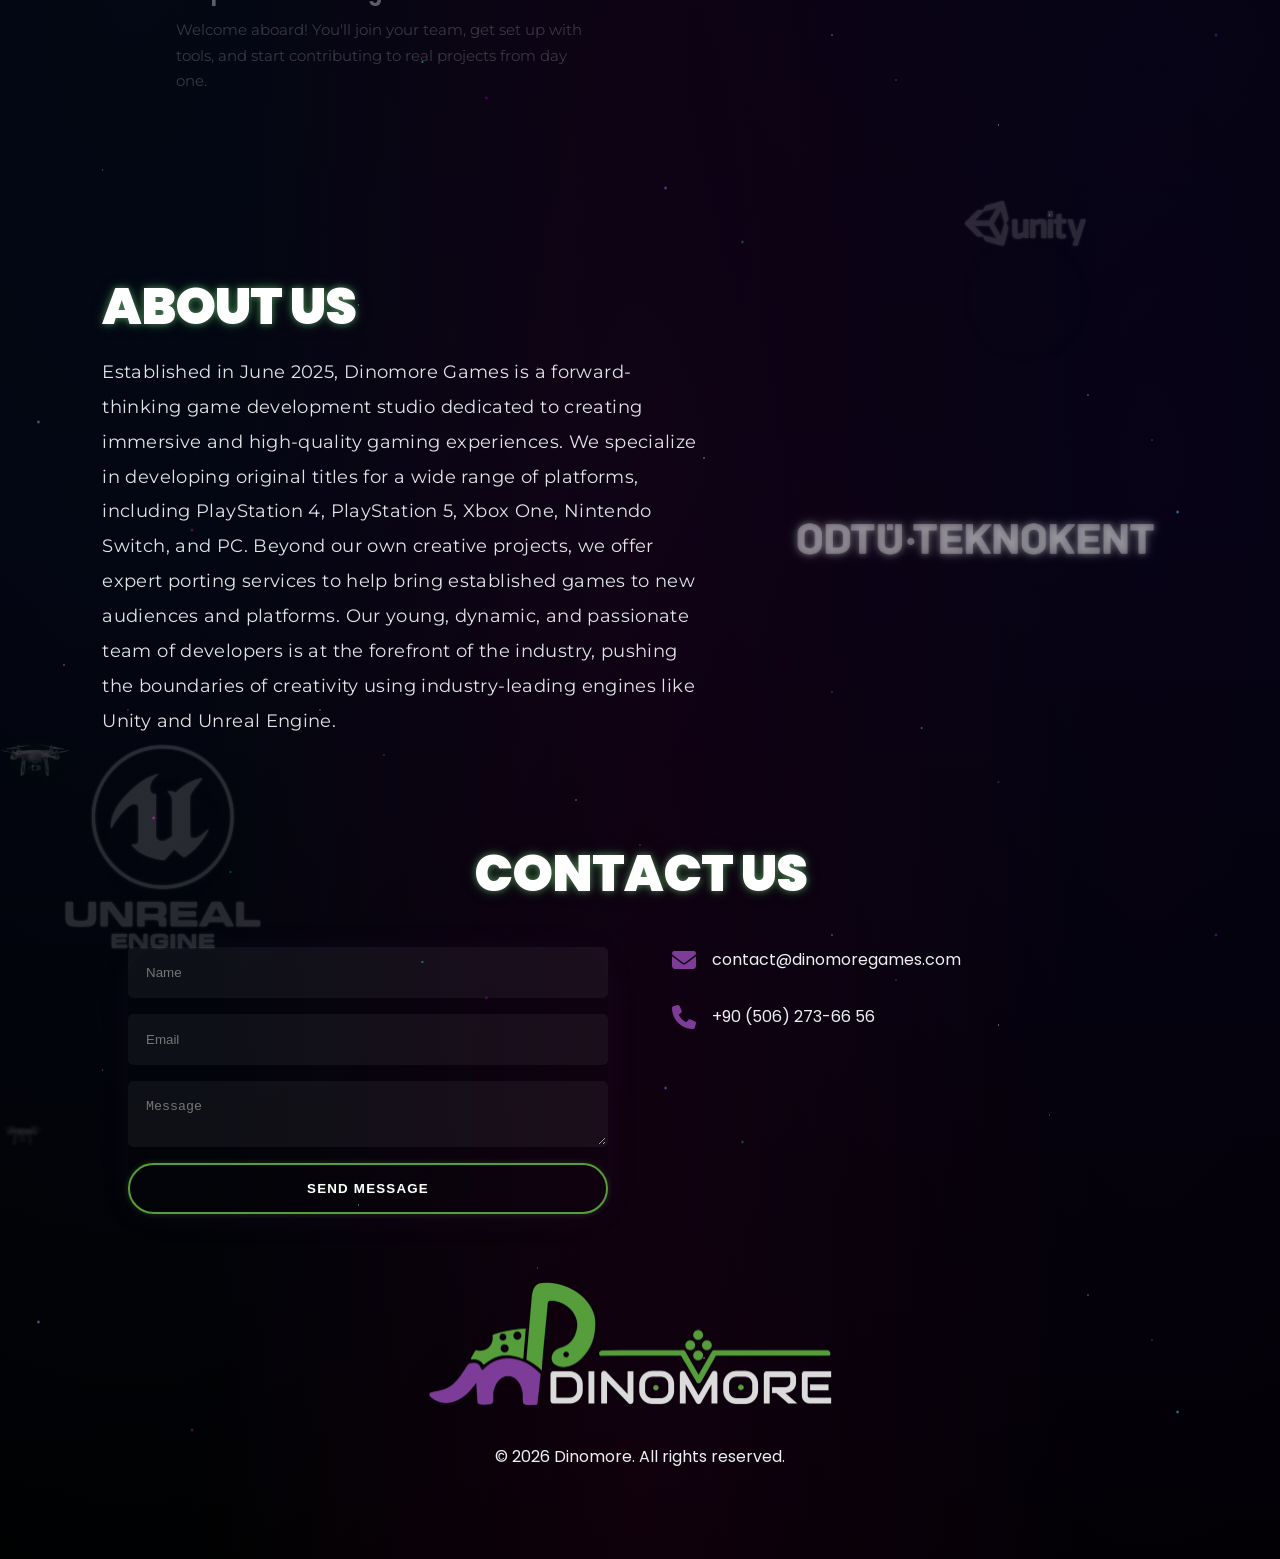
==== commit 06348021: "Oyun listesini mağazalarla güncelle - PlayStation, Switch ve Steam bölümlerine yeni oyunlar eklendi " ====
--- a/index.html
+++ b/index.html
@@ -276,6 +276,174 @@
                     </h3>
                     <div class="games-grid-new">
                         <div class="game-card-new library-item">
+                            <div class="library-header" style="--bg-img: url('DRONE.png'); --bg-pos: center 25%;">
+                                <h3 class="game-card-title" data-i18n="games.drone.title">Sky Safari FPV Drone</h3>
+                                <span class="play-link"
+                                    data-url="https://store.playstation.com/en-us/concept/10019503"
+                                    data-i18n="games.wip">W.I.P</span>
+                            </div>
+                            <div class="library-content">
+                                <div class="game-card-img-container">
+                                    <img src="DRONE.png" alt="Sky Safari FPV Drone" class="fit-cover">
+                                    <span class="genre-tag tag-action" data-i18n="games.genre.action">AKSİYON</span>
+                                </div>
+                            </div>
+                        </div>
+                        <div class="game-card-new library-item">
+                            <div class="library-header" style="--bg-img: url('TheSmilingFlesh.png'); --bg-pos: center 25%;">
+                                <h3 class="game-card-title" data-i18n="games.smiling.title">The Smiling Flesh</h3>
+                                <span class="play-link"
+                                    data-url="https://store.playstation.com/en-us/concept/10020684"
+                                    data-i18n="games.wip">W.I.P</span>
+                            </div>
+                            <div class="library-content">
+                                <div class="game-card-img-container">
+                                    <img src="TheSmilingFlesh.png" alt="The Smiling Flesh" class="fit-cover">
+                                    <span class="genre-tag tag-action" data-i18n="games.genre.action">AKSİYON</span>
+                                </div>
+                            </div>
+                        </div>
+                        <div class="game-card-new library-item">
+                            <div class="library-header" style="--bg-img: url('Fire.png'); --bg-pos: center 25%;">
+                                <h3 class="game-card-title" data-i18n="games.fire.title">Fire Crew Simulator</h3>
+                                <span class="play-link"
+                                    data-url="https://store.playstation.com/en-us/concept/10020625"
+                                    data-i18n="games.wip">W.I.P</span>
+                            </div>
+                            <div class="library-content">
+                                <div class="game-card-img-container">
+                                    <img src="Fire.png" alt="Fire Crew Simulator" class="fit-cover">
+                                    <span class="genre-tag tag-action" data-i18n="games.genre.action">AKSİYON</span>
+                                </div>
+                            </div>
+                        </div>
+                        <div class="game-card-new library-item">
+                            <div class="library-header" style="--bg-img: url('LastBattalionDefense.jpg'); --bg-pos: center 20%;">
+                                <h3 class="game-card-title" data-i18n="games.battalion.title">Last Battalion Defense</h3>
+                                <span class="play-link"
+                                    data-url="https://store.playstation.com/en-us/concept/10018143"
+                                    data-i18n="games.wip">W.I.P</span>
+                            </div>
+                            <div class="library-content">
+                                <div class="game-card-img-container">
+                                    <img src="LastBattalionDefense.jpg" alt="Last Battalion Defense" />
+                                    <span class="genre-tag tag-action" data-i18n="games.genre.action">AKSİYON</span>
+                                </div>
+                            </div>
+                        </div>
+                        <div class="game-card-new library-item">
+                            <div class="library-header" style="--bg-img: url('CatOverHere.jpg'); --bg-pos: center 30%;">
+                                <h3 class="game-card-title" data-i18n="games.cat.title">Cat Over Here!</h3>
+                                <span class="play-link"
+                                    data-url="https://store.playstation.com/en-us/concept/10020280"
+                                    data-i18n="games.wip">W.I.P</span>
+                            </div>
+                            <div class="library-content">
+                                <div class="game-card-img-container">
+                                    <img src="CatOverHere.jpg" alt="Cat Over Here!" />
+                                    <span class="genre-tag tag-puzzle" data-i18n="games.genre.puzzle">Bulmaca</span>
+                                </div>
+                            </div>
+                        </div>
+                        <div class="game-card-new library-item">
+                            <div class="library-header" style="--bg-img: url('ROLL.png'); --bg-pos: center 25%;">
+                                <h3 class="game-card-title" data-i18n="games.roll.title">Rhythm Roll</h3>
+                                <span class="play-link"
+                                    data-url="https://store.playstation.com/en-us/product/HB2024-PPSA37766_00-0662417825279046"
+                                    data-i18n="games.play">Oyna</span>
+                            </div>
+                            <div class="library-content">
+                                <div class="game-card-img-container">
+                                    <img src="ROLL.png" alt="Rhythm Roll" class="fit-cover">
+                                    <span class="genre-tag tag-action" data-i18n="games.genre.action">AKSİYON</span>
+                                </div>
+                            </div>
+                        </div>
+                        <div class="game-card-new library-item">
+                            <div class="library-header" style="--bg-img: url('BlockyPowers.jpg'); --bg-pos: center 25%;">
+                                <h3 class="game-card-title" data-i18n="games.blocky.title">Blocky Powers</h3>
+                                <span class="play-link"
+                                    data-url="https://store.playstation.com/en-us/product/HB2024-PPSA38998_00-0553019229862921"
+                                    data-i18n="games.play">Oyna</span>
+                            </div>
+                            <div class="library-content">
+                                <div class="game-card-img-container">
+                                    <img src="BlockyPowers.jpg" alt="Blocky Powers" />
+                                    <span class="genre-tag tag-puzzle" data-i18n="games.genre.puzzle">Bulmaca</span>
+                                </div>
+                            </div>
+                        </div>
+                        <div class="game-card-new library-item">
+                            <div class="library-header" style="--bg-img: url('DUCK.png'); --bg-pos: center 25%;">
+                                <h3 class="game-card-title" data-i18n="games.duck.title">Ducks in Disguise</h3>
+                                <span class="play-link"
+                                    data-url="https://store.playstation.com/en-us/product/HB2024-PPSA38794_00-0944429350132768"
+                                    data-i18n="games.play">Oyna</span>
+                            </div>
+                            <div class="library-content">
+                                <div class="game-card-img-container">
+                                    <img src="DUCK.png" alt="Ducks in Disguise" class="fit-cover">
+                                    <span class="genre-tag tag-puzzle" data-i18n="games.genre.puzzle">Bulmaca</span>
+                                </div>
+                            </div>
+                        </div>
+                        <div class="game-card-new library-item">
+                            <div class="library-header" style="--bg-img: url('LingixLingo.jpg'); --bg-pos: center 35%;">
+                                <h3 class="game-card-title" data-i18n="games.lingix.title">Lingix Lingo</h3>
+                                <span class="play-link"
+                                    data-url="https://store.playstation.com/en-us/product/HB2024-PPSA39045_00-0717232055351403"
+                                    data-i18n="games.play">Oyna</span>
+                            </div>
+                            <div class="library-content">
+                                <div class="game-card-img-container">
+                                    <img src="LingixLingo.jpg" alt="Lingix Lingo" />
+                                    <span class="genre-tag tag-puzzle" data-i18n="games.genre.puzzle">Bulmaca</span>
+                                </div>
+                            </div>
+                        </div>
+                        <div class="game-card-new library-item">
+                            <div class="library-header" style="--bg-img: url('GeoIQWorldMaster.jpg'); --bg-pos: center 20%;">
+                                <h3 class="game-card-title" data-i18n="games.geoiq.title">Geo IQ World Master</h3>
+                                <span class="play-link"
+                                    data-url="https://store.playstation.com/en-us/product/UB2057-CUSA58753_00-0536980350730179"
+                                    data-i18n="games.play">Oyna</span>
+                            </div>
+                            <div class="library-content">
+                                <div class="game-card-img-container">
+                                    <img src="GeoIQWorldMaster.jpg" alt="Geo IQ World Master" />
+                                    <span class="genre-tag tag-puzzle" data-i18n="games.genre.puzzle">Bulmaca</span>
+                                </div>
+                            </div>
+                        </div>
+                        <div class="game-card-new library-item">
+                            <div class="library-header" style="--bg-img: url('QuietEvidence.jpg'); --bg-pos: center 65%;">
+                                <h3 class="game-card-title" data-i18n="games.quiet.title">Quiet Evidence</h3>
+                                <span class="play-link"
+                                    data-url="https://store.playstation.com/en-us/product/HB2024-CUSA59037_00-0711850383755695"
+                                    data-i18n="games.play">Oyna</span>
+                            </div>
+                            <div class="library-content">
+                                <div class="game-card-img-container">
+                                    <img src="QuietEvidence.jpg" alt="Quiet Evidence: A Detective Mystery Case" />
+                                    <span class="genre-tag tag-adventure" data-i18n="games.genre.adventure">Macera</span>
+                                </div>
+                            </div>
+                        </div>
+                        <div class="game-card-new library-item">
+                            <div class="library-header" style="--bg-img: url('LogiqBoost.jpg'); --bg-pos: center 25%;">
+                                <h3 class="game-card-title" data-i18n="games.logiq.title">Logiq Boost</h3>
+                                <span class="play-link"
+                                    data-url="https://store.playstation.com/en-us/product/UB2057-PPSA36402_00-0388094049900208"
+                                    data-i18n="games.play">Oyna</span>
+                            </div>
+                            <div class="library-content">
+                                <div class="game-card-img-container">
+                                    <img src="LogiqBoost.jpg" alt="Logiq Boost" />
+                                    <span class="genre-tag tag-puzzle" data-i18n="games.genre.puzzle">Bulmaca</span>
+                                </div>
+                            </div>
+                        </div>
+                        <div class="game-card-new library-item">
                             <div class="library-header"
                                 style="--bg-img: url('DikeyKapsKamikaze.png'); --bg-pos: center 25%;">
                                 <h3 class="game-card-title" data-i18n="games.kamikaze.title">Kamikaze Strike</h3>
@@ -286,6 +454,35 @@
                                 <div class="game-card-img-container">
                                     <img src="DikeyKapsKamikaze.png" alt="Kamikaze Strike" class="fit-cover">
                                     <span class="genre-tag tag-action" data-i18n="games.genre.action">AKSİYON</span>
+                                </div>
+                            </div>
+                        </div>
+                        <div class="game-card-new library-item">
+                            <div class="library-header" style="--bg-img: url('Colorium.jpg'); --bg-pos: center 20%;">
+                                <h3 class="game-card-title" data-i18n="games.colorium.title">Colorium</h3>
+                                <span class="play-link"
+                                    data-url="https://store.playstation.com/en-us/product/HB2024-CUSA58911_00-0582444355833975"
+                                    data-i18n="games.play">Oyna</span>
+                            </div>
+                            <div class="library-content">
+                                <div class="game-card-img-container">
+                                    <img src="Colorium.jpg" alt="Colorium" />
+                                    <span class="genre-tag tag-puzzle" data-i18n="games.genre.puzzle">Bulmaca</span>
+                                </div>
+                            </div>
+                        </div>
+                        <div class="game-card-new library-item">
+                            <div class="library-header" style="--bg-img: url('voltlineLogo.jpg')">
+                                <h3 class="game-card-title" data-i18n="games.voltline.title">Voltline</h3>
+                                <span class="play-link"
+                                    data-url="https://store.playstation.com/en-us/product/UB2057-CUSA58132_00-0524510409100143"
+                                    data-i18n="games.play">Oyna</span>
+                            </div>
+                            <div class="library-content">
+                                <div class="game-card-img-container">
+                                    <img src="voltlineLogo.jpg" alt="Voltline Game" class="fit-cover"
+                                        style="--obj-pos: top;" />
+                                    <span class="genre-tag tag-puzzle" data-i18n="games.genre.puzzle">Bulmaca</span>
                                 </div>
                             </div>
                         </div>
@@ -301,6 +498,147 @@
                     </h3>
                     <div class="games-grid-new">
                         <div class="game-card-new library-item">
+                            <div class="library-header" style="--bg-img: url('ROLL.png'); --bg-pos: center 25%;">
+                                <h3 class="game-card-title" data-i18n="games.roll.title">Rhythm Roll</h3>
+                                <span class="play-link"
+                                    data-url="https://www.nintendo.com/us/store/products/rhythm-roll-switch/"
+                                    data-i18n="games.play">Oyna</span>
+                            </div>
+                            <div class="library-content">
+                                <div class="game-card-img-container">
+                                    <img src="ROLL.png" alt="Rhythm Roll" class="fit-cover">
+                                    <span class="genre-tag tag-action" data-i18n="games.genre.action">AKSİYON</span>
+                                </div>
+                            </div>
+                        </div>
+                        <div class="game-card-new library-item">
+                            <div class="library-header" style="--bg-img: url('DUCK.png'); --bg-pos: center 25%;">
+                                <h3 class="game-card-title" data-i18n="games.duck.title">Ducks in Disguise</h3>
+                                <span class="play-link"
+                                    data-url="https://www.nintendo.com/us/store/products/ducks-in-disguise-switch/"
+                                    data-i18n="games.play">Oyna</span>
+                            </div>
+                            <div class="library-content">
+                                <div class="game-card-img-container">
+                                    <img src="DUCK.png" alt="Ducks in Disguise" class="fit-cover">
+                                    <span class="genre-tag tag-puzzle" data-i18n="games.genre.puzzle">Bulmaca</span>
+                                </div>
+                            </div>
+                        </div>
+                        <div class="game-card-new library-item">
+                            <div class="library-header" style="--bg-img: url('BlockyPowers.jpg'); --bg-pos: center 25%;">
+                                <h3 class="game-card-title" data-i18n="games.blocky.title">Blocky Powers</h3>
+                                <span class="play-link"
+                                    data-url="https://www.nintendo.com/us/store/products/blocky-powers-switch/"
+                                    data-i18n="games.play">Oyna</span>
+                            </div>
+                            <div class="library-content">
+                                <div class="game-card-img-container">
+                                    <img src="BlockyPowers.jpg" alt="Blocky Powers" />
+                                    <span class="genre-tag tag-puzzle" data-i18n="games.genre.puzzle">Bulmaca</span>
+                                </div>
+                            </div>
+                        </div>
+                        <div class="game-card-new library-item">
+                            <div class="library-header" style="--bg-img: url('LingixLingo.jpg'); --bg-pos: center 35%;">
+                                <h3 class="game-card-title" data-i18n="games.lingix.title">Lingix Lingo</h3>
+                                <span class="play-link"
+                                    data-url="https://www.nintendo.com/us/store/products/lingix-lingo-switch/"
+                                    data-i18n="games.play">Oyna</span>
+                            </div>
+                            <div class="library-content">
+                                <div class="game-card-img-container">
+                                    <img src="LingixLingo.jpg" alt="Lingix Lingo" />
+                                    <span class="genre-tag tag-puzzle" data-i18n="games.genre.puzzle">Bulmaca</span>
+                                </div>
+                            </div>
+                        </div>
+                        <div class="game-card-new library-item">
+                            <div class="library-header" style="--bg-img: url('QuietEvidence.jpg'); --bg-pos: center 65%;">
+                                <h3 class="game-card-title" data-i18n="games.quiet.title">Quiet Evidence</h3>
+                                <span class="play-link"
+                                    data-url="https://www.nintendo.com/us/store/products/quiet-evidence-a-detective-mystery-case-switch/"
+                                    data-i18n="games.play">Oyna</span>
+                            </div>
+                            <div class="library-content">
+                                <div class="game-card-img-container">
+                                    <img src="QuietEvidence.jpg" alt="Quiet Evidence: A Detective Mystery Case" />
+                                    <span class="genre-tag tag-adventure" data-i18n="games.genre.adventure">Macera</span>
+                                </div>
+                            </div>
+                        </div>
+                        <div class="game-card-new library-item">
+                            <div class="library-header"
+                                style="--bg-img: url('DikeyKapsKamikaze.png'); --bg-pos: center 25%;">
+                                <h3 class="game-card-title" data-i18n="games.kamikaze.title">Kamikaze Strike</h3>
+                                <span class="play-link"
+                                    data-url="https://www.nintendo.com/us/store/products/kamikaze-strike-fpv-drone-switch/"
+                                    data-i18n="games.play">Oyna</span>
+                            </div>
+                            <div class="library-content">
+                                <div class="game-card-img-container">
+                                    <img src="DikeyKapsKamikaze.png" alt="Kamikaze Strike" class="fit-cover">
+                                    <span class="genre-tag tag-action" data-i18n="games.genre.action">AKSİYON</span>
+                                </div>
+                            </div>
+                        </div>
+                        <div class="game-card-new library-item">
+                            <div class="library-header" style="--bg-img: url('Colorium.jpg'); --bg-pos: center 20%;">
+                                <h3 class="game-card-title" data-i18n="games.colorium.title">Colorium</h3>
+                                <span class="play-link"
+                                    data-url="https://www.nintendo.com/us/store/products/colorium-switch/"
+                                    data-i18n="games.play">Oyna</span>
+                            </div>
+                            <div class="library-content">
+                                <div class="game-card-img-container">
+                                    <img src="Colorium.jpg" alt="Colorium" />
+                                    <span class="genre-tag tag-puzzle" data-i18n="games.genre.puzzle">Bulmaca</span>
+                                </div>
+                            </div>
+                        </div>
+                        <div class="game-card-new library-item">
+                            <div class="library-header" style="--bg-img: url('LastBattalionDefense.jpg'); --bg-pos: center 20%;">
+                                <h3 class="game-card-title" data-i18n="games.battalion.title">Last Battalion Defense</h3>
+                                <span class="play-link"
+                                    data-url="https://www.nintendo.com/us/store/products/last-battalion-defense-switch/"
+                                    data-i18n="games.play">Oyna</span>
+                            </div>
+                            <div class="library-content">
+                                <div class="game-card-img-container">
+                                    <img src="LastBattalionDefense.jpg" alt="Last Battalion Defense" />
+                                    <span class="genre-tag tag-action" data-i18n="games.genre.action">AKSİYON</span>
+                                </div>
+                            </div>
+                        </div>
+                        <div class="game-card-new library-item">
+                            <div class="library-header" style="--bg-img: url('GeoIQWorldMaster.jpg'); --bg-pos: center 20%;">
+                                <h3 class="game-card-title" data-i18n="games.geoiq.title">Geo IQ World Master</h3>
+                                <span class="play-link"
+                                    data-url="https://www.nintendo.com/us/store/products/geo-iq-world-master-switch/"
+                                    data-i18n="games.play">Oyna</span>
+                            </div>
+                            <div class="library-content">
+                                <div class="game-card-img-container">
+                                    <img src="GeoIQWorldMaster.jpg" alt="Geo IQ World Master" />
+                                    <span class="genre-tag tag-puzzle" data-i18n="games.genre.puzzle">Bulmaca</span>
+                                </div>
+                            </div>
+                        </div>
+                        <div class="game-card-new library-item">
+                            <div class="library-header" style="--bg-img: url('LogiqBoost.jpg'); --bg-pos: center 25%;">
+                                <h3 class="game-card-title" data-i18n="games.logiq.title">Logiq Boost</h3>
+                                <span class="play-link"
+                                    data-url="https://www.nintendo.com/us/store/products/logiq-boost-switch/"
+                                    data-i18n="games.play">Oyna</span>
+                            </div>
+                            <div class="library-content">
+                                <div class="game-card-img-container">
+                                    <img src="LogiqBoost.jpg" alt="Logiq Boost" />
+                                    <span class="genre-tag tag-puzzle" data-i18n="games.genre.puzzle">Bulmaca</span>
+                                </div>
+                            </div>
+                        </div>
+                        <div class="game-card-new library-item">
                             <div class="library-header" style="--bg-img: url('voltlineLogo.jpg')">
                                 <h3 class="game-card-title" data-i18n="games.voltline.title">Voltline</h3>
                                 <span class="play-link"
@@ -311,20 +649,6 @@
                                 <div class="game-card-img-container">
                                     <img src="voltlineLogo.jpg" alt="Voltline Game" class="fit-cover"
                                         style="--obj-pos: top;" />
-                                    <span class="genre-tag tag-puzzle" data-i18n="games.genre.puzzle">Bulmaca</span>
-                                </div>
-                            </div>
-                        </div>
-                        <div class="game-card-new library-item">
-                            <div class="library-header" style="--bg-img: url('brainLogo.jpg')">
-                                <h3 class="game-card-title" data-i18n="games.logiq.title">Logiq Boost</h3>
-                                <span class="play-link"
-                                    data-url="https://www.nintendo.com/us/store/products/logiq-boost-switch/"
-                                    data-i18n="games.play">Oyna</span>
-                            </div>
-                            <div class="library-content">
-                                <div class="game-card-img-container">
-                                    <img src="brainLogo.jpg" alt="Brain Logo" class="fit-cover" />
                                     <span class="genre-tag tag-puzzle" data-i18n="games.genre.puzzle">Bulmaca</span>
                                 </div>
                             </div>
@@ -339,6 +663,146 @@
                     </h3>
                     <div class="games-grid-new">
                         <div class="game-card-new library-item">
+                            <div class="library-header" style="--bg-img: url('CatOverHere.jpg'); --bg-pos: center 30%;">
+                                <h3 class="game-card-title" data-i18n="games.cat.title">Cat Over Here!</h3>
+                                <span class="play-link"
+                                    data-url="https://store.steampowered.com/app/5031190/Cat_Over_Here/"
+                                    data-i18n="games.wip">W.I.P</span>
+                            </div>
+                            <div class="library-content">
+                                <div class="game-card-img-container">
+                                    <img src="CatOverHere.jpg" alt="Cat Over Here!" />
+                                    <span class="genre-tag tag-puzzle" data-i18n="games.genre.puzzle">Bulmaca</span>
+                                </div>
+                            </div>
+                        </div>
+                        <div class="game-card-new library-item">
+                            <div class="library-header" style="--bg-img: url('ROLL.png'); --bg-pos: center 25%;">
+                                <h3 class="game-card-title" data-i18n="games.roll.title">Rhythm Roll</h3>
+                                <span class="play-link"
+                                    data-url="https://store.steampowered.com/app/4537030/Rhythm_Roll/"
+                                    data-i18n="games.wip">W.I.P</span>
+                            </div>
+                            <div class="library-content">
+                                <div class="game-card-img-container">
+                                    <img src="ROLL.png" alt="Rhythm Roll" class="fit-cover">
+                                    <span class="genre-tag tag-action" data-i18n="games.genre.action">AKSİYON</span>
+                                </div>
+                            </div>
+                        </div>
+                        <div class="game-card-new library-item">
+                            <div class="library-header" style="--bg-img: url('TheSmilingFlesh.png'); --bg-pos: center 25%;">
+                                <h3 class="game-card-title" data-i18n="games.smiling.title">The Smiling Flesh</h3>
+                                <span class="play-link"
+                                    data-url="https://store.steampowered.com/app/4969050/The_Smiling_Flesh/"
+                                    data-i18n="games.wip">W.I.P</span>
+                            </div>
+                            <div class="library-content">
+                                <div class="game-card-img-container">
+                                    <img src="TheSmilingFlesh.png" alt="The Smiling Flesh" class="fit-cover">
+                                    <span class="genre-tag tag-action" data-i18n="games.genre.action">AKSİYON</span>
+                                </div>
+                            </div>
+                        </div>
+                        <div class="game-card-new library-item">
+                            <div class="library-header" style="--bg-img: url('Lifespan.webp'); --bg-pos: center 25%;">
+                                <h3 class="game-card-title" data-i18n="games.lifespan.title">Lifespan.exe</h3>
+                                <span class="play-link"
+                                    data-url="https://store.steampowered.com/app/5104100/Lifespanexe/"
+                                    data-i18n="games.wip">W.I.P</span>
+                            </div>
+                            <div class="library-content">
+                                <div class="game-card-img-container">
+                                    <img src="Lifespan.webp" alt="Lifespan.exe" class="fit-cover">
+                                    <span class="genre-tag tag-simulation" data-i18n="games.genre.simulation">Simülasyon</span>
+                                </div>
+                            </div>
+                        </div>
+                        <div class="game-card-new library-item">
+                            <div class="library-header" style="--bg-img: url('Fire.png'); --bg-pos: center 25%;">
+                                <h3 class="game-card-title" data-i18n="games.fire.title">Fire Crew Simulator</h3>
+                                <span class="play-link"
+                                    data-url="https://store.steampowered.com/app/4012160/Fire_Crew_Simulator/"
+                                    data-i18n="games.wip">W.I.P</span>
+                            </div>
+                            <div class="library-content">
+                                <div class="game-card-img-container">
+                                    <img src="Fire.png" alt="Fire Crew Simulator" class="fit-cover">
+                                    <span class="genre-tag tag-action" data-i18n="games.genre.action">AKSİYON</span>
+                                </div>
+                            </div>
+                        </div>
+                        <div class="game-card-new library-item">
+                            <div class="library-header" style="--bg-img: url('DRONE.png'); --bg-pos: center 25%;">
+                                <h3 class="game-card-title" data-i18n="games.drone.title">Sky Safari FPV Drone</h3>
+                                <span class="play-link"
+                                    data-url="https://store.steampowered.com/app/4537040/Sky_Safari_FPV_Drone/"
+                                    data-i18n="games.wip">W.I.P</span>
+                            </div>
+                            <div class="library-content">
+                                <div class="game-card-img-container">
+                                    <img src="DRONE.png" alt="Sky Safari FPV Drone" class="fit-cover">
+                                    <span class="genre-tag tag-action" data-i18n="games.genre.action">AKSİYON</span>
+                                </div>
+                            </div>
+                        </div>
+                        <div class="game-card-new library-item">
+                            <div class="library-header" style="--bg-img: url('HiddenDoodles.png'); --bg-pos: center 25%;">
+                                <h3 class="game-card-title" data-i18n="games.doodles.title">Hidden Doodles: Medieval Town</h3>
+                                <span class="play-link"
+                                    data-url="https://store.steampowered.com/app/5214960/Hidden_Doodles_Medieval_Town/"
+                                    data-i18n="games.wip">W.I.P</span>
+                            </div>
+                            <div class="library-content">
+                                <div class="game-card-img-container">
+                                    <img src="HiddenDoodles.png" alt="Hidden Doodles: Medieval Town" class="fit-cover" />
+                                    <span class="genre-tag tag-puzzle" data-i18n="games.genre.puzzle">Bulmaca</span>
+                                </div>
+                            </div>
+                        </div>
+                        <div class="game-card-new library-item">
+                            <div class="library-header" style="--bg-img: url('TennisPadelShopSimulator.webp'); --bg-pos: center 25%;">
+                                <h3 class="game-card-title" data-i18n="games.tennis.title">Tennis &amp; Padel Shop Simulator</h3>
+                                <span class="play-link"
+                                    data-url="https://store.steampowered.com/app/5348420/Tennis_Padel_Shop_Simulator/"
+                                    data-i18n="games.wip">W.I.P</span>
+                            </div>
+                            <div class="library-content">
+                                <div class="game-card-img-container">
+                                    <img src="TennisPadelShopSimulator.webp" alt="Tennis &amp; Padel Shop Simulator" class="fit-cover">
+                                    <span class="genre-tag tag-simulation" data-i18n="games.genre.simulation">Simülasyon</span>
+                                </div>
+                            </div>
+                        </div>
+                        <div class="game-card-new library-item">
+                            <div class="library-header" style="--bg-img: url('ThePaintAtelier.webp'); --bg-pos: center 25%;">
+                                <h3 class="game-card-title" data-i18n="games.paint.title">The Paint Atelier: Replica Co.</h3>
+                                <span class="play-link"
+                                    data-url="https://store.steampowered.com/app/4823390/The_Paint_Atelier_Replica_Co/"
+                                    data-i18n="games.wip">W.I.P</span>
+                            </div>
+                            <div class="library-content">
+                                <div class="game-card-img-container">
+                                    <img src="ThePaintAtelier.webp" alt="The Paint Atelier: Replica Co." class="fit-cover">
+                                    <span class="genre-tag tag-simulation" data-i18n="games.genre.simulation">Simülasyon</span>
+                                </div>
+                            </div>
+                        </div>
+                        <div class="game-card-new library-item">
+                            <div class="library-header" style="--bg-img: url('DUCK.png'); --bg-pos: center 25%;">
+                                <h3 class="game-card-title" data-i18n="games.duck.title">Ducks in Disguise</h3>
+                                <span class="play-link"
+                                    data-url="https://store.steampowered.com/app/4492260/Ducks_in_Disguise/"
+                                    data-i18n="games.play">Oyna</span>
+                            </div>
+                            <div class="library-content">
+                                <div class="game-card-img-container">
+                                    <img src="DUCK.png" alt="Ducks in Disguise" class="fit-cover">
+                                    <span class="genre-tag tag-puzzle" data-i18n="games.genre.puzzle">Bulmaca</span>
+                                </div>
+                            </div>
+                        </div>
+                        <div class="game-card-new library-item">
                             <div class="library-header"
                                 style="--bg-img: url('DikeyKapsKamikaze.png'); --bg-pos: center 25%;">
                                 <h3 class="game-card-title" data-i18n="games.kamikaze.title">Kamikaze Strike</h3>
@@ -349,66 +813,6 @@
                             <div class="library-content">
                                 <div class="game-card-img-container">
                                     <img src="DikeyKapsKamikaze.png" alt="Kamikaze Strike" class="fit-cover">
-                                    <span class="genre-tag tag-action" data-i18n="games.genre.action">AKSİYON</span>
-                                </div>
-                            </div>
-                        </div>
-
-                        <div class="game-card-new library-item">
-                            <div class="library-header" style="--bg-img: url('ROLL.png'); --bg-pos: center 25%;">
-                                <h3 class="game-card-title" data-i18n="games.roll.title">Rhythm Roll</h3>
-                                <span class="play-link"
-                                    data-url="https://store.steampowered.com/app/4537030/Rhythm_Roll/"
-                                    data-i18n="games.wip">W.I.P</span>
-                            </div>
-                            <div class="library-content">
-                                <div class="game-card-img-container">
-                                    <img src="ROLL.png" alt="Rhythm Roll" class="fit-cover">
-                                    <span class="genre-tag tag-action" data-i18n="games.genre.action">AKSİYON</span>
-                                </div>
-                            </div>
-                        </div>
-
-                        <div class="game-card-new library-item">
-                            <div class="library-header" style="--bg-img: url('DUCK.png'); --bg-pos: center 25%;">
-                                <h3 class="game-card-title" data-i18n="games.duck.title">Ducks in Disguise</h3>
-                                <span class="play-link"
-                                    data-url="https://store.steampowered.com/app/4492260/Ducks_in_Disguise/"
-                                    data-i18n="games.wip">W.I.P</span>
-                            </div>
-                            <div class="library-content">
-                                <div class="game-card-img-container">
-                                    <img src="DUCK.png" alt="Ducks in Disguise" class="fit-cover">
-                                    <span class="genre-tag tag-puzzle" data-i18n="games.genre.puzzle">Bulmaca</span>
-                                </div>
-                            </div>
-                        </div>
-
-                        <div class="game-card-new library-item">
-                            <div class="library-header" style="--bg-img: url('Fire.png'); --bg-pos: center 25%;">
-                                <h3 class="game-card-title" data-i18n="games.fire.title">Fire Crew Simulator</h3>
-                                <span class="play-link"
-                                    data-url="https://store.steampowered.com/app/4012160/Fire_Crew_Simulator/"
-                                    data-i18n="games.wip">W.I.P</span>
-                            </div>
-                            <div class="library-content">
-                                <div class="game-card-img-container">
-                                    <img src="Fire.png" alt="Fire Crew Simulator" class="fit-cover">
-                                    <span class="genre-tag tag-action" data-i18n="games.genre.action">AKSİYON</span>
-                                </div>
-                            </div>
-                        </div>
-
-                        <div class="game-card-new library-item">
-                            <div class="library-header" style="--bg-img: url('DRONE.png'); --bg-pos: center 25%;">
-                                <h3 class="game-card-title" data-i18n="games.drone.title">Sky Safari FPV Drone</h3>
-                                <span class="play-link"
-                                    data-url="https://store.steampowered.com/app/4537040/Sky_Safari_FPV_Drone/"
-                                    data-i18n="games.play">Oyna</span>
-                            </div>
-                            <div class="library-content">
-                                <div class="game-card-img-container">
-                                    <img src="DRONE.png" alt="Sky Safari FPV Drone" class="fit-cover">
                                     <span class="genre-tag tag-action" data-i18n="games.genre.action">AKSİYON</span>
                                 </div>
                             </div>
--- a/styles.css
+++ b/styles.css
@@ -2738,9 +2738,47 @@
     color: #4dc3ff;
 }
 
+.tag-simulation {
+    border-color: rgba(176, 124, 255, 0.5);
+    color: #b07cff;
+}
+
 .tag-puzzle {
     border-color: rgba(255, 204, 0, 0.5);
     color: #ffcc00;
+}
+
+/* Platform lists: first 3 games, the rest behind "Show All" */
+.games-group-collapsible:not(.show-all) .game-card-new:nth-child(n+4) {
+    display: none !important;
+}
+
+.games-toggle {
+    display: inline-flex;
+    align-items: center;
+    gap: 0.5rem;
+    margin-top: 0.5rem;
+    padding: 0.75rem 1.75rem;
+    background: rgba(255, 255, 255, 0.05);
+    border: 1px solid rgba(255, 255, 255, 0.2);
+    border-radius: 999px;
+    color: #fff;
+    font-family: inherit;
+    font-size: 0.85rem;
+    font-weight: 700;
+    letter-spacing: 1px;
+    text-transform: uppercase;
+    cursor: pointer;
+    transition: all 0.3s ease;
+}
+
+.games-toggle:hover {
+    background: rgba(255, 255, 255, 0.15);
+    border-color: rgba(255, 255, 255, 0.4);
+}
+
+.games-toggle-count {
+    opacity: 0.6;
 }
 
 .game-card-title {
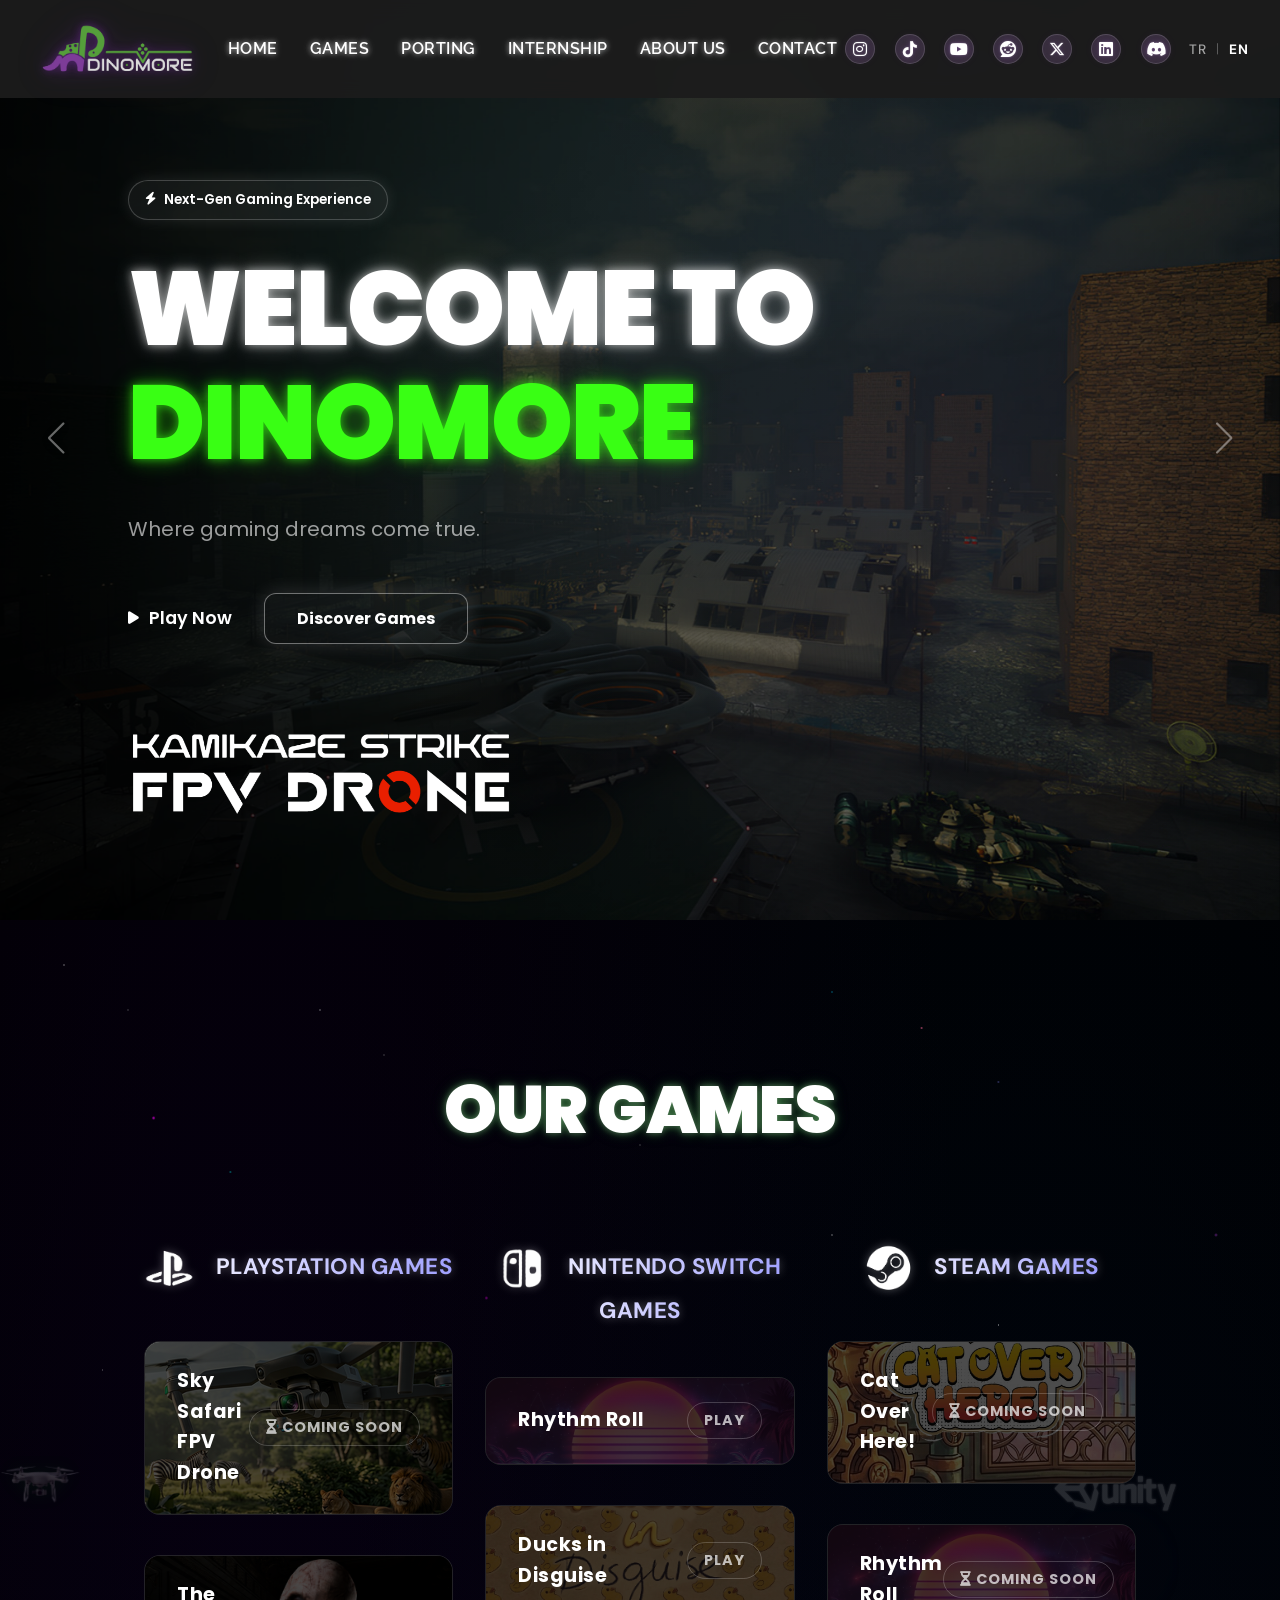
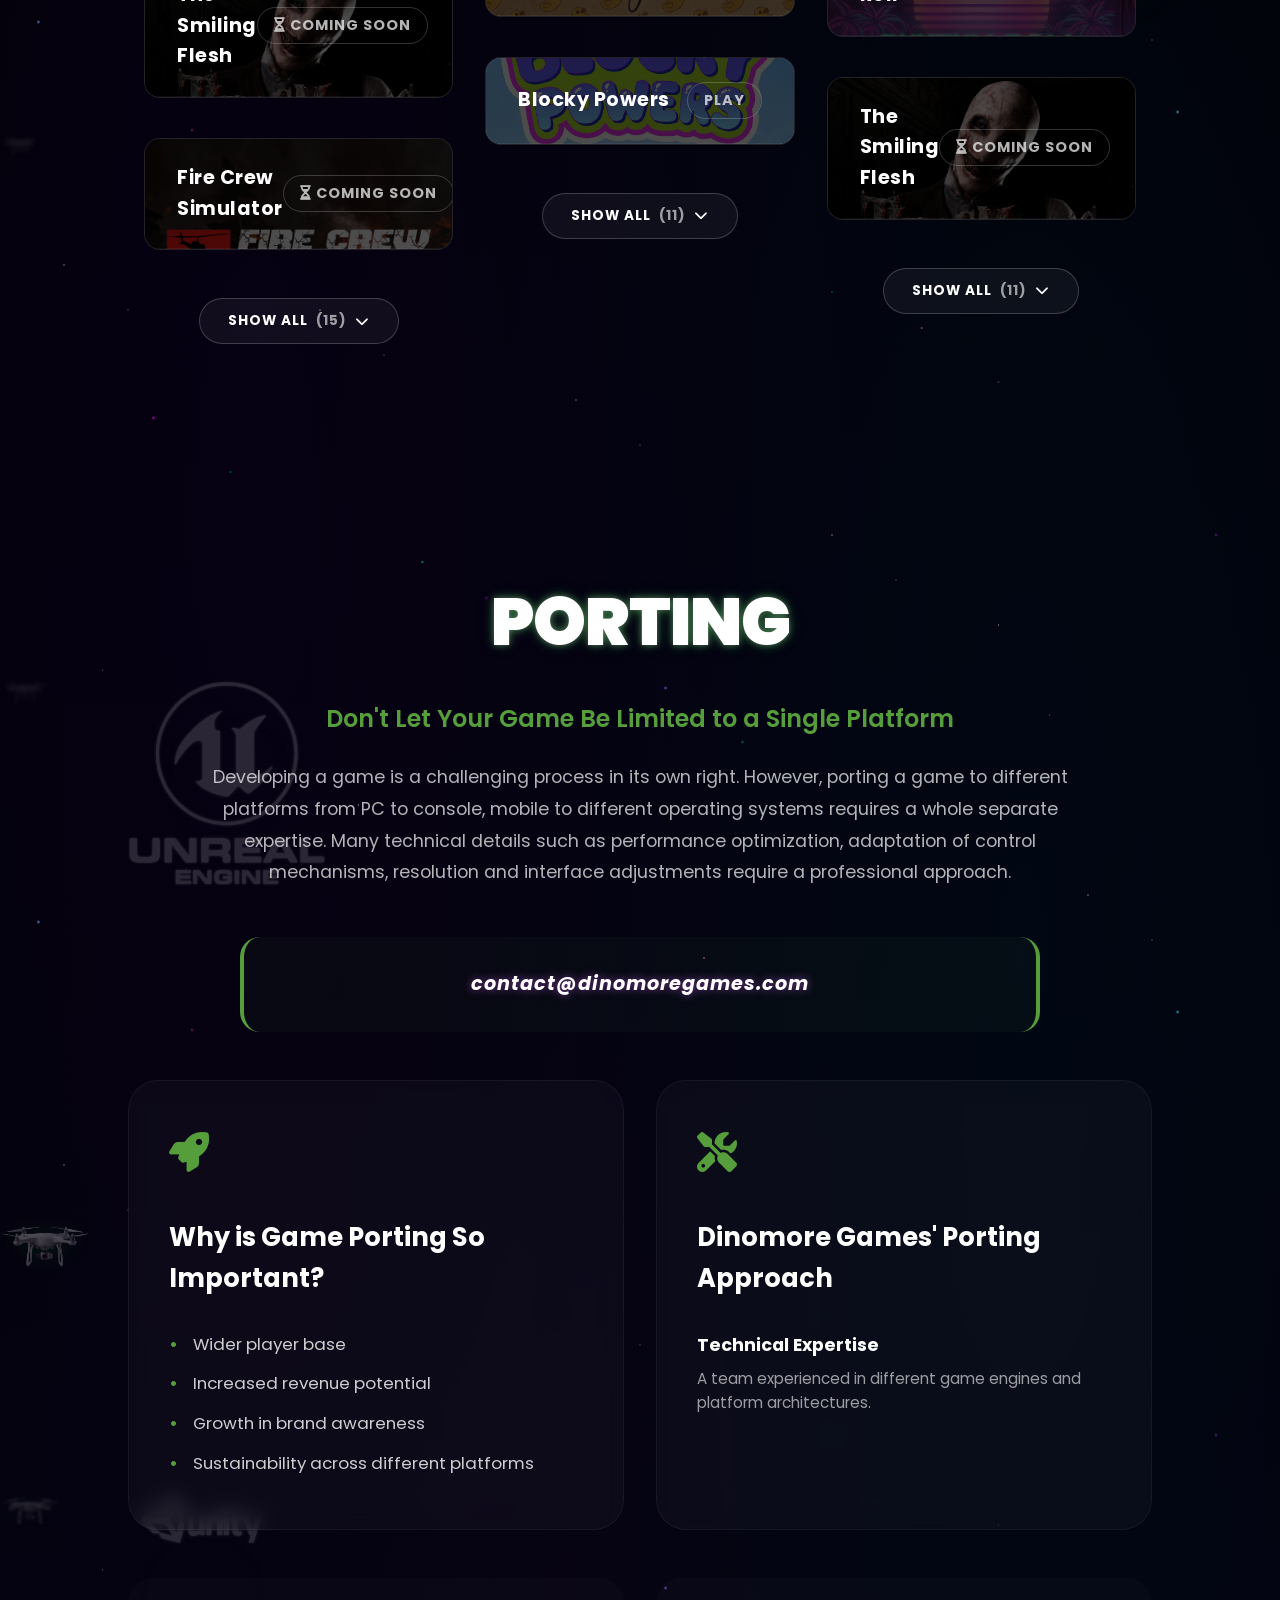
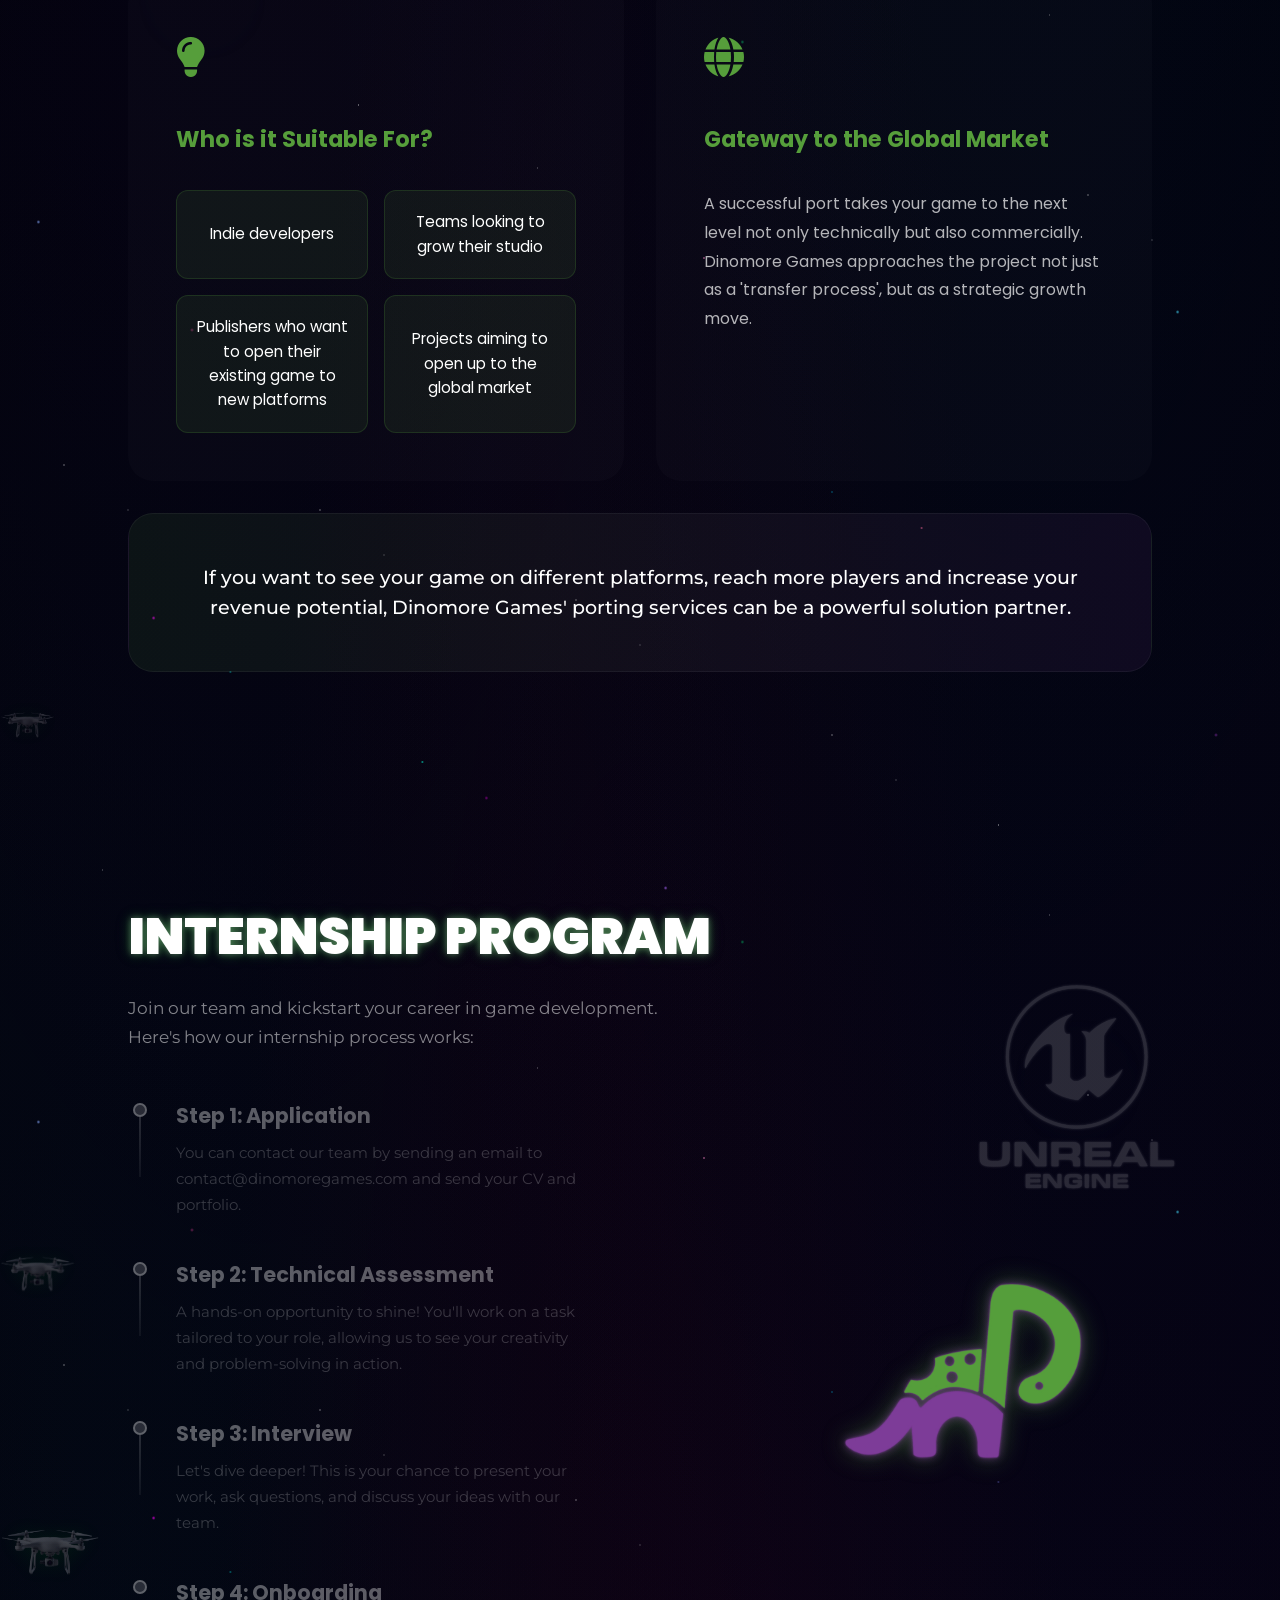
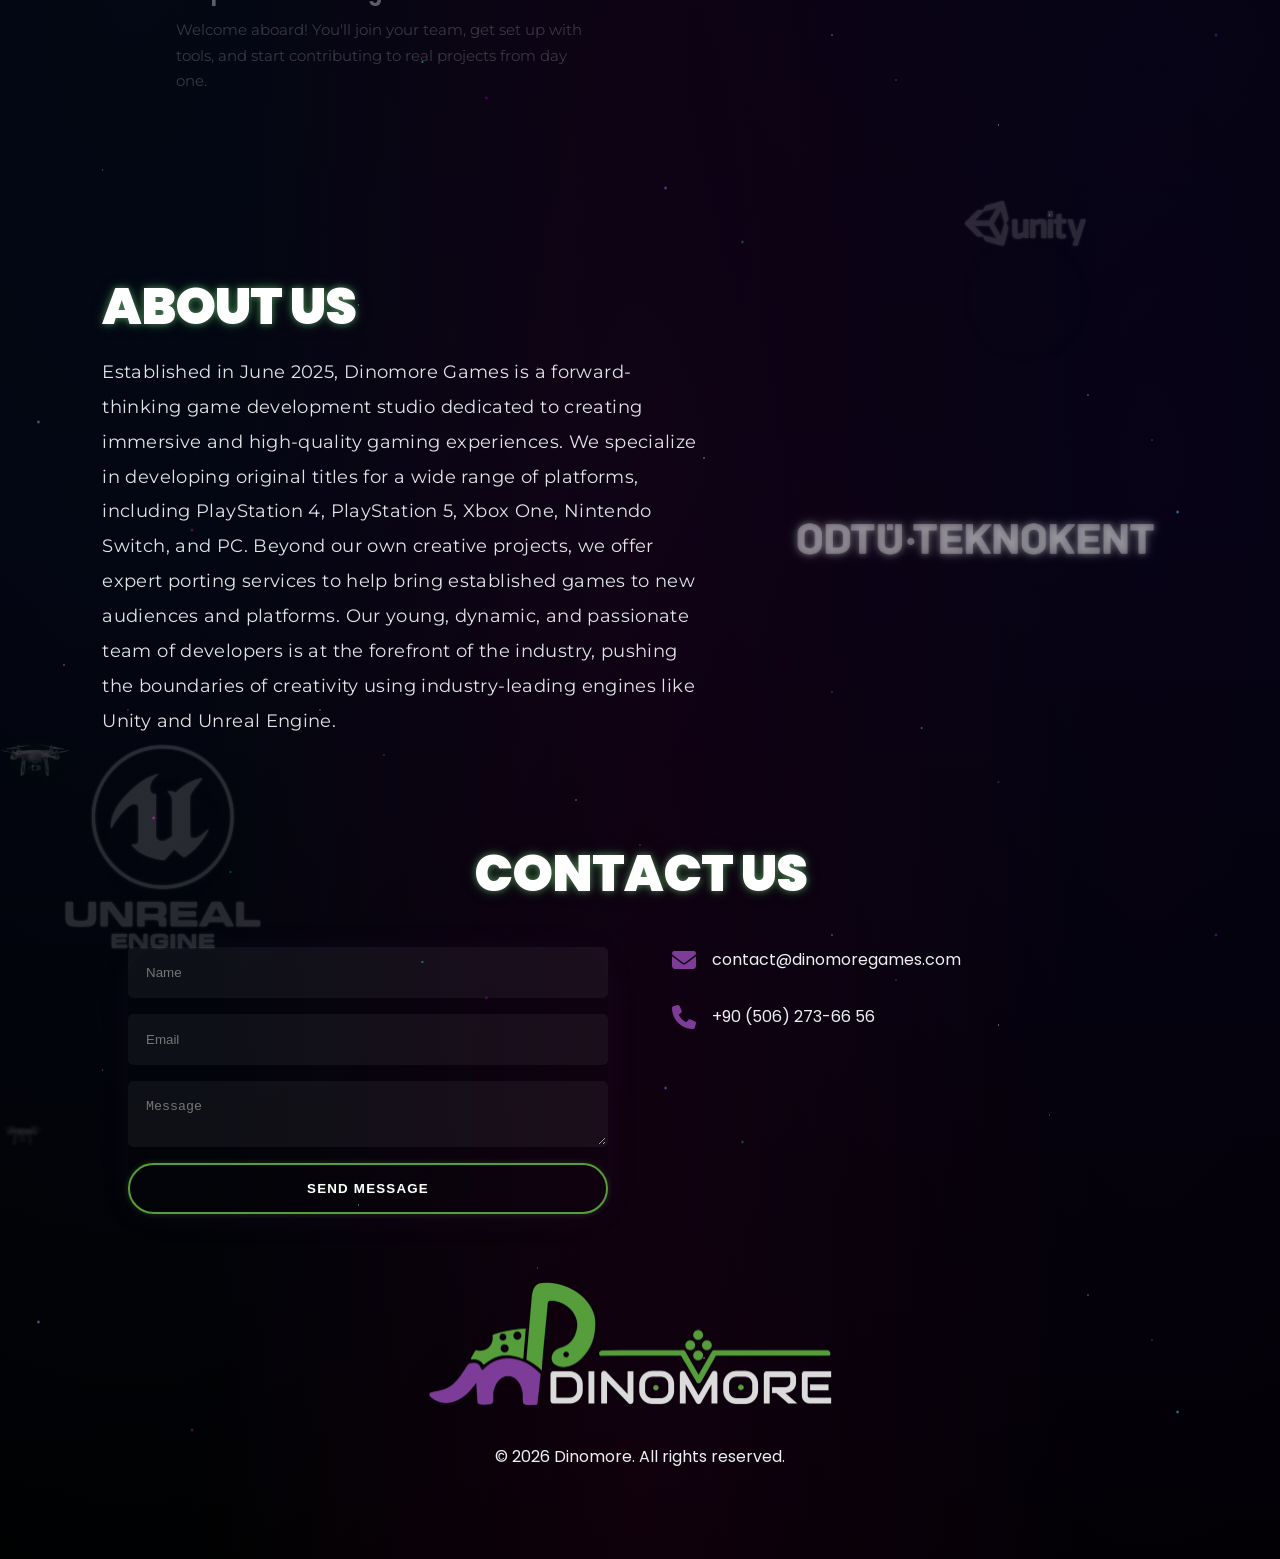
==== commit 59ab3506: "Deneme: oyun kartlarına fragman düğmesi ve video penceresi Co-Authored-By: Claude Opus 5.5 <noreply@" ====
--- a/index.html
+++ b/index.html
@@ -345,7 +345,7 @@
                                 </div>
                             </div>
                         </div>
-                        <div class="game-card-new library-item">
+                        <div class="game-card-new library-item" data-trailer="roll1.mp4">
                             <div class="library-header" style="--bg-img: url('ROLL.png'); --bg-pos: center 25%;">
                                 <h3 class="game-card-title" data-i18n="games.roll.title">Rhythm Roll</h3>
                                 <span class="play-link"
@@ -497,7 +497,7 @@
                         Switch Games
                     </h3>
                     <div class="games-grid-new">
-                        <div class="game-card-new library-item">
+                        <div class="game-card-new library-item" data-trailer="roll1.mp4">
                             <div class="library-header" style="--bg-img: url('ROLL.png'); --bg-pos: center 25%;">
                                 <h3 class="game-card-title" data-i18n="games.roll.title">Rhythm Roll</h3>
                                 <span class="play-link"
@@ -676,7 +676,7 @@
                                 </div>
                             </div>
                         </div>
-                        <div class="game-card-new library-item">
+                        <div class="game-card-new library-item" data-trailer="roll1.mp4">
                             <div class="library-header" style="--bg-img: url('ROLL.png'); --bg-pos: center 25%;">
                                 <h3 class="game-card-title" data-i18n="games.roll.title">Rhythm Roll</h3>
                                 <span class="play-link"
--- a/styles.css
+++ b/styles.css
@@ -4394,4 +4394,85 @@
     display: inline-block;
     transition: all 0.3s ease;
     text-shadow: 0 0 8px var(--secondary-color);
-}+}
+/* Trailer button on the cover and the popup player */
+.trailer-btn {
+    position: absolute;
+    left: 12px;
+    bottom: 12px;
+    z-index: 2;
+    display: inline-flex;
+    align-items: center;
+    gap: 0.45rem;
+    padding: 0.45rem 0.9rem;
+    border-radius: 999px;
+    border: 1px solid rgba(255, 255, 255, 0.35);
+    background: rgba(0, 0, 0, 0.6);
+    color: #fff;
+    font-family: inherit;
+    font-size: 0.75rem;
+    font-weight: 700;
+    letter-spacing: 1.5px;
+    text-transform: uppercase;
+    cursor: pointer;
+    transition: all 0.3s ease;
+}
+
+.trailer-btn:hover {
+    background: rgba(0, 0, 0, 0.85);
+    border-color: #fff;
+}
+
+.trailer-btn i {
+    font-size: 0.7rem;
+}
+
+.trailer-modal {
+    position: fixed;
+    inset: 0;
+    z-index: 10000;
+    display: flex;
+    align-items: center;
+    justify-content: center;
+    padding: 1rem;
+    background: rgba(0, 0, 0, 0.88);
+}
+
+.trailer-modal[hidden] {
+    display: none;
+}
+
+.trailer-dialog {
+    position: relative;
+    width: min(1100px, 100%);
+}
+
+.trailer-video {
+    display: block;
+    width: 100%;
+    max-height: 82vh;
+    border-radius: 12px;
+    background: #000;
+}
+
+.trailer-close {
+    position: absolute;
+    top: -3rem;
+    right: 0;
+    width: 2.5rem;
+    height: 2.5rem;
+    border-radius: 50%;
+    border: 1px solid rgba(255, 255, 255, 0.35);
+    background: rgba(255, 255, 255, 0.08);
+    color: #fff;
+    font-size: 1.1rem;
+    cursor: pointer;
+}
+
+.trailer-close:hover {
+    background: rgba(255, 255, 255, 0.2);
+}
+
+body.trailer-open {
+    overflow: hidden;
+}
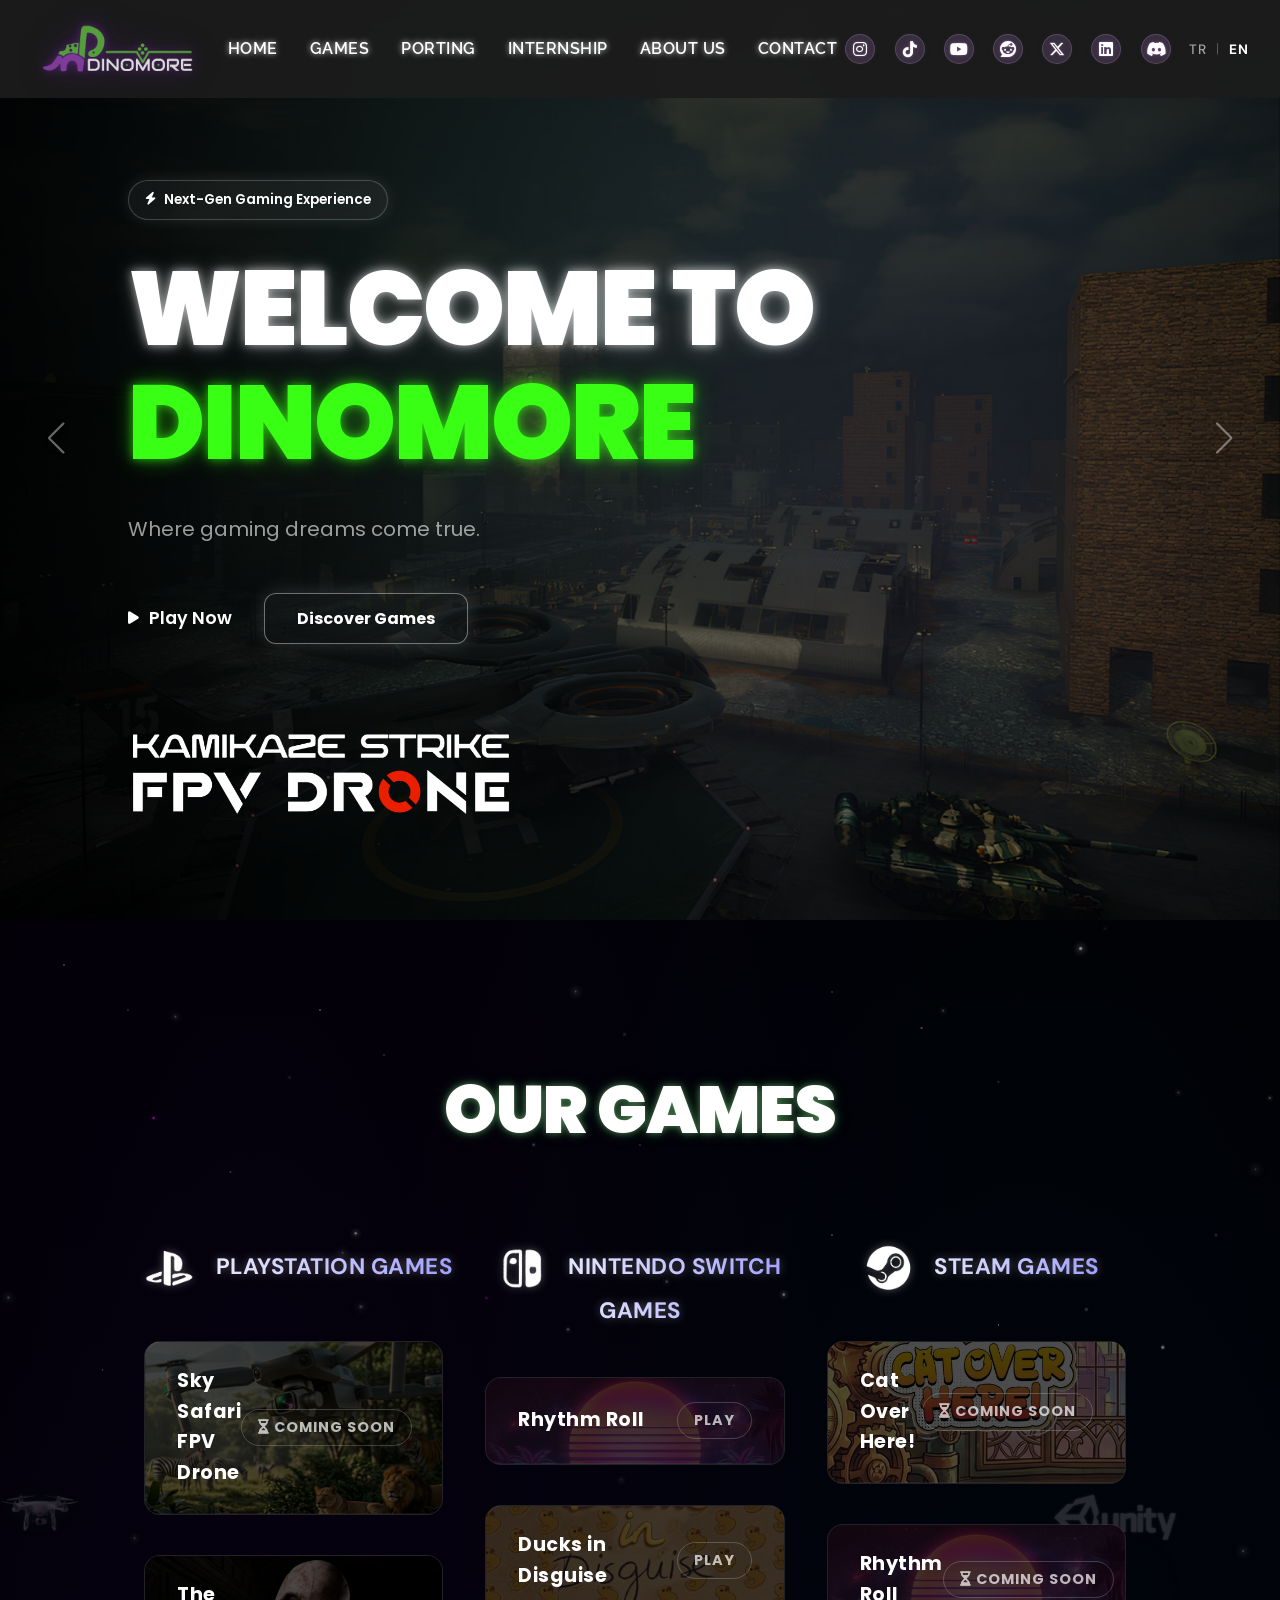
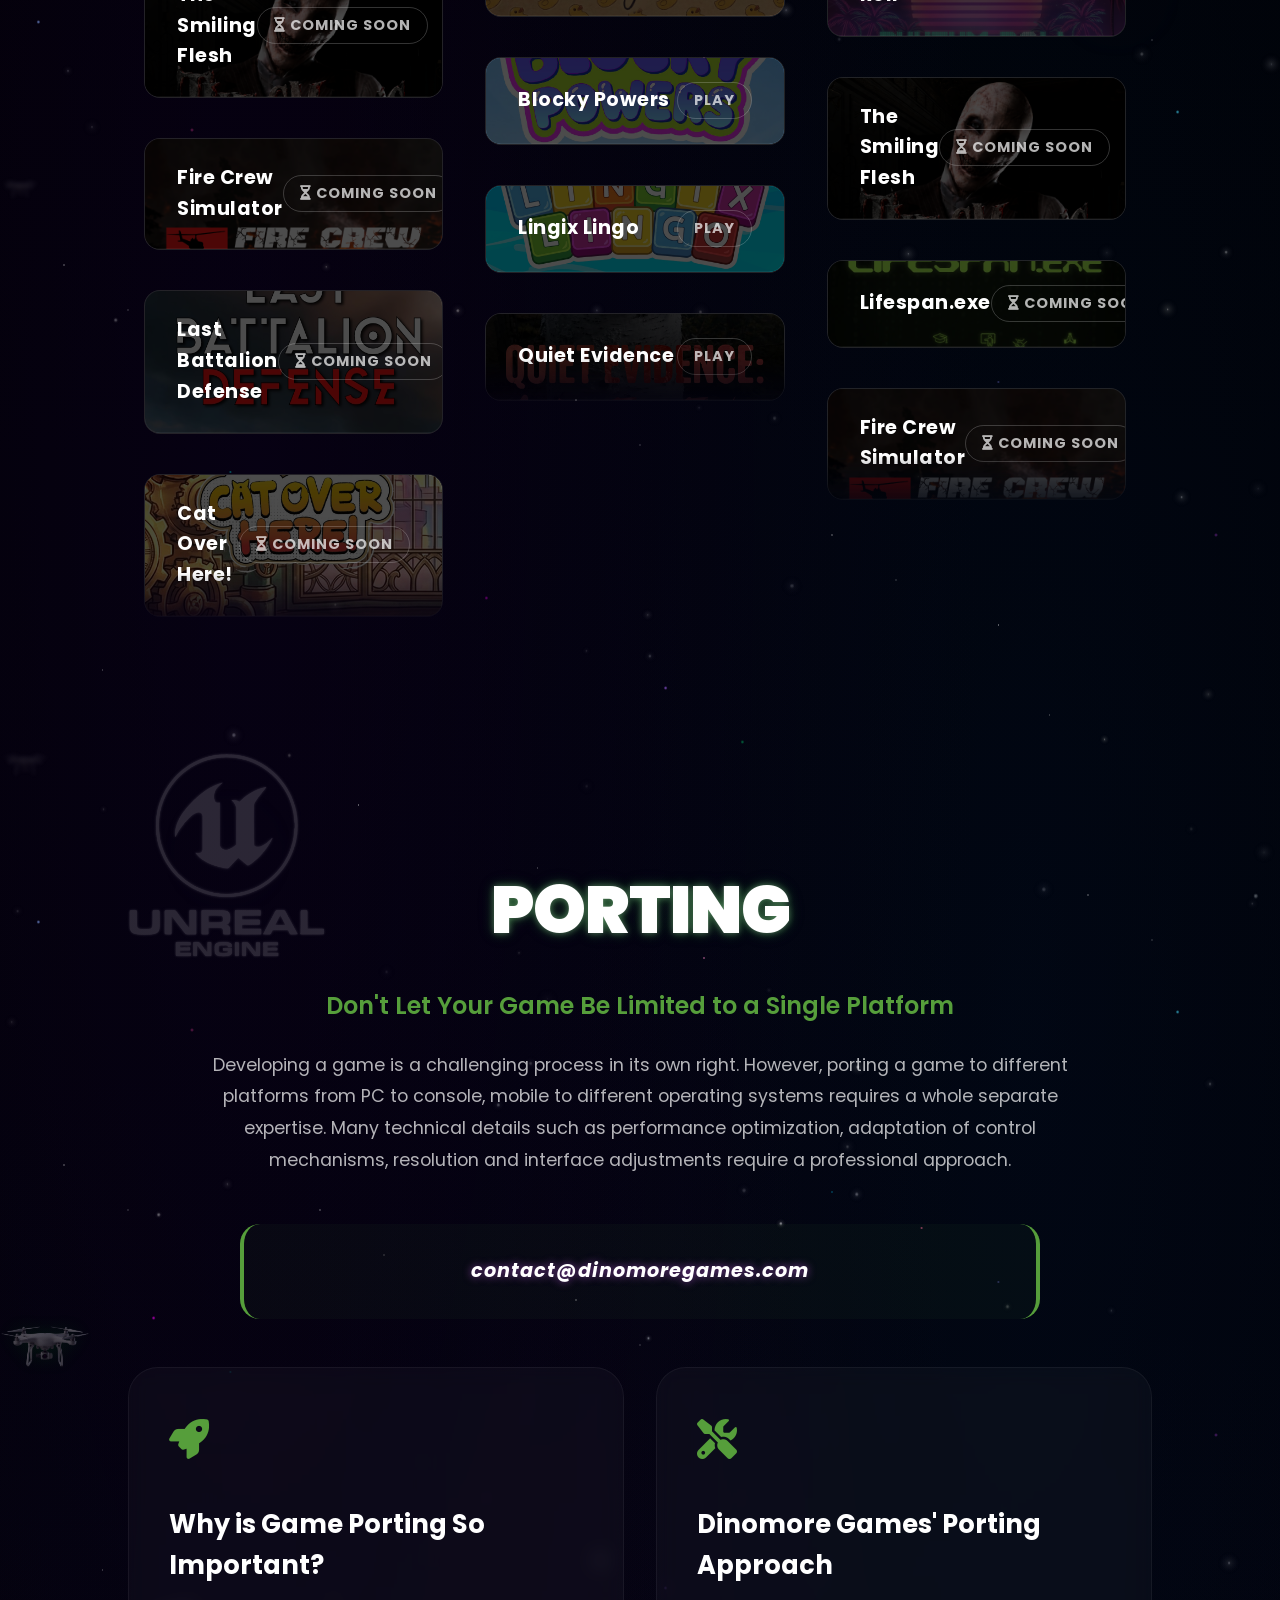
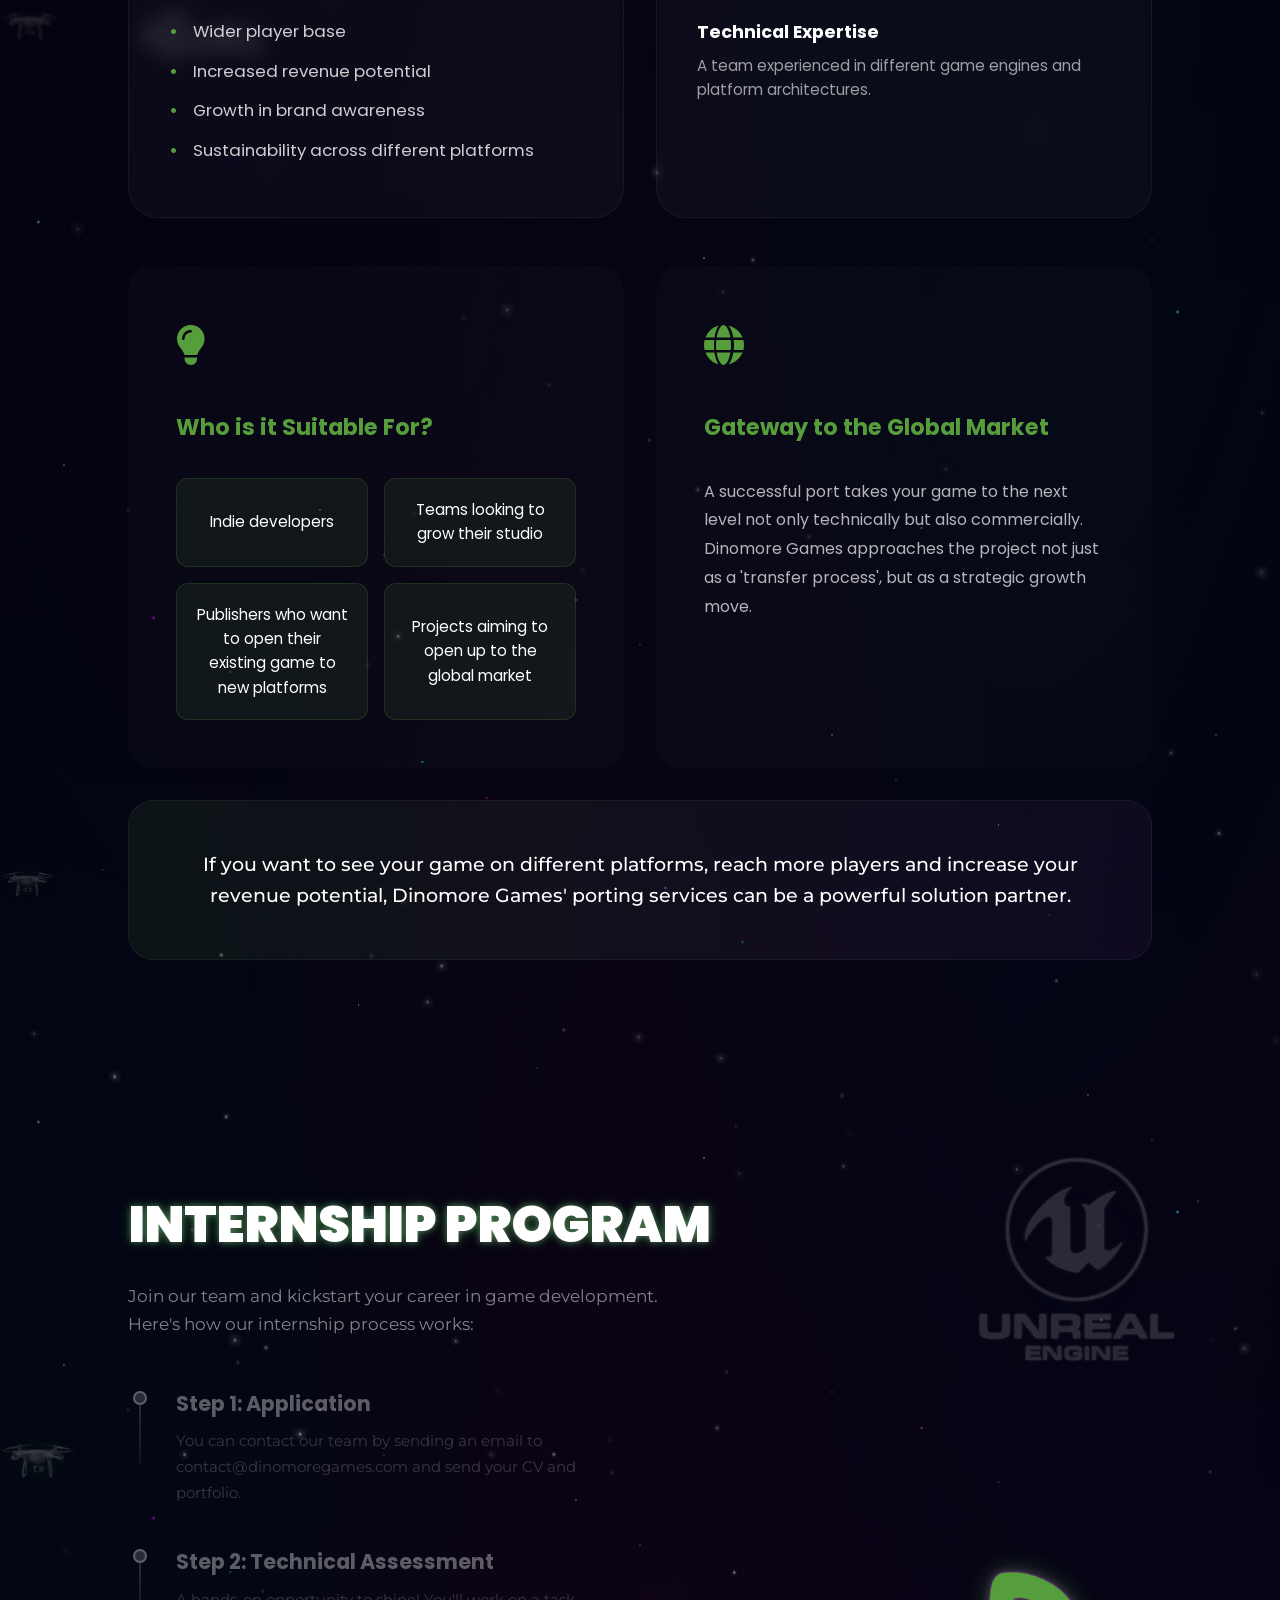
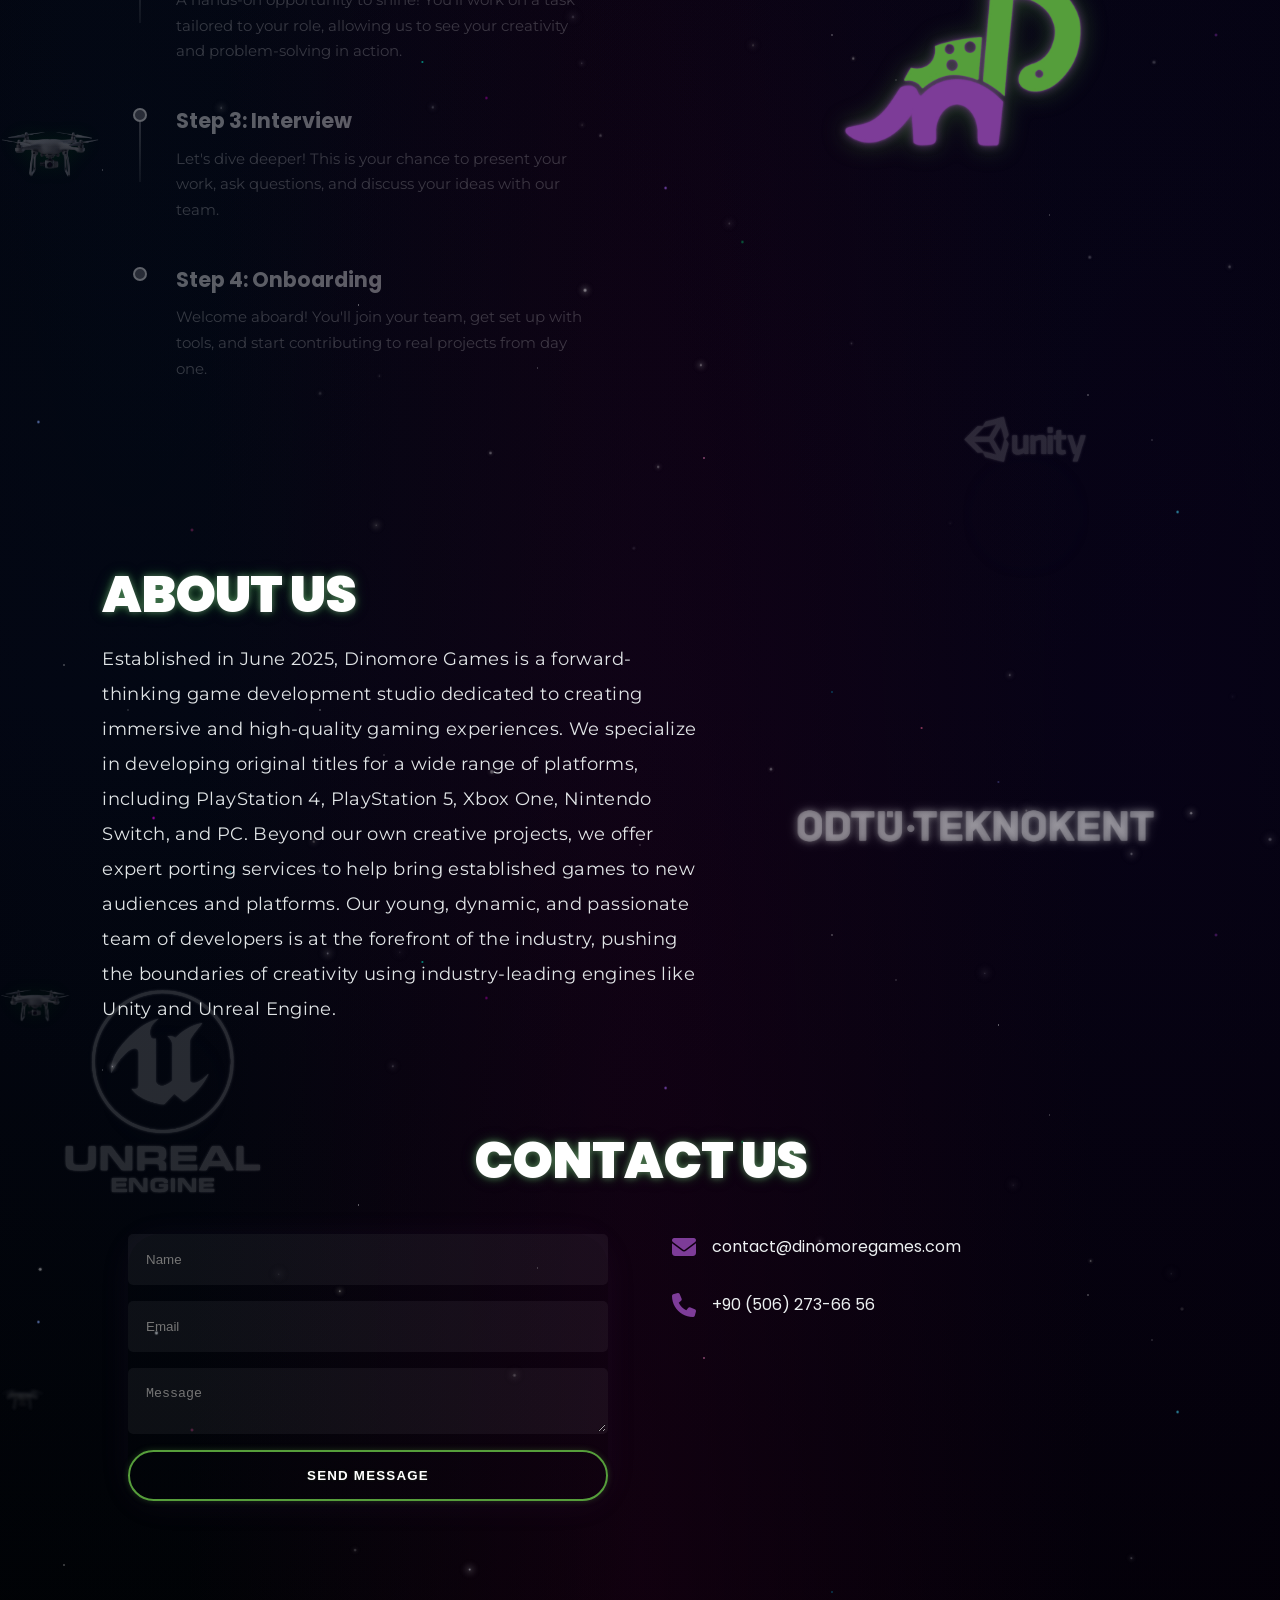
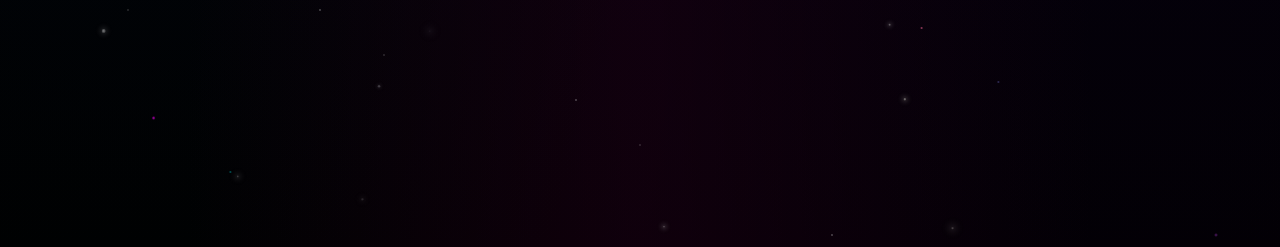
==== commit 4f76194f: "Platform listelerini 5 oyunluk kaydırılabilir alana çevir Tümünü Göster butonu kaldırıldı. CSS ve JS" ====
--- a/index.html
+++ b/index.html
@@ -25,7 +25,7 @@
 
     <title>Dinomore Games</title>
     <link rel="stylesheet" href="https://cdn.jsdelivr.net/npm/swiper@11/swiper-bundle.min.css" />
-    <link rel="stylesheet" href="styles.css?v=1.2">
+    <link rel="stylesheet" href="styles.css?v=1.3">
     <link rel="stylesheet" href="https://cdnjs.cloudflare.com/ajax/libs/font-awesome/6.5.1/css/all.min.css">
     <link href="https://fonts.googleapis.com/css2?family=Poppins:wght@300;400;500;600;700&display=swap"
         rel="stylesheet">
@@ -1054,7 +1054,7 @@
     <!-- Scroll to Top Button kaldırıldı -->
     <script src="https://cdn.jsdelivr.net/npm/swiper@11/swiper-bundle.min.js"></script>
     <script src="analytics-tracker.js"></script>
-    <script src="script.js"></script>
+    <script src="script.js?v=1.3"></script>
 </body>
 
 </html>
--- a/styles.css
+++ b/styles.css
@@ -2748,37 +2748,43 @@
     color: #ffcc00;
 }
 
-/* Platform lists: first 3 games, the rest behind "Show All" */
-.games-group-collapsible:not(.show-all) .game-card-new:nth-child(n+4) {
-    display: none !important;
-}
-
-.games-toggle {
-    display: inline-flex;
-    align-items: center;
-    gap: 0.5rem;
-    margin-top: 0.5rem;
-    padding: 0.75rem 1.75rem;
-    background: rgba(255, 255, 255, 0.05);
-    border: 1px solid rgba(255, 255, 255, 0.2);
+/* Platform lists: 5 games visible, scroll inside the list for the rest */
+.games-grid-new.games-slider {
+    justify-content: flex-start !important;
+    overflow-y: auto;
+    overscroll-behavior: contain;
+    padding-right: 10px;
+    scrollbar-width: thin;
+    scrollbar-color: rgba(255, 255, 255, 0.45) rgba(255, 255, 255, 0.06);
+    -webkit-mask-image: linear-gradient(to bottom, #000 calc(100% - 60px), transparent);
+    mask-image: linear-gradient(to bottom, #000 calc(100% - 60px), transparent);
+}
+
+.games-grid-new.games-slider.at-end {
+    -webkit-mask-image: none;
+    mask-image: none;
+}
+
+.games-group .games-grid-new .game-card-new {
+    flex-shrink: 0;
+}
+
+.games-grid-new.games-slider::-webkit-scrollbar {
+    width: 6px;
+}
+
+.games-grid-new.games-slider::-webkit-scrollbar-track {
+    background: rgba(255, 255, 255, 0.06);
     border-radius: 999px;
-    color: #fff;
-    font-family: inherit;
-    font-size: 0.85rem;
-    font-weight: 700;
-    letter-spacing: 1px;
-    text-transform: uppercase;
-    cursor: pointer;
-    transition: all 0.3s ease;
-}
-
-.games-toggle:hover {
-    background: rgba(255, 255, 255, 0.15);
-    border-color: rgba(255, 255, 255, 0.4);
-}
-
-.games-toggle-count {
-    opacity: 0.6;
+}
+
+.games-grid-new.games-slider::-webkit-scrollbar-thumb {
+    background: rgba(255, 255, 255, 0.45);
+    border-radius: 999px;
+}
+
+.games-grid-new.games-slider::-webkit-scrollbar-thumb:hover {
+    background: rgba(255, 255, 255, 0.7);
 }
 
 .game-card-title {
@@ -4398,33 +4404,45 @@
 /* Trailer button on the cover and the popup player */
 .trailer-btn {
     position: absolute;
-    left: 12px;
-    bottom: 12px;
+    left: 0;
+    right: 0;
+    bottom: 0;
     z-index: 2;
-    display: inline-flex;
-    align-items: center;
-    gap: 0.45rem;
-    padding: 0.45rem 0.9rem;
-    border-radius: 999px;
-    border: 1px solid rgba(255, 255, 255, 0.35);
-    background: rgba(0, 0, 0, 0.6);
+    display: flex;
+    align-items: center;
+    justify-content: center;
+    gap: 0.7rem;
+    padding: 1.1rem 1rem;
+    border: none;
+    border-top: 1px solid rgba(255, 255, 255, 0.2);
+    border-radius: 0;
+    background: rgba(0, 0, 0, 0.72);
     color: #fff;
     font-family: inherit;
-    font-size: 0.75rem;
-    font-weight: 700;
-    letter-spacing: 1.5px;
+    font-size: 1rem;
+    font-weight: 800;
+    letter-spacing: 3px;
     text-transform: uppercase;
     cursor: pointer;
     transition: all 0.3s ease;
 }
 
 .trailer-btn:hover {
-    background: rgba(0, 0, 0, 0.85);
-    border-color: #fff;
+    background: rgba(0, 0, 0, 0.9);
+    letter-spacing: 4px;
 }
 
 .trailer-btn i {
-    font-size: 0.7rem;
+    display: inline-flex;
+    align-items: center;
+    justify-content: center;
+    width: 2rem;
+    height: 2rem;
+    border-radius: 50%;
+    background: #fff;
+    color: #000;
+    font-size: 0.75rem;
+    padding-left: 2px;
 }
 
 .trailer-modal {
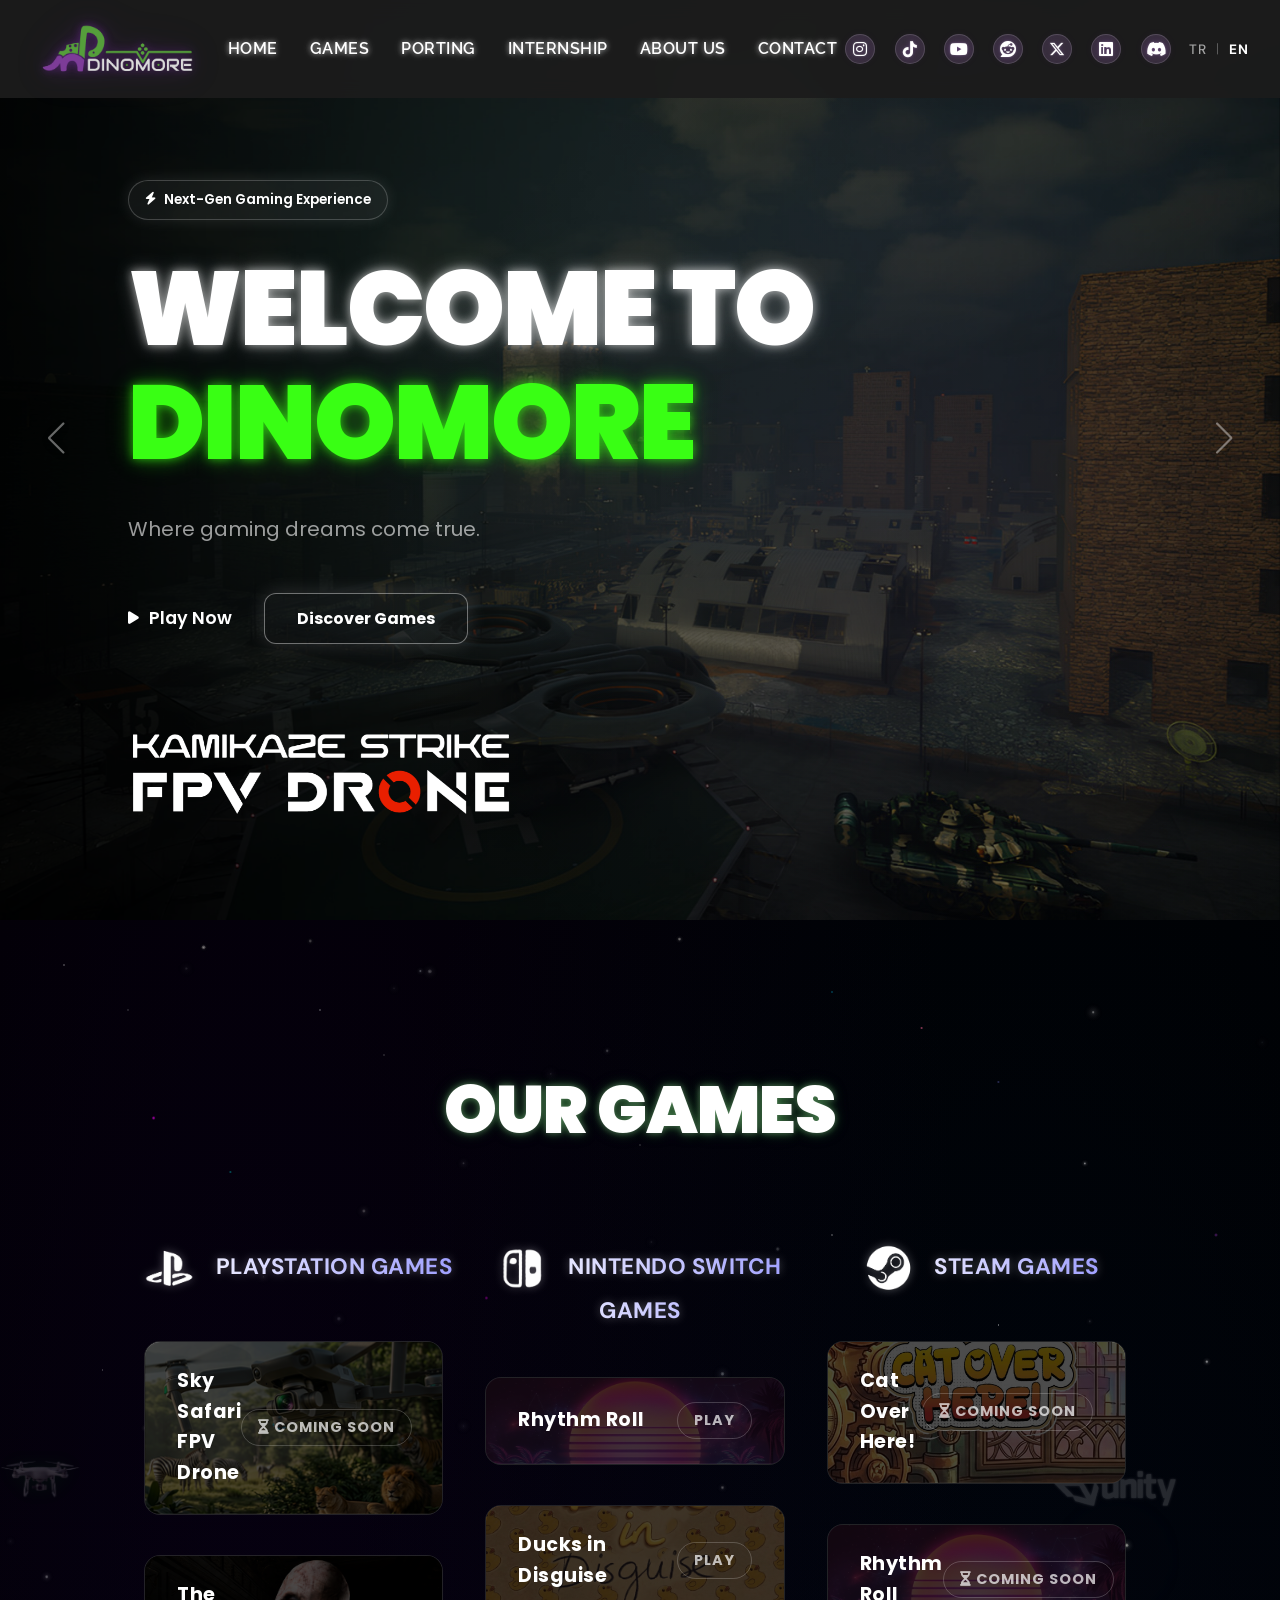
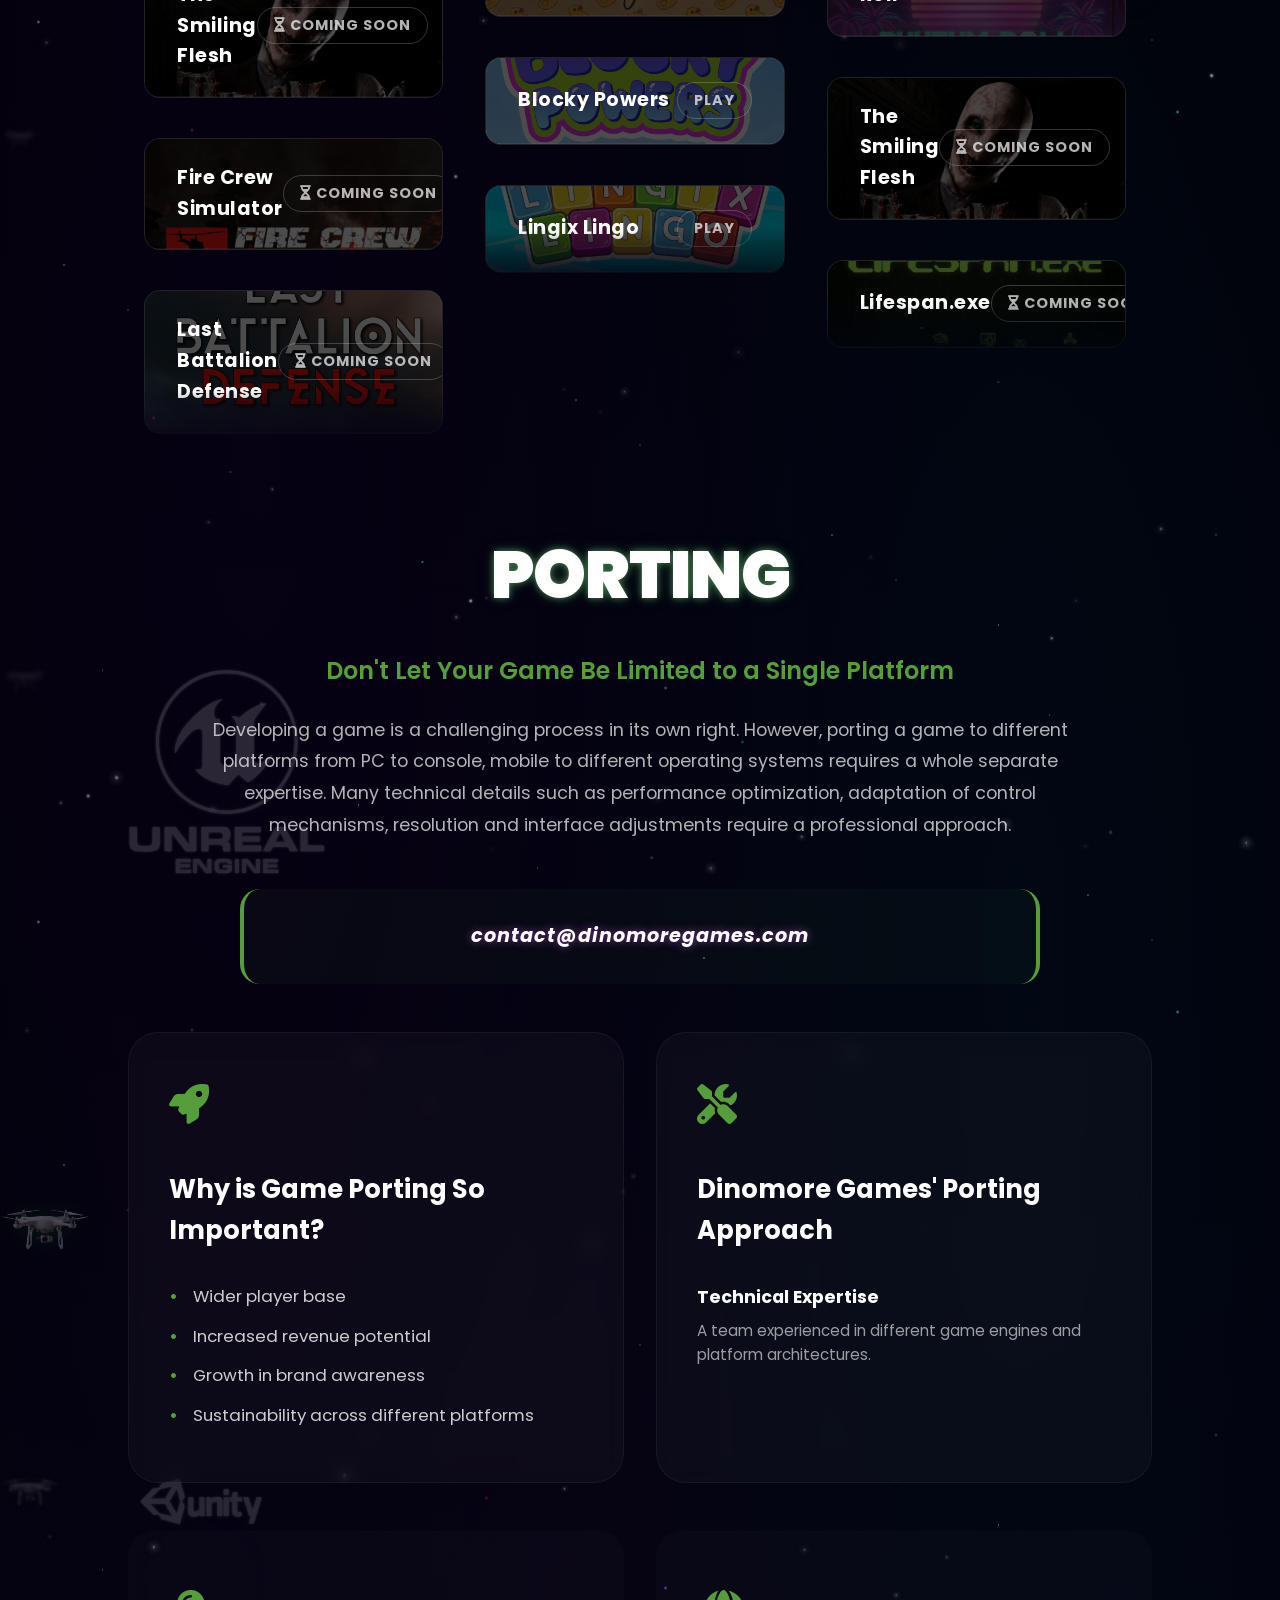
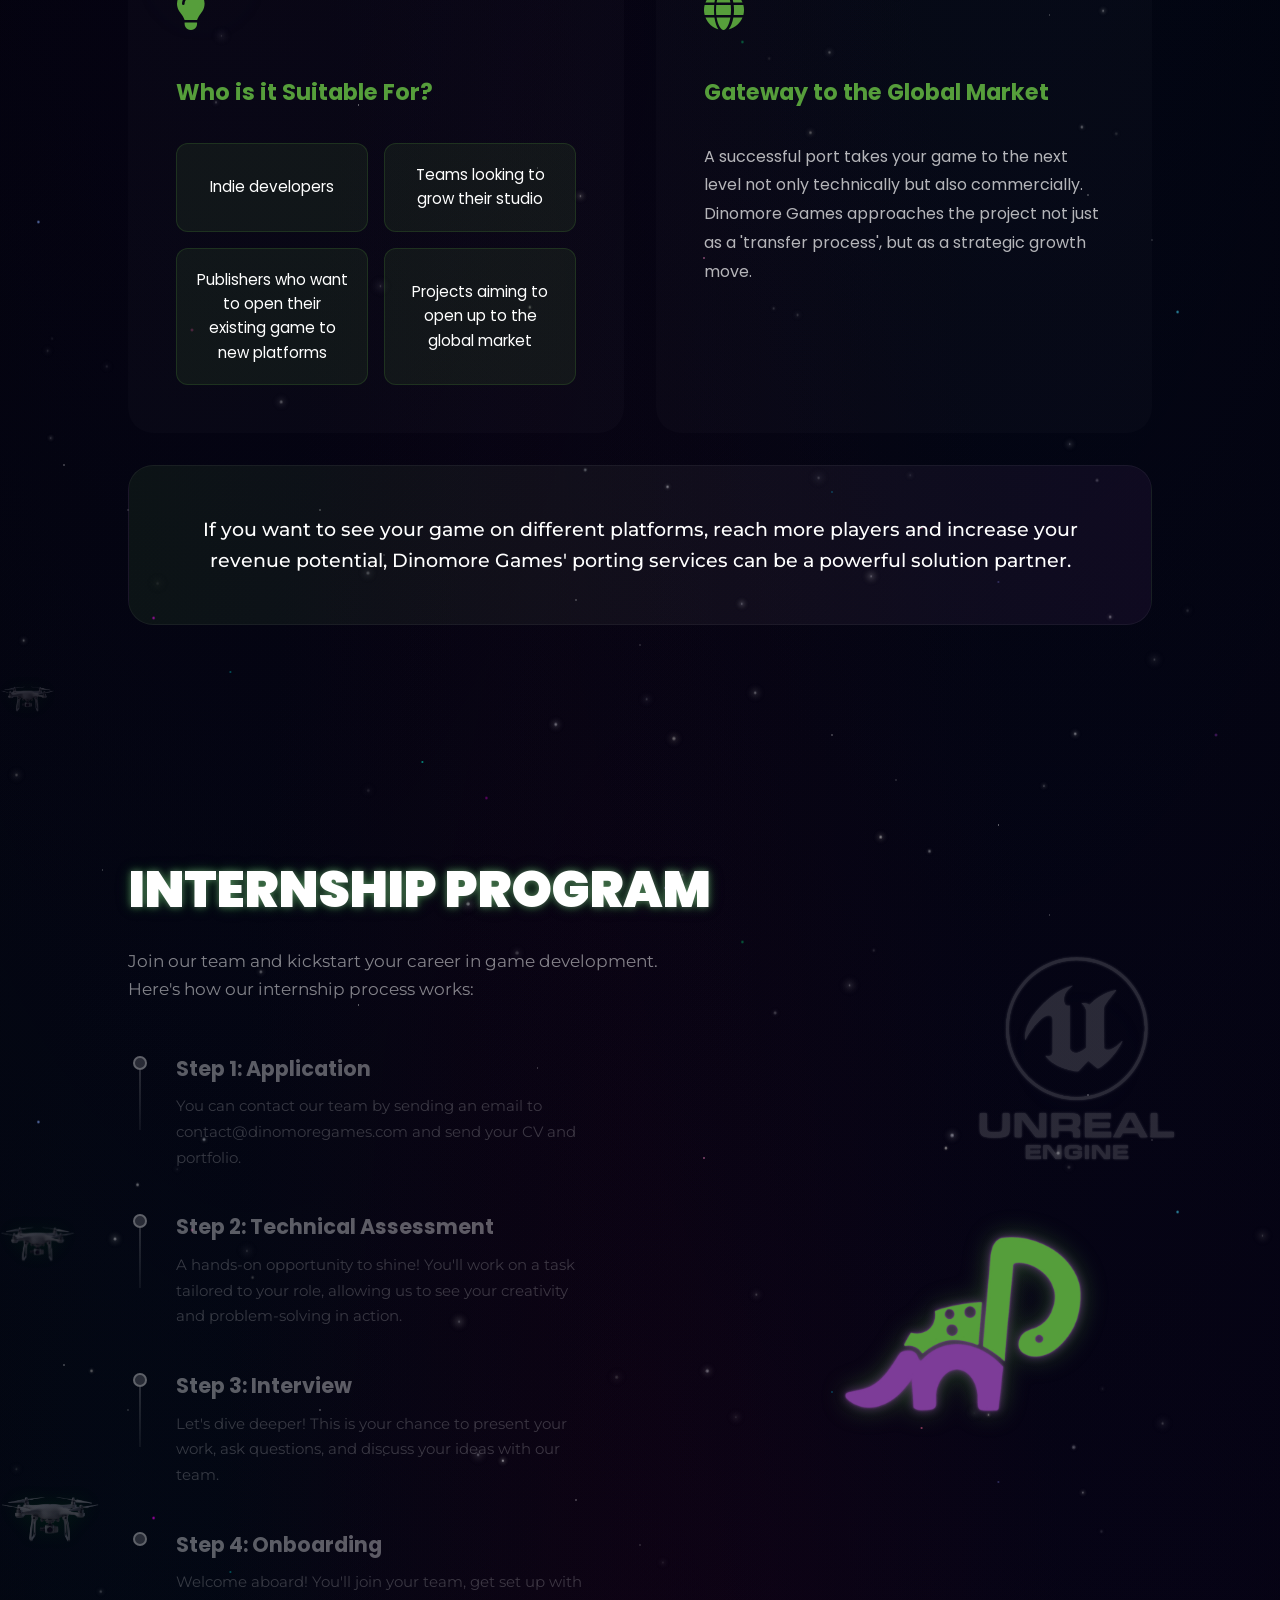
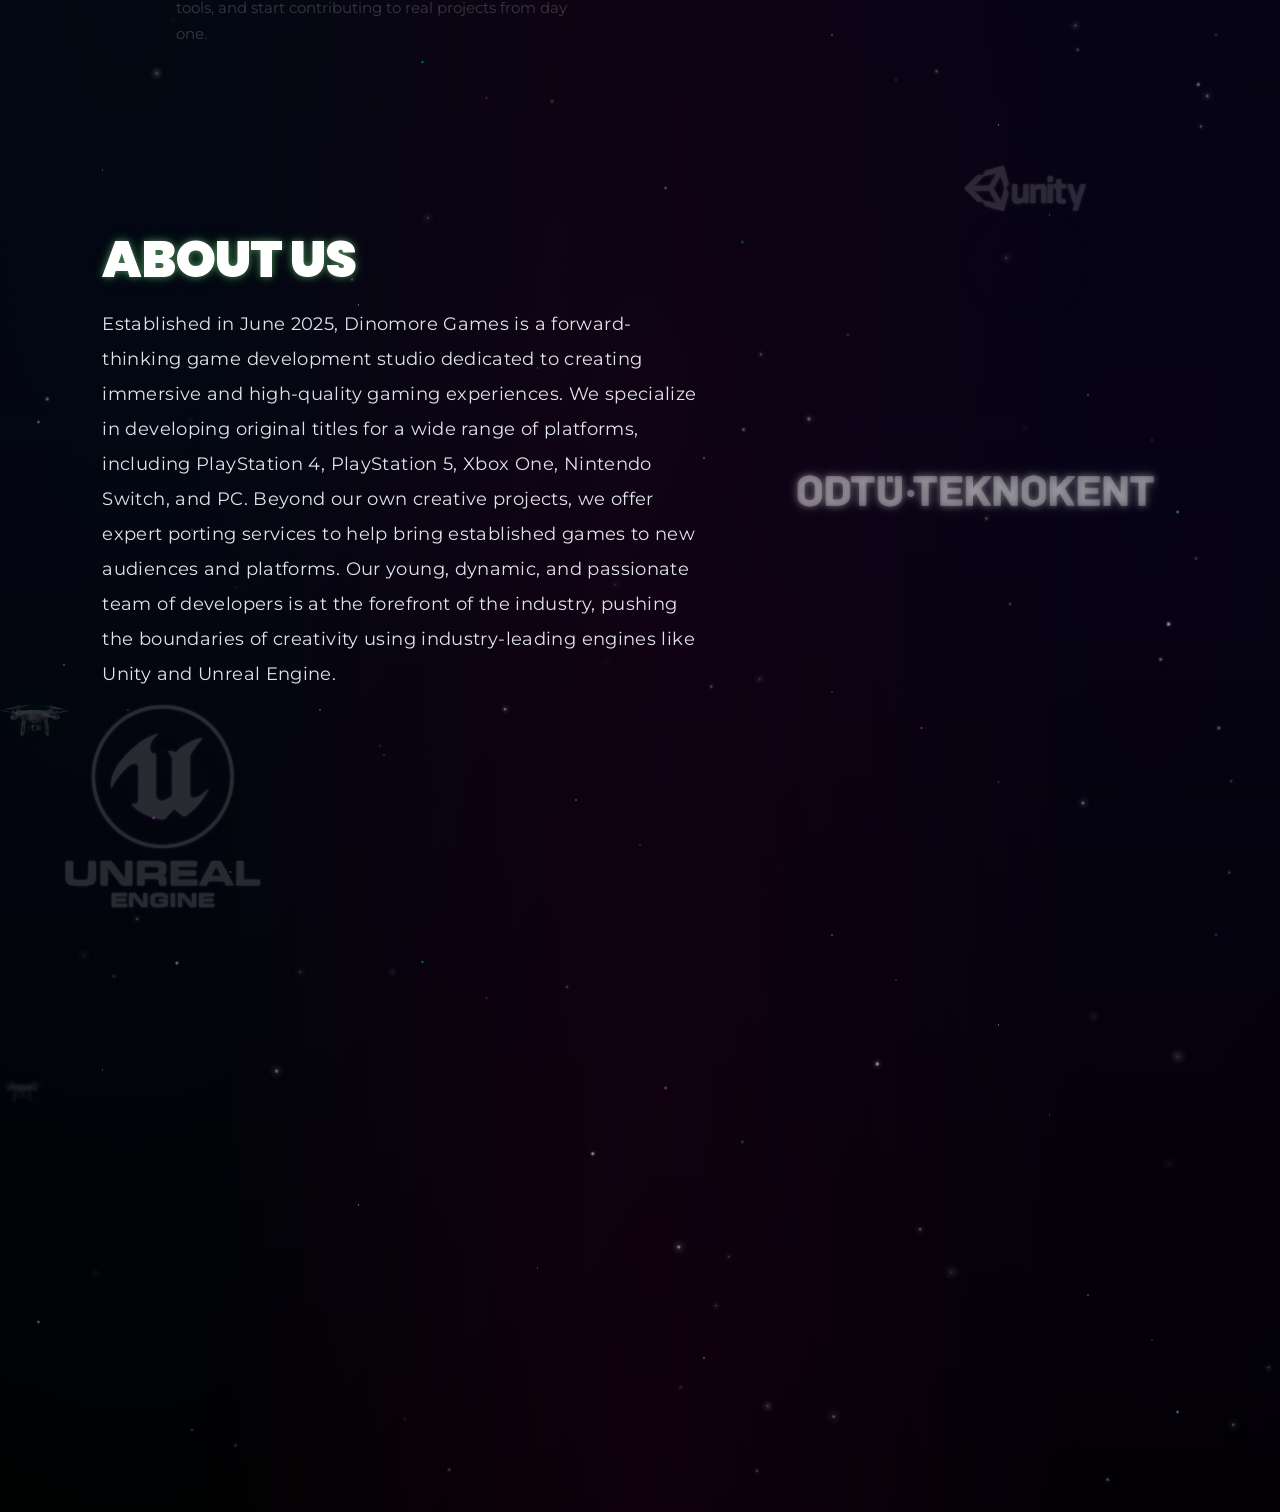
==== commit c04cf0f8: "Oyun fragmanlarını ekle 14 fragman 1080p'de sıkıştırılıp trailers/ klasörüne eklendi (toplam ~200 MB" ====
--- a/index.html
+++ b/index.html
@@ -275,7 +275,7 @@
                         <img src="psLogo.png" alt="PlayStation Logo" class="platform-logo" /> PlayStation Games
                     </h3>
                     <div class="games-grid-new">
-                        <div class="game-card-new library-item">
+                        <div class="game-card-new library-item" data-trailer="trailers/SkySafariFPVDrone.mp4">
                             <div class="library-header" style="--bg-img: url('DRONE.png'); --bg-pos: center 25%;">
                                 <h3 class="game-card-title" data-i18n="games.drone.title">Sky Safari FPV Drone</h3>
                                 <span class="play-link"
@@ -289,7 +289,7 @@
                                 </div>
                             </div>
                         </div>
-                        <div class="game-card-new library-item">
+                        <div class="game-card-new library-item" data-trailer="trailers/TheSmilingFlesh.mp4">
                             <div class="library-header" style="--bg-img: url('TheSmilingFlesh.png'); --bg-pos: center 25%;">
                                 <h3 class="game-card-title" data-i18n="games.smiling.title">The Smiling Flesh</h3>
                                 <span class="play-link"
@@ -303,7 +303,7 @@
                                 </div>
                             </div>
                         </div>
-                        <div class="game-card-new library-item">
+                        <div class="game-card-new library-item" data-trailer="trailers/FireCrewSimulator.mp4">
                             <div class="library-header" style="--bg-img: url('Fire.png'); --bg-pos: center 25%;">
                                 <h3 class="game-card-title" data-i18n="games.fire.title">Fire Crew Simulator</h3>
                                 <span class="play-link"
@@ -317,7 +317,7 @@
                                 </div>
                             </div>
                         </div>
-                        <div class="game-card-new library-item">
+                        <div class="game-card-new library-item" data-trailer="trailers/LastBattalionDefense.mp4">
                             <div class="library-header" style="--bg-img: url('LastBattalionDefense.jpg'); --bg-pos: center 20%;">
                                 <h3 class="game-card-title" data-i18n="games.battalion.title">Last Battalion Defense</h3>
                                 <span class="play-link"
@@ -331,7 +331,7 @@
                                 </div>
                             </div>
                         </div>
-                        <div class="game-card-new library-item">
+                        <div class="game-card-new library-item" data-trailer="trailers/CatOverHere.mp4">
                             <div class="library-header" style="--bg-img: url('CatOverHere.jpg'); --bg-pos: center 30%;">
                                 <h3 class="game-card-title" data-i18n="games.cat.title">Cat Over Here!</h3>
                                 <span class="play-link"
@@ -359,7 +359,7 @@
                                 </div>
                             </div>
                         </div>
-                        <div class="game-card-new library-item">
+                        <div class="game-card-new library-item" data-trailer="trailers/BlockyPowers.mp4">
                             <div class="library-header" style="--bg-img: url('BlockyPowers.jpg'); --bg-pos: center 25%;">
                                 <h3 class="game-card-title" data-i18n="games.blocky.title">Blocky Powers</h3>
                                 <span class="play-link"
@@ -373,7 +373,7 @@
                                 </div>
                             </div>
                         </div>
-                        <div class="game-card-new library-item">
+                        <div class="game-card-new library-item" data-trailer="trailers/DucksInDisguise.mp4">
                             <div class="library-header" style="--bg-img: url('DUCK.png'); --bg-pos: center 25%;">
                                 <h3 class="game-card-title" data-i18n="games.duck.title">Ducks in Disguise</h3>
                                 <span class="play-link"
@@ -401,7 +401,7 @@
                                 </div>
                             </div>
                         </div>
-                        <div class="game-card-new library-item">
+                        <div class="game-card-new library-item" data-trailer="trailers/GeoIQWorldMaster.mp4">
                             <div class="library-header" style="--bg-img: url('GeoIQWorldMaster.jpg'); --bg-pos: center 20%;">
                                 <h3 class="game-card-title" data-i18n="games.geoiq.title">Geo IQ World Master</h3>
                                 <span class="play-link"
@@ -429,7 +429,7 @@
                                 </div>
                             </div>
                         </div>
-                        <div class="game-card-new library-item">
+                        <div class="game-card-new library-item" data-trailer="trailers/LogiqBoost.mp4">
                             <div class="library-header" style="--bg-img: url('LogiqBoost.jpg'); --bg-pos: center 25%;">
                                 <h3 class="game-card-title" data-i18n="games.logiq.title">Logiq Boost</h3>
                                 <span class="play-link"
@@ -443,7 +443,7 @@
                                 </div>
                             </div>
                         </div>
-                        <div class="game-card-new library-item">
+                        <div class="game-card-new library-item" data-trailer="trailers/KamikazeStrike.mp4">
                             <div class="library-header"
                                 style="--bg-img: url('DikeyKapsKamikaze.png'); --bg-pos: center 25%;">
                                 <h3 class="game-card-title" data-i18n="games.kamikaze.title">Kamikaze Strike</h3>
@@ -471,7 +471,7 @@
                                 </div>
                             </div>
                         </div>
-                        <div class="game-card-new library-item">
+                        <div class="game-card-new library-item" data-trailer="trailers/Voltline.mp4">
                             <div class="library-header" style="--bg-img: url('voltlineLogo.jpg')">
                                 <h3 class="game-card-title" data-i18n="games.voltline.title">Voltline</h3>
                                 <span class="play-link"
@@ -511,7 +511,7 @@
                                 </div>
                             </div>
                         </div>
-                        <div class="game-card-new library-item">
+                        <div class="game-card-new library-item" data-trailer="trailers/DucksInDisguise.mp4">
                             <div class="library-header" style="--bg-img: url('DUCK.png'); --bg-pos: center 25%;">
                                 <h3 class="game-card-title" data-i18n="games.duck.title">Ducks in Disguise</h3>
                                 <span class="play-link"
@@ -525,7 +525,7 @@
                                 </div>
                             </div>
                         </div>
-                        <div class="game-card-new library-item">
+                        <div class="game-card-new library-item" data-trailer="trailers/BlockyPowers.mp4">
                             <div class="library-header" style="--bg-img: url('BlockyPowers.jpg'); --bg-pos: center 25%;">
                                 <h3 class="game-card-title" data-i18n="games.blocky.title">Blocky Powers</h3>
                                 <span class="play-link"
@@ -567,7 +567,7 @@
                                 </div>
                             </div>
                         </div>
-                        <div class="game-card-new library-item">
+                        <div class="game-card-new library-item" data-trailer="trailers/KamikazeStrike.mp4">
                             <div class="library-header"
                                 style="--bg-img: url('DikeyKapsKamikaze.png'); --bg-pos: center 25%;">
                                 <h3 class="game-card-title" data-i18n="games.kamikaze.title">Kamikaze Strike</h3>
@@ -596,7 +596,7 @@
                                 </div>
                             </div>
                         </div>
-                        <div class="game-card-new library-item">
+                        <div class="game-card-new library-item" data-trailer="trailers/LastBattalionDefense.mp4">
                             <div class="library-header" style="--bg-img: url('LastBattalionDefense.jpg'); --bg-pos: center 20%;">
                                 <h3 class="game-card-title" data-i18n="games.battalion.title">Last Battalion Defense</h3>
                                 <span class="play-link"
@@ -610,7 +610,7 @@
                                 </div>
                             </div>
                         </div>
-                        <div class="game-card-new library-item">
+                        <div class="game-card-new library-item" data-trailer="trailers/GeoIQWorldMaster.mp4">
                             <div class="library-header" style="--bg-img: url('GeoIQWorldMaster.jpg'); --bg-pos: center 20%;">
                                 <h3 class="game-card-title" data-i18n="games.geoiq.title">Geo IQ World Master</h3>
                                 <span class="play-link"
@@ -624,7 +624,7 @@
                                 </div>
                             </div>
                         </div>
-                        <div class="game-card-new library-item">
+                        <div class="game-card-new library-item" data-trailer="trailers/LogiqBoost.mp4">
                             <div class="library-header" style="--bg-img: url('LogiqBoost.jpg'); --bg-pos: center 25%;">
                                 <h3 class="game-card-title" data-i18n="games.logiq.title">Logiq Boost</h3>
                                 <span class="play-link"
@@ -638,7 +638,7 @@
                                 </div>
                             </div>
                         </div>
-                        <div class="game-card-new library-item">
+                        <div class="game-card-new library-item" data-trailer="trailers/Voltline.mp4">
                             <div class="library-header" style="--bg-img: url('voltlineLogo.jpg')">
                                 <h3 class="game-card-title" data-i18n="games.voltline.title">Voltline</h3>
                                 <span class="play-link"
@@ -662,7 +662,7 @@
                         <img src="steamLogo.png" alt="Steam Logo" class="platform-logo" /> Steam Games
                     </h3>
                     <div class="games-grid-new">
-                        <div class="game-card-new library-item">
+                        <div class="game-card-new library-item" data-trailer="trailers/CatOverHere.mp4">
                             <div class="library-header" style="--bg-img: url('CatOverHere.jpg'); --bg-pos: center 30%;">
                                 <h3 class="game-card-title" data-i18n="games.cat.title">Cat Over Here!</h3>
                                 <span class="play-link"
@@ -690,7 +690,7 @@
                                 </div>
                             </div>
                         </div>
-                        <div class="game-card-new library-item">
+                        <div class="game-card-new library-item" data-trailer="trailers/TheSmilingFlesh.mp4">
                             <div class="library-header" style="--bg-img: url('TheSmilingFlesh.png'); --bg-pos: center 25%;">
                                 <h3 class="game-card-title" data-i18n="games.smiling.title">The Smiling Flesh</h3>
                                 <span class="play-link"
@@ -718,7 +718,7 @@
                                 </div>
                             </div>
                         </div>
-                        <div class="game-card-new library-item">
+                        <div class="game-card-new library-item" data-trailer="trailers/FireCrewSimulator.mp4">
                             <div class="library-header" style="--bg-img: url('Fire.png'); --bg-pos: center 25%;">
                                 <h3 class="game-card-title" data-i18n="games.fire.title">Fire Crew Simulator</h3>
                                 <span class="play-link"
@@ -732,7 +732,7 @@
                                 </div>
                             </div>
                         </div>
-                        <div class="game-card-new library-item">
+                        <div class="game-card-new library-item" data-trailer="trailers/SkySafariFPVDrone.mp4">
                             <div class="library-header" style="--bg-img: url('DRONE.png'); --bg-pos: center 25%;">
                                 <h3 class="game-card-title" data-i18n="games.drone.title">Sky Safari FPV Drone</h3>
                                 <span class="play-link"
@@ -746,7 +746,7 @@
                                 </div>
                             </div>
                         </div>
-                        <div class="game-card-new library-item">
+                        <div class="game-card-new library-item" data-trailer="trailers/HiddenDoodles.mp4">
                             <div class="library-header" style="--bg-img: url('HiddenDoodles.png'); --bg-pos: center 25%;">
                                 <h3 class="game-card-title" data-i18n="games.doodles.title">Hidden Doodles: Medieval Town</h3>
                                 <span class="play-link"
@@ -760,7 +760,7 @@
                                 </div>
                             </div>
                         </div>
-                        <div class="game-card-new library-item">
+                        <div class="game-card-new library-item" data-trailer="trailers/TennisPadelShopSimulator.mp4">
                             <div class="library-header" style="--bg-img: url('TennisPadelShopSimulator.webp'); --bg-pos: center 25%;">
                                 <h3 class="game-card-title" data-i18n="games.tennis.title">Tennis &amp; Padel Shop Simulator</h3>
                                 <span class="play-link"
@@ -774,7 +774,7 @@
                                 </div>
                             </div>
                         </div>
-                        <div class="game-card-new library-item">
+                        <div class="game-card-new library-item" data-trailer="trailers/ThePaintAtelier.mp4">
                             <div class="library-header" style="--bg-img: url('ThePaintAtelier.webp'); --bg-pos: center 25%;">
                                 <h3 class="game-card-title" data-i18n="games.paint.title">The Paint Atelier: Replica Co.</h3>
                                 <span class="play-link"
@@ -788,7 +788,7 @@
                                 </div>
                             </div>
                         </div>
-                        <div class="game-card-new library-item">
+                        <div class="game-card-new library-item" data-trailer="trailers/DucksInDisguise.mp4">
                             <div class="library-header" style="--bg-img: url('DUCK.png'); --bg-pos: center 25%;">
                                 <h3 class="game-card-title" data-i18n="games.duck.title">Ducks in Disguise</h3>
                                 <span class="play-link"
@@ -802,7 +802,7 @@
                                 </div>
                             </div>
                         </div>
-                        <div class="game-card-new library-item">
+                        <div class="game-card-new library-item" data-trailer="trailers/KamikazeStrike.mp4">
                             <div class="library-header"
                                 style="--bg-img: url('DikeyKapsKamikaze.png'); --bg-pos: center 25%;">
                                 <h3 class="game-card-title" data-i18n="games.kamikaze.title">Kamikaze Strike</h3>
--- a/styles.css
+++ b/styles.css
@@ -2748,7 +2748,7 @@
     color: #ffcc00;
 }
 
-/* Platform lists: 5 games visible, scroll inside the list for the rest */
+/* Platform lists: 4 games visible, scroll inside the list for the rest */
 .games-grid-new.games-slider {
     justify-content: flex-start !important;
     overflow-y: auto;
@@ -4494,3 +4494,16 @@
 body.trailer-open {
     overflow: hidden;
 }
+
+/* Tighter gap between the games lists and the Porting section */
+#games {
+    padding-bottom: 0 !important;
+}
+
+#games .games-section-box {
+    padding-bottom: 0.5rem !important;
+}
+
+#porting {
+    padding-top: 4rem !important;
+}
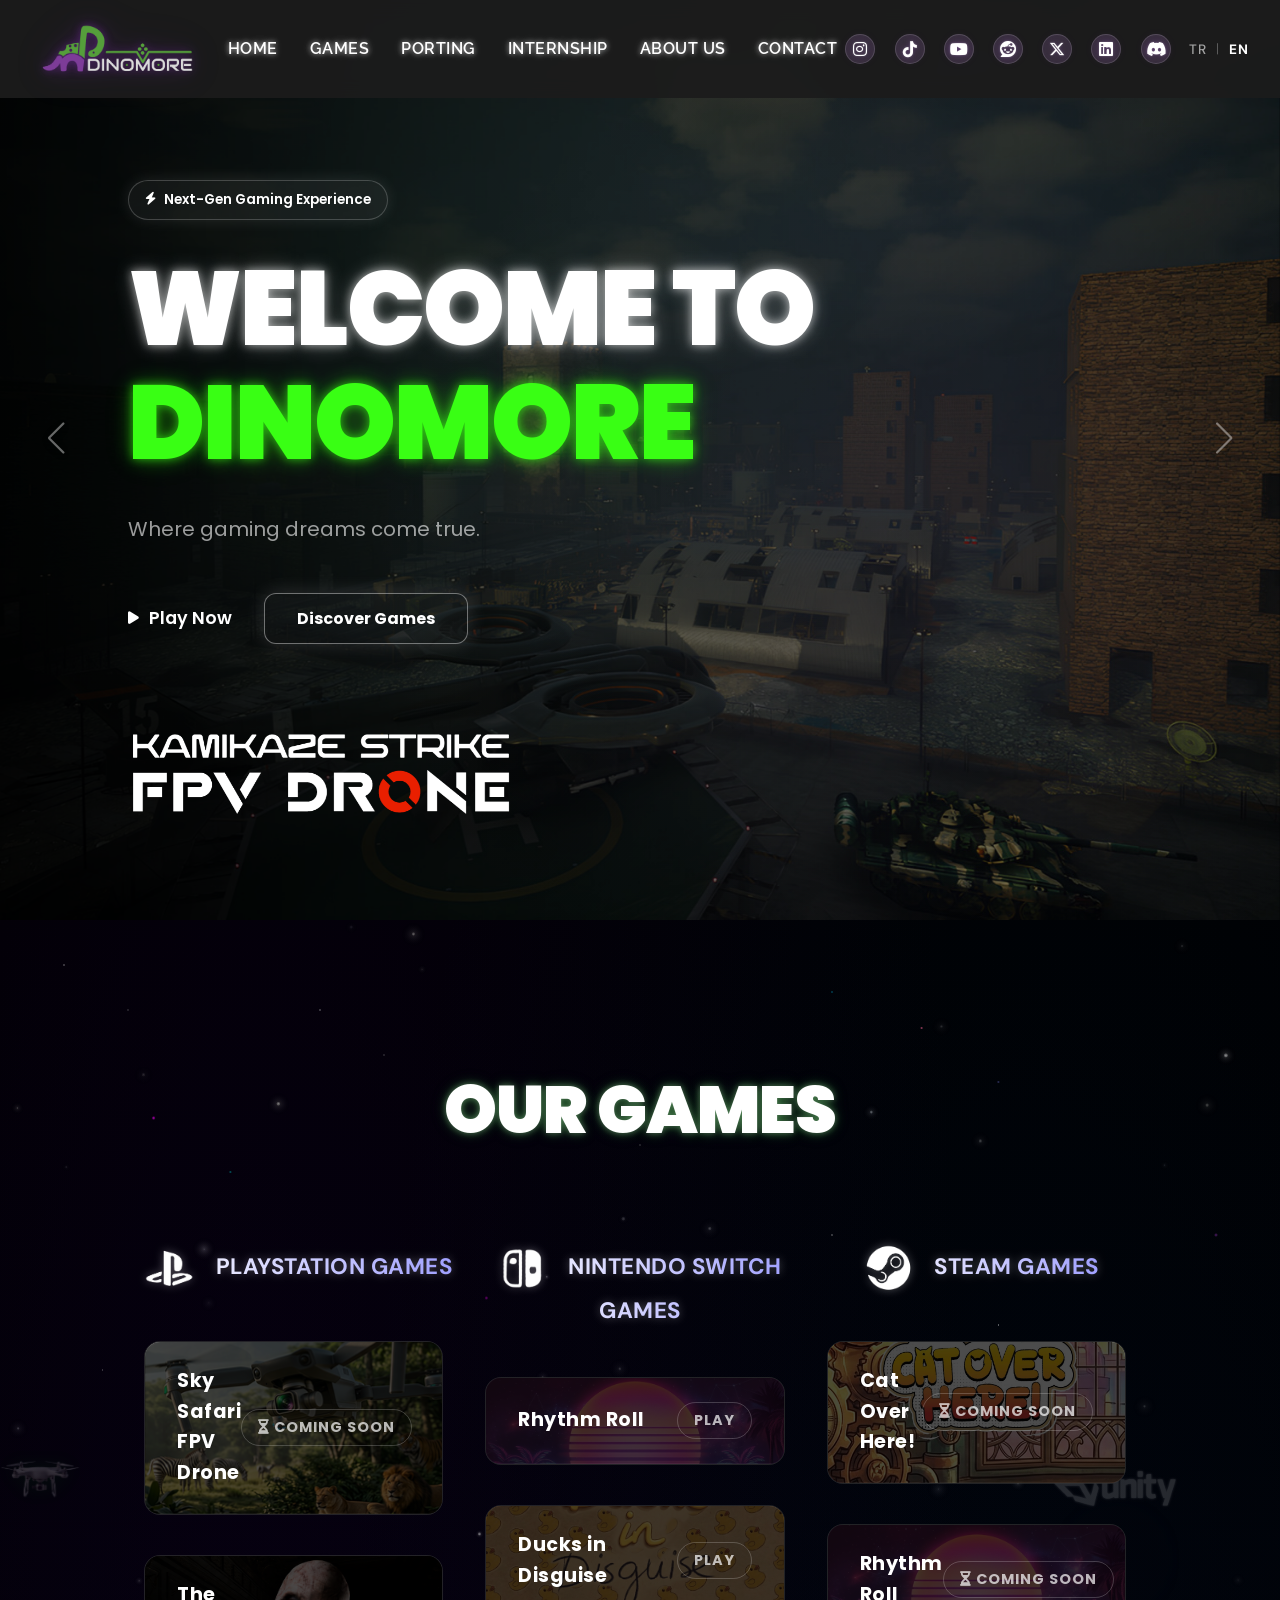
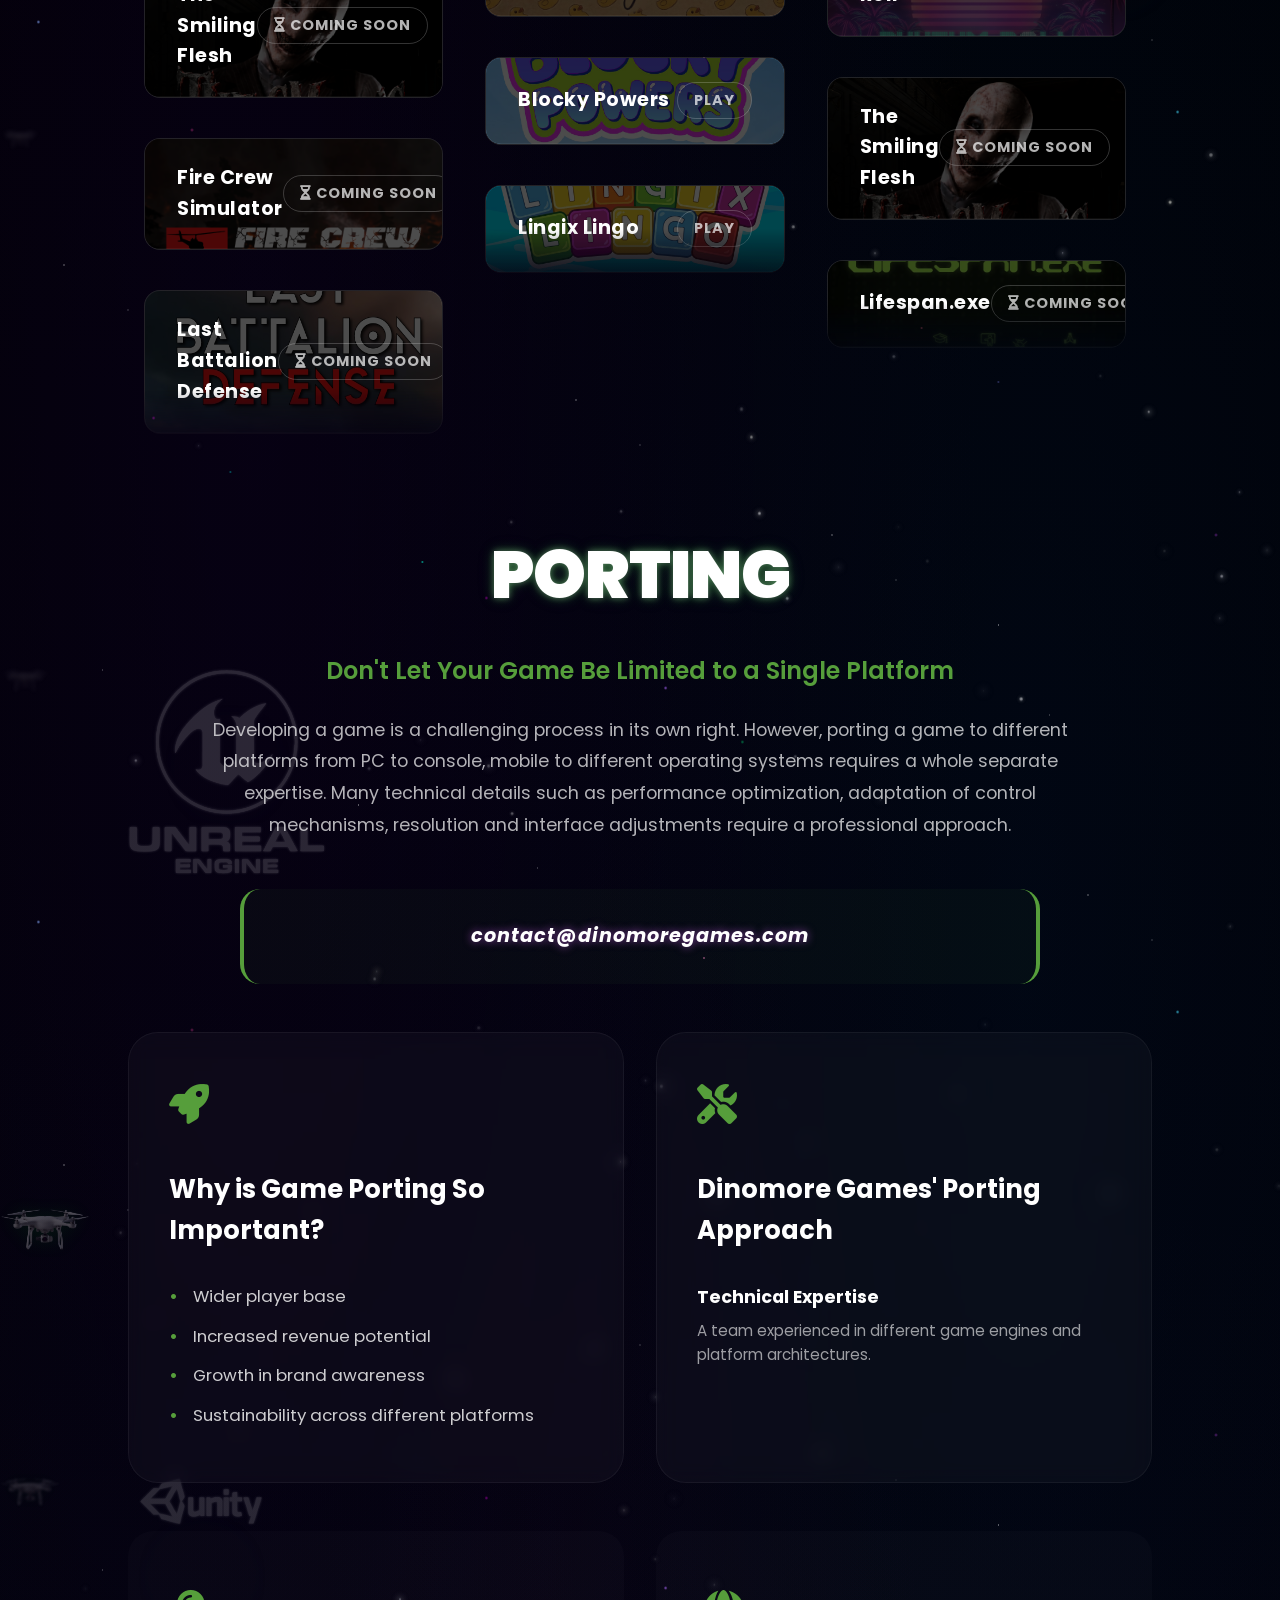
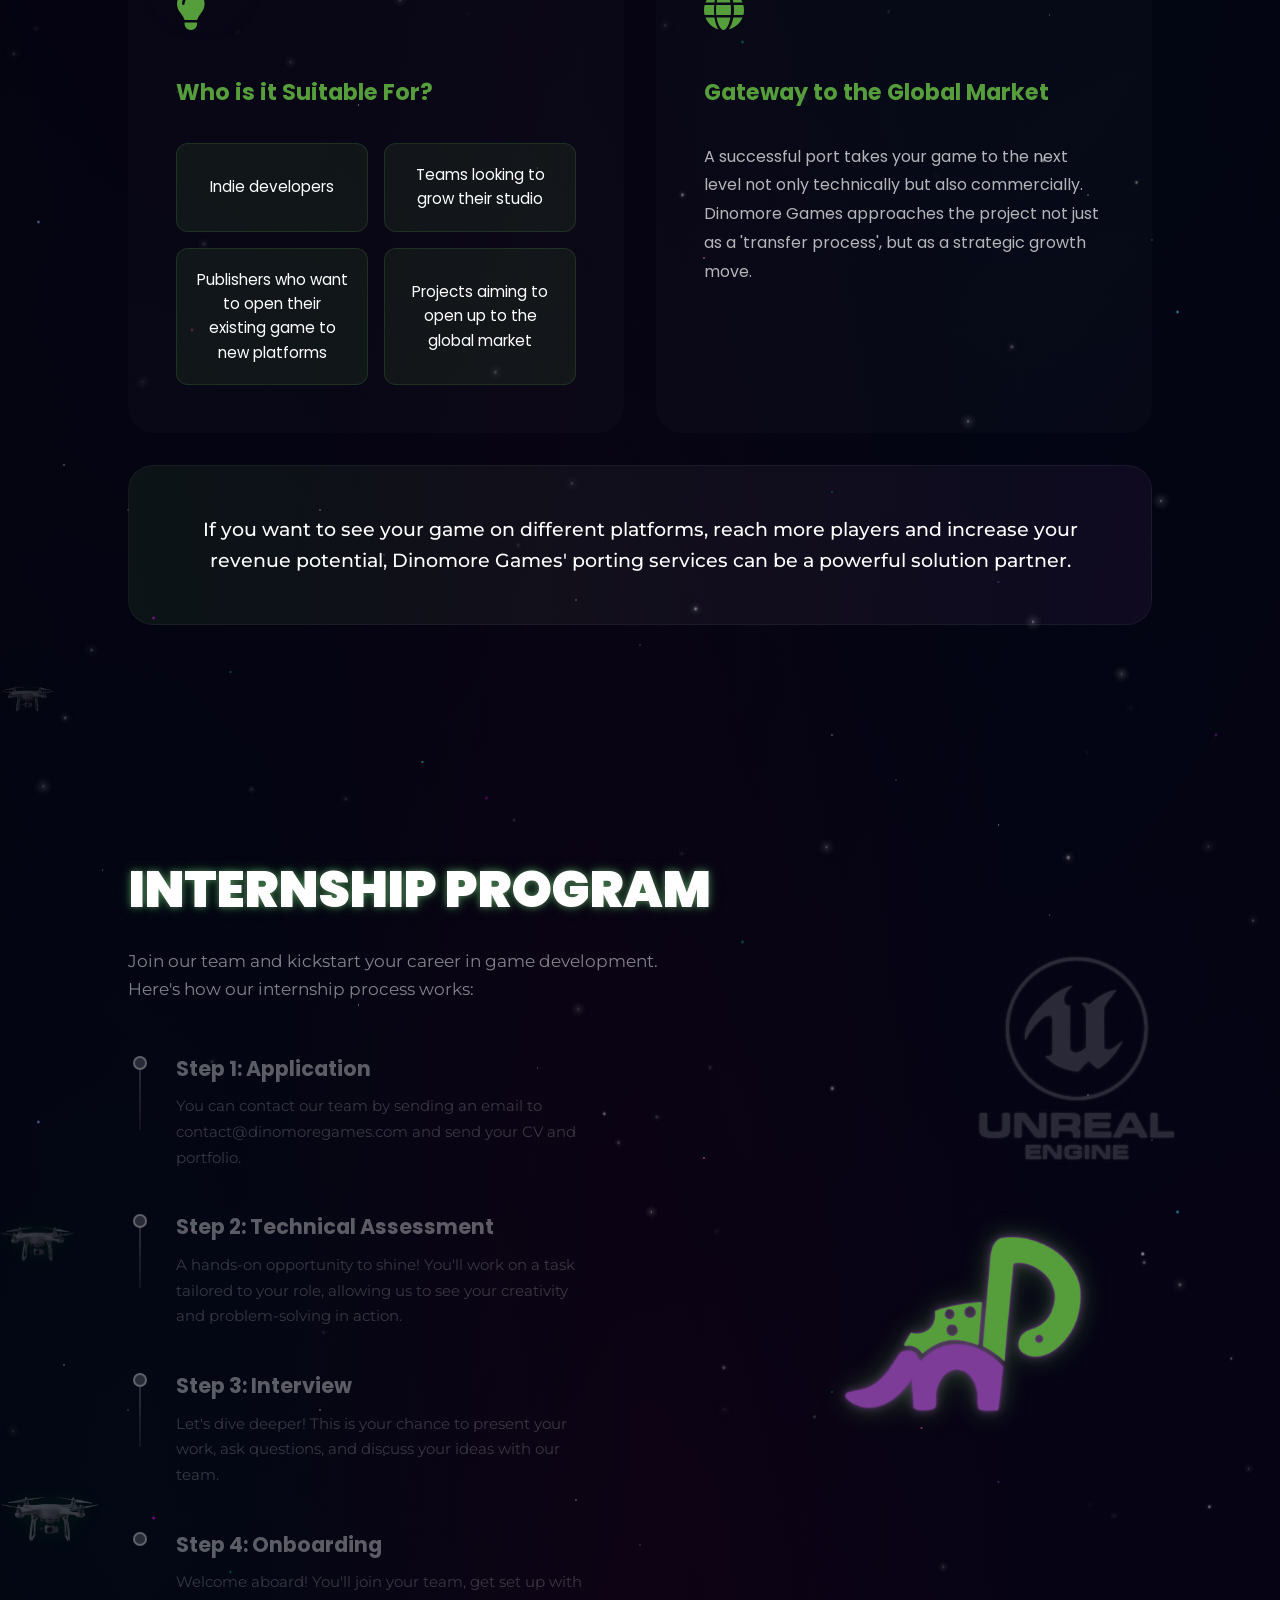
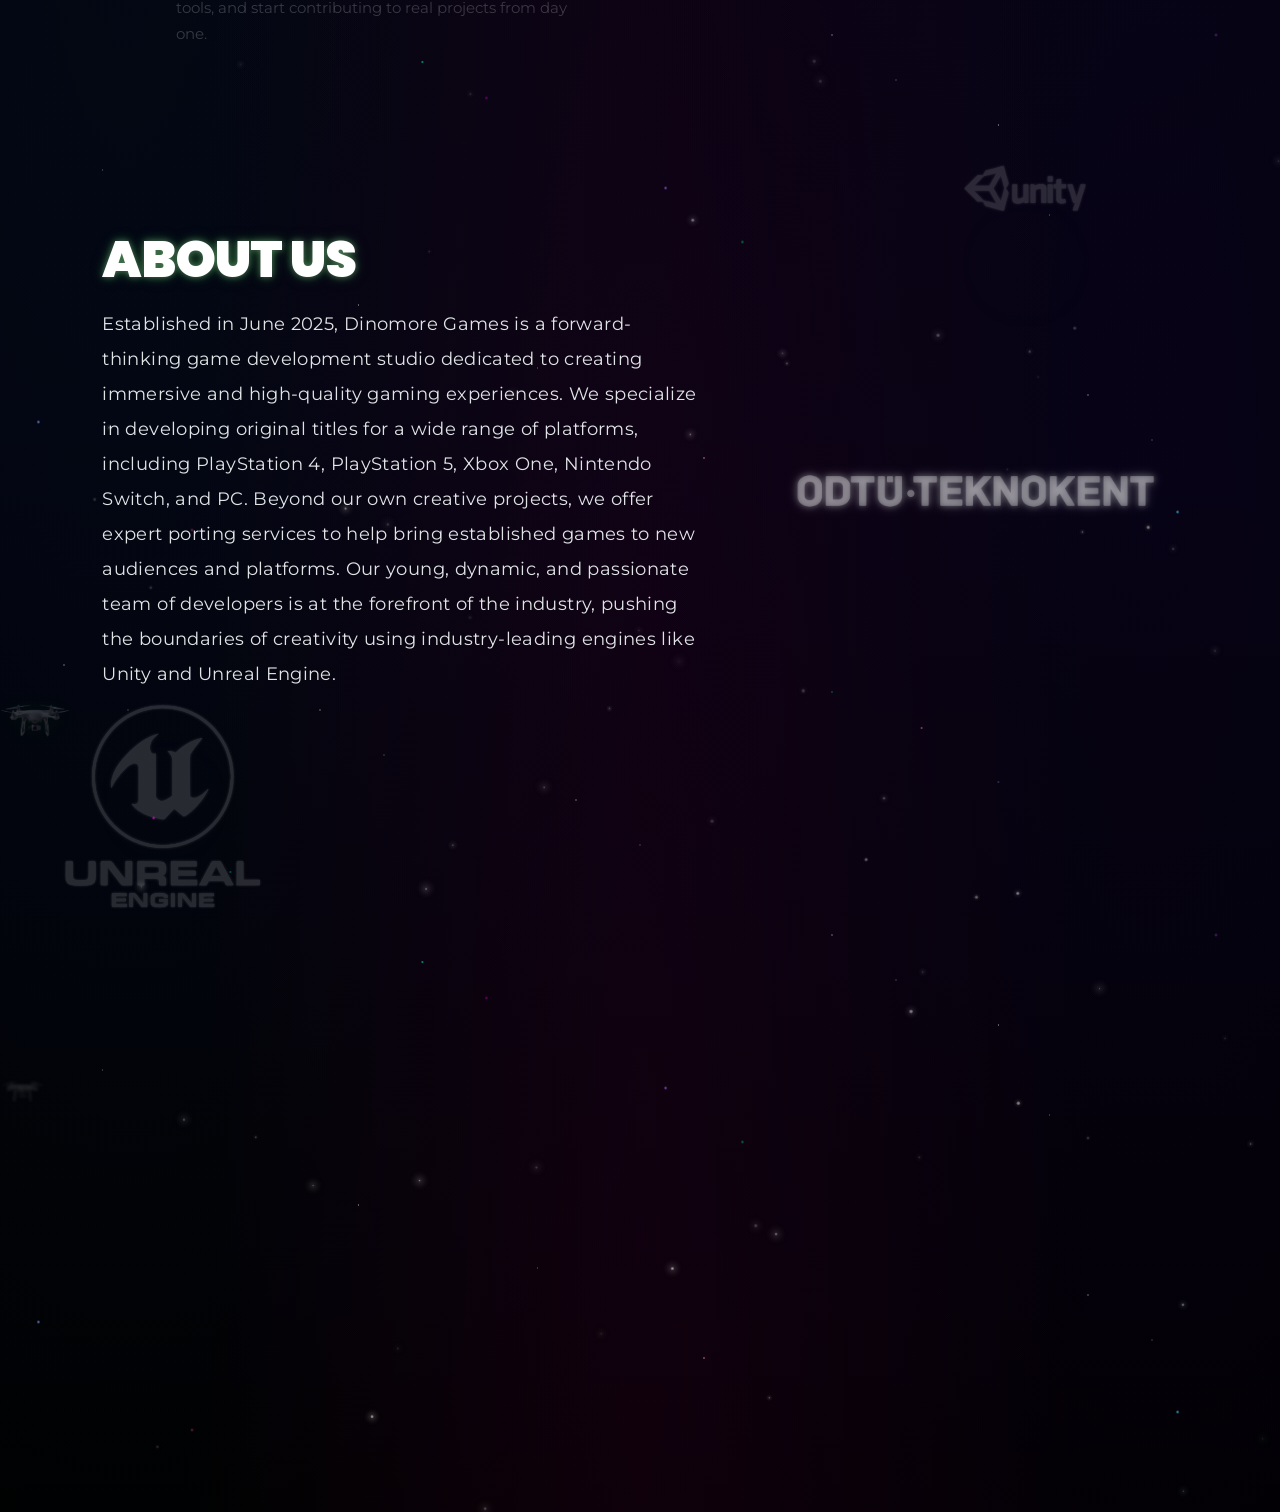
==== commit 29df003d: "Rhythm Roll ve Lingix Lingo fragmanlarını ekle Co-Authored-By: Claude Opus 5.5 <noreply@anthropic.co" ====
--- a/index.html
+++ b/index.html
@@ -345,7 +345,7 @@
                                 </div>
                             </div>
                         </div>
-                        <div class="game-card-new library-item" data-trailer="roll1.mp4">
+                        <div class="game-card-new library-item" data-trailer="trailers/RhythmRoll.mp4">
                             <div class="library-header" style="--bg-img: url('ROLL.png'); --bg-pos: center 25%;">
                                 <h3 class="game-card-title" data-i18n="games.roll.title">Rhythm Roll</h3>
                                 <span class="play-link"
@@ -387,7 +387,7 @@
                                 </div>
                             </div>
                         </div>
-                        <div class="game-card-new library-item">
+                        <div class="game-card-new library-item" data-trailer="trailers/LingixLingo.mp4">
                             <div class="library-header" style="--bg-img: url('LingixLingo.jpg'); --bg-pos: center 35%;">
                                 <h3 class="game-card-title" data-i18n="games.lingix.title">Lingix Lingo</h3>
                                 <span class="play-link"
@@ -497,7 +497,7 @@
                         Switch Games
                     </h3>
                     <div class="games-grid-new">
-                        <div class="game-card-new library-item" data-trailer="roll1.mp4">
+                        <div class="game-card-new library-item" data-trailer="trailers/RhythmRoll.mp4">
                             <div class="library-header" style="--bg-img: url('ROLL.png'); --bg-pos: center 25%;">
                                 <h3 class="game-card-title" data-i18n="games.roll.title">Rhythm Roll</h3>
                                 <span class="play-link"
@@ -539,7 +539,7 @@
                                 </div>
                             </div>
                         </div>
-                        <div class="game-card-new library-item">
+                        <div class="game-card-new library-item" data-trailer="trailers/LingixLingo.mp4">
                             <div class="library-header" style="--bg-img: url('LingixLingo.jpg'); --bg-pos: center 35%;">
                                 <h3 class="game-card-title" data-i18n="games.lingix.title">Lingix Lingo</h3>
                                 <span class="play-link"
@@ -676,7 +676,7 @@
                                 </div>
                             </div>
                         </div>
-                        <div class="game-card-new library-item" data-trailer="roll1.mp4">
+                        <div class="game-card-new library-item" data-trailer="trailers/RhythmRoll.mp4">
                             <div class="library-header" style="--bg-img: url('ROLL.png'); --bg-pos: center 25%;">
                                 <h3 class="game-card-title" data-i18n="games.roll.title">Rhythm Roll</h3>
                                 <span class="play-link"
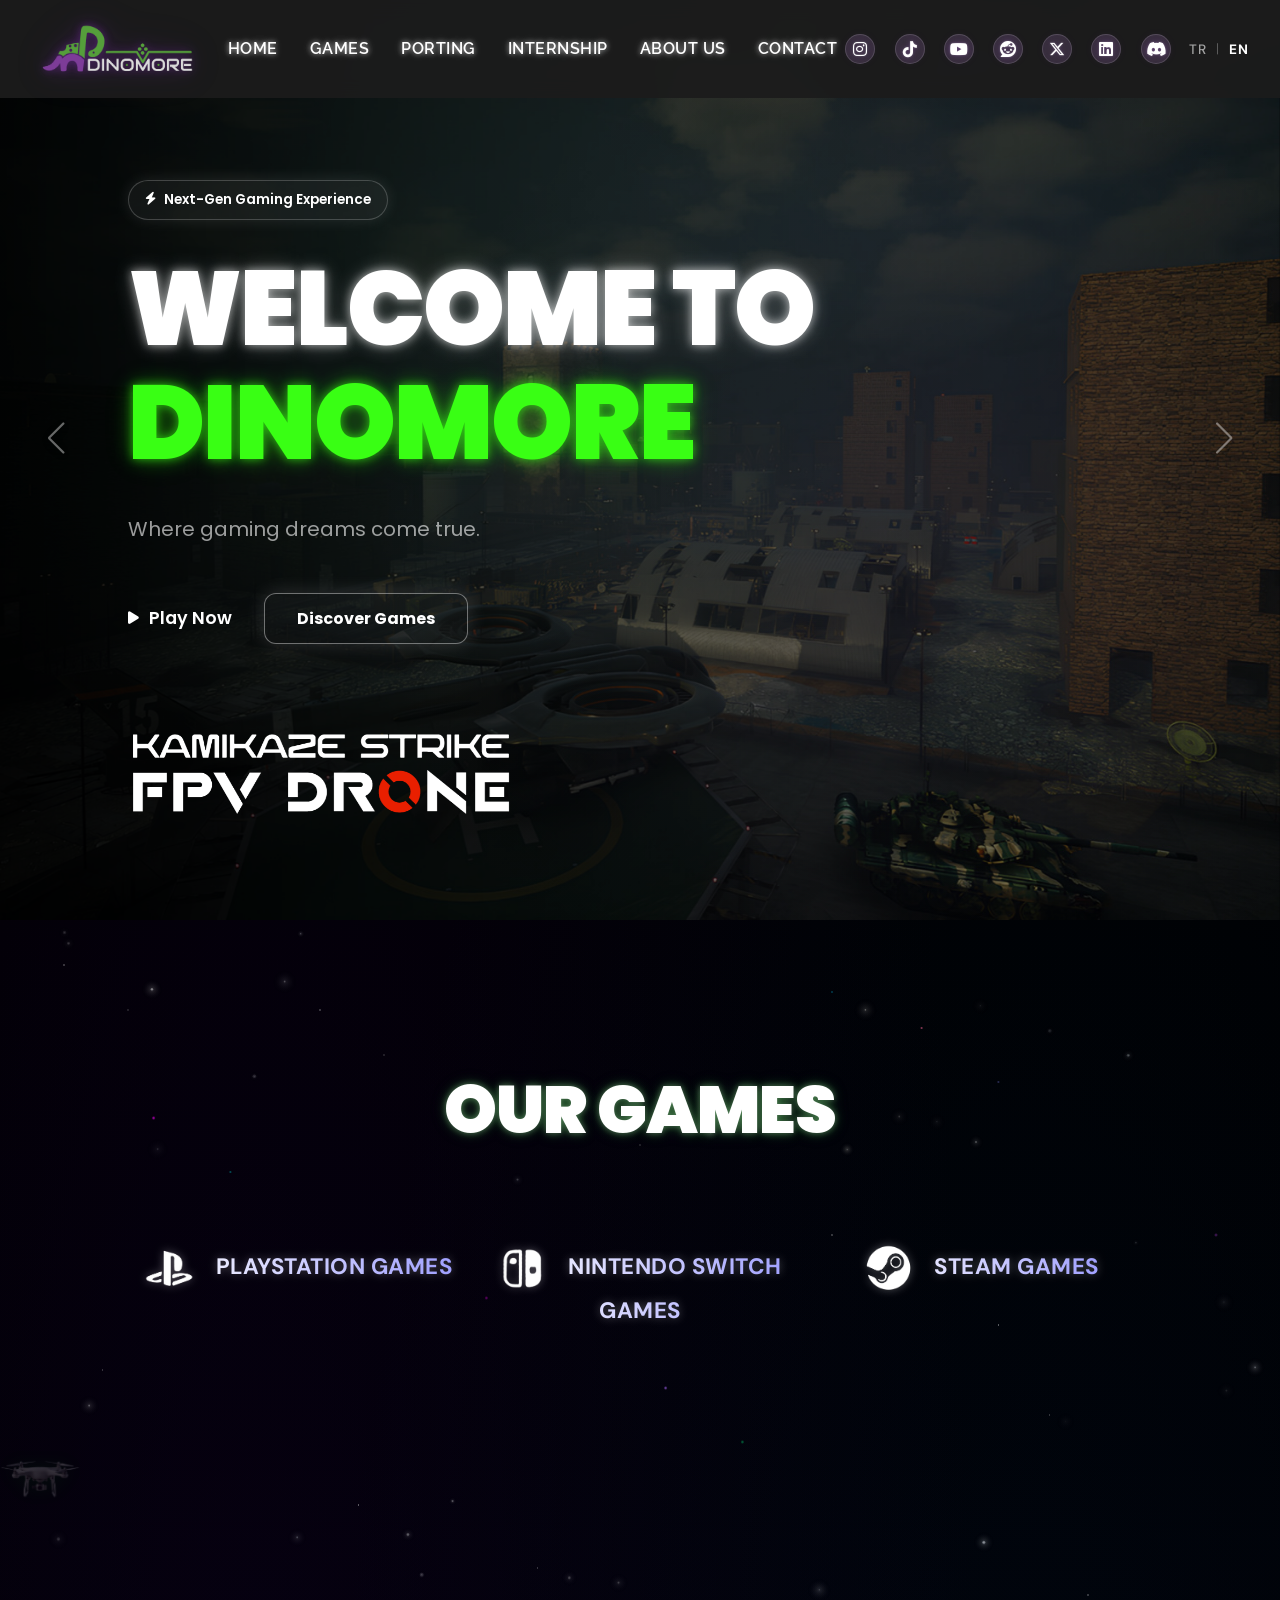
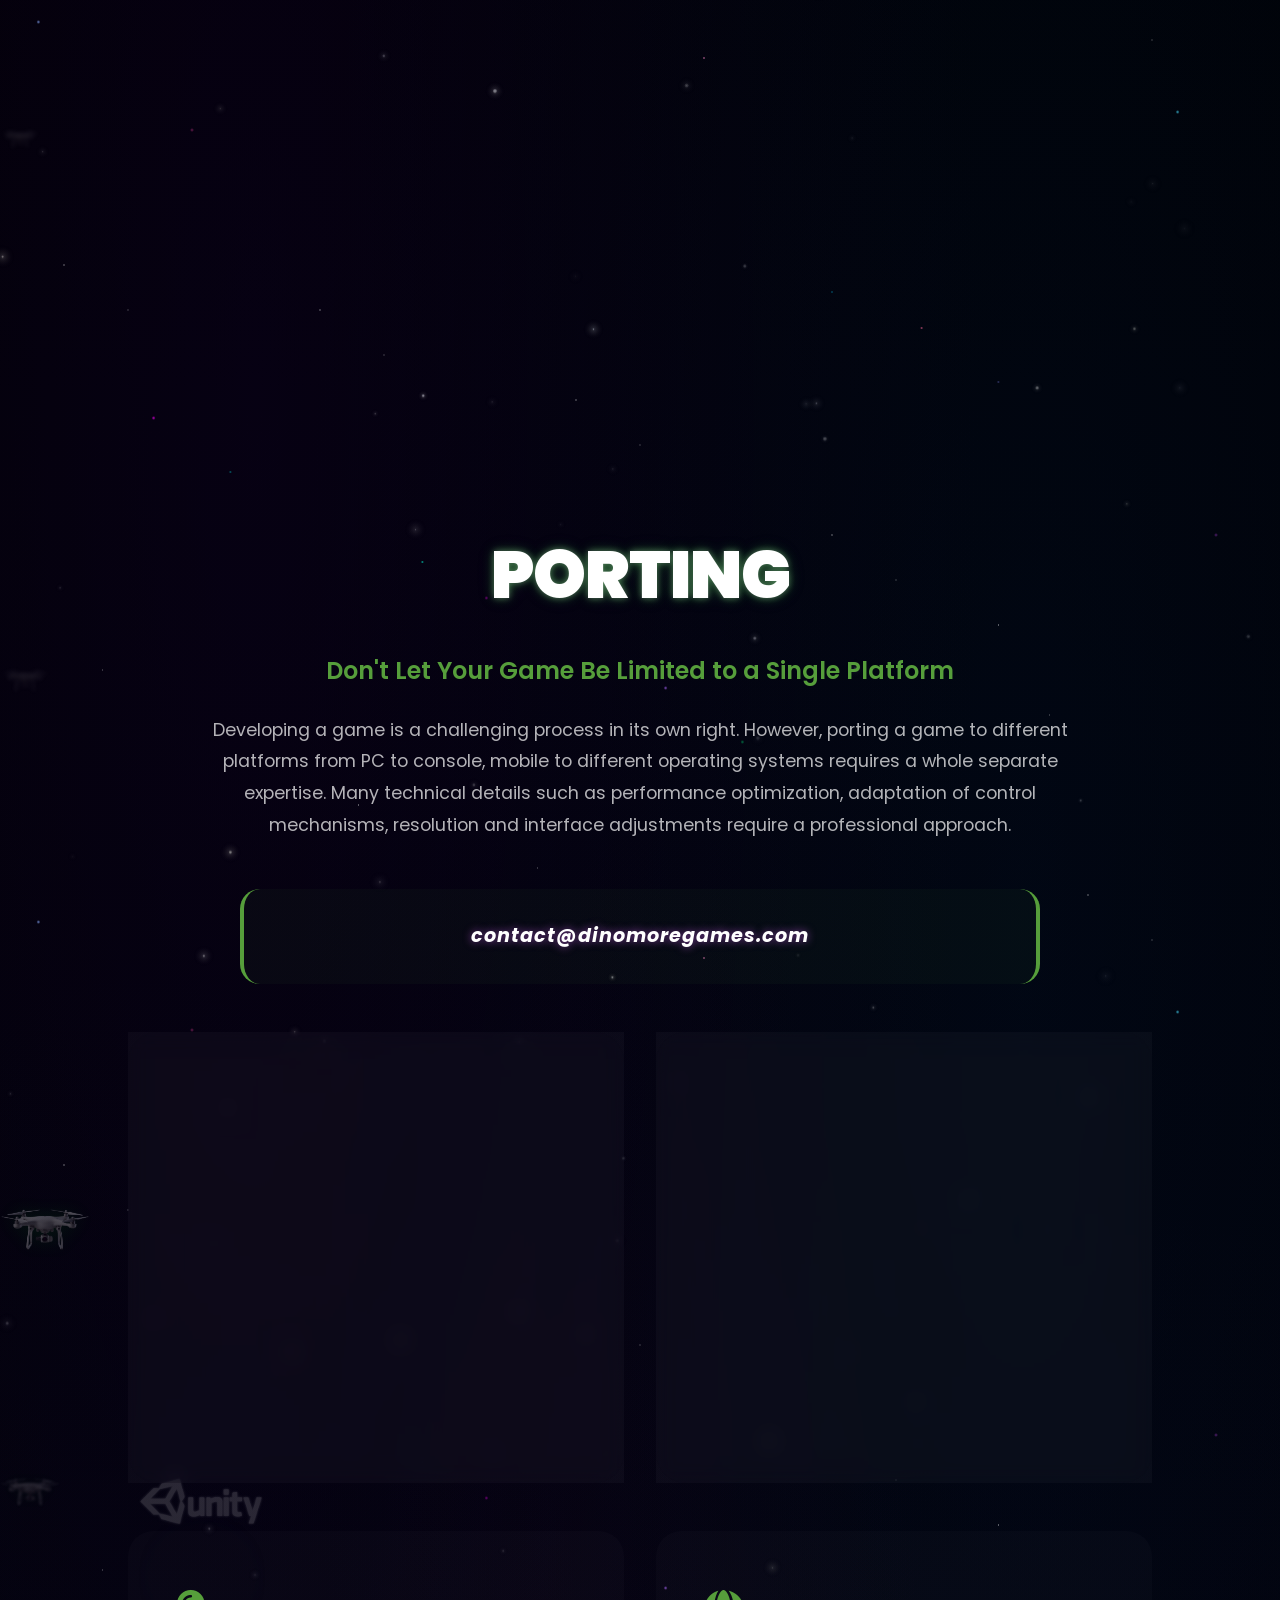
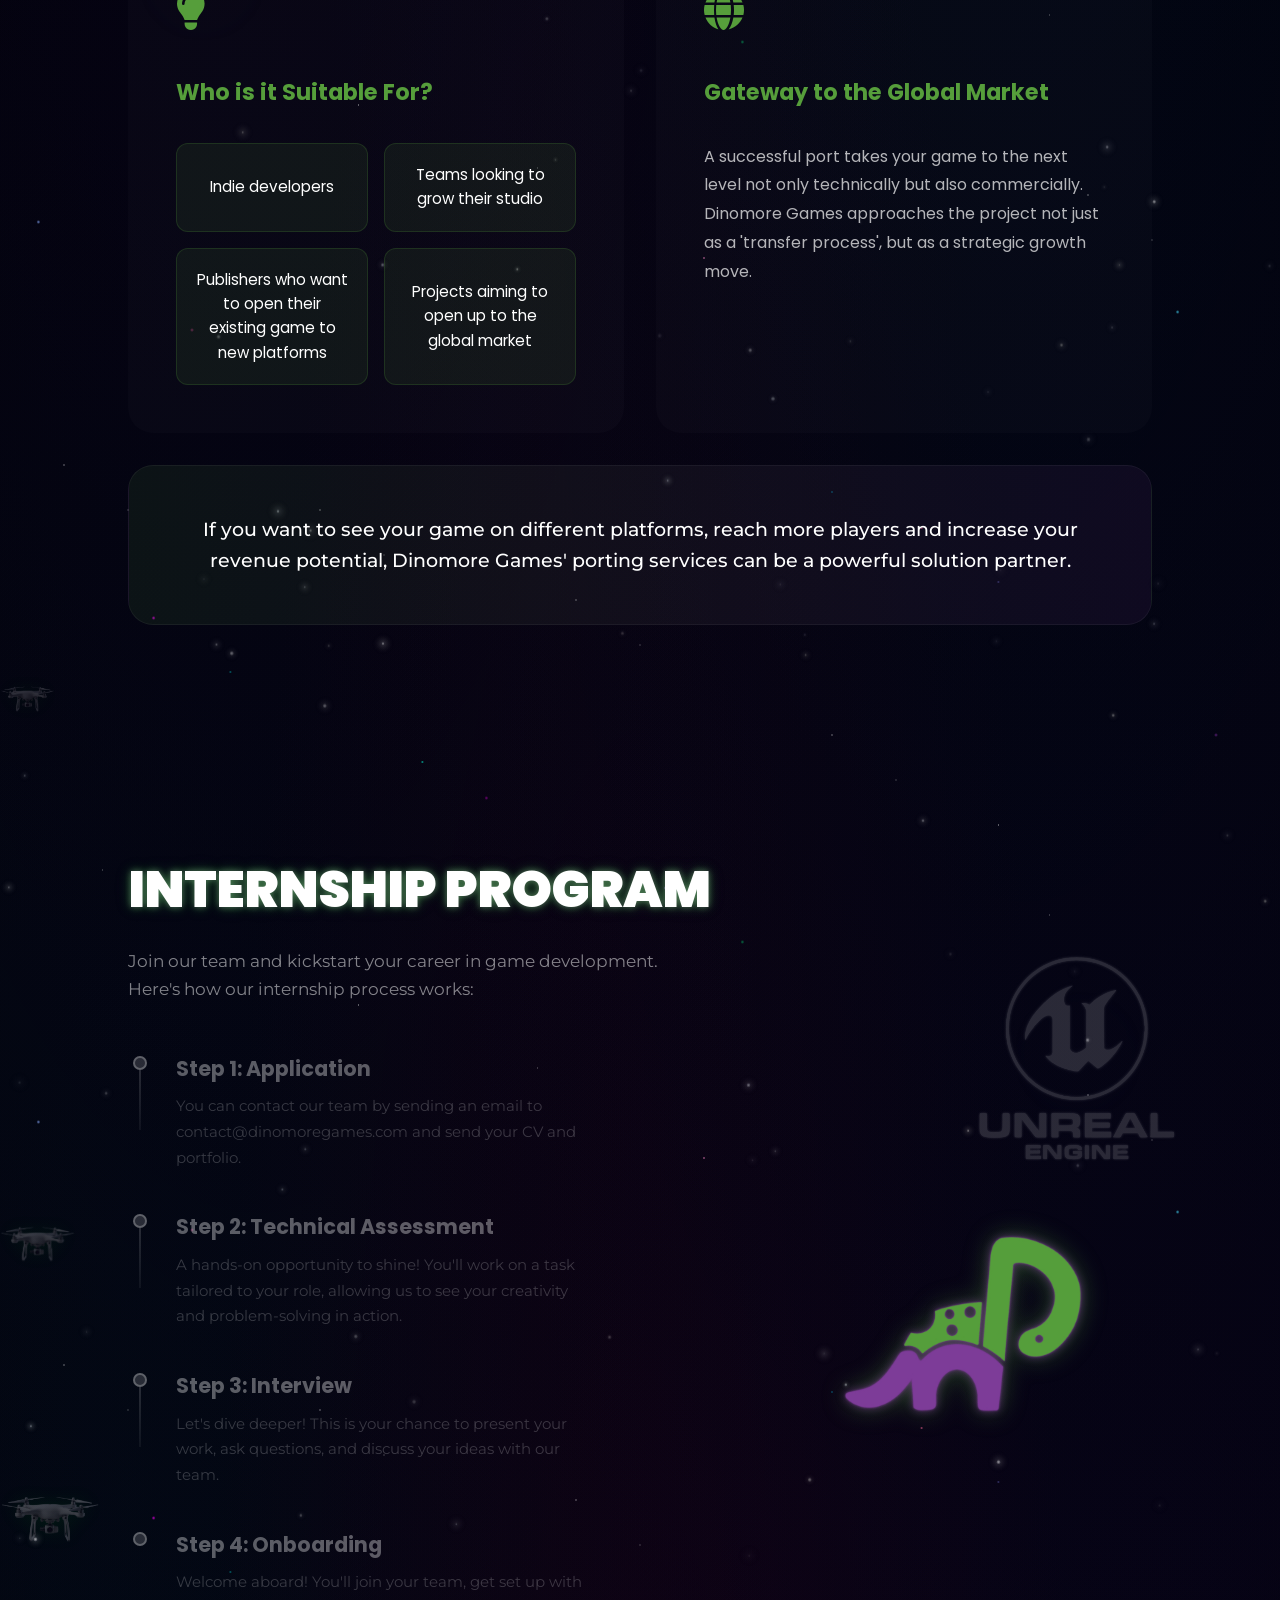
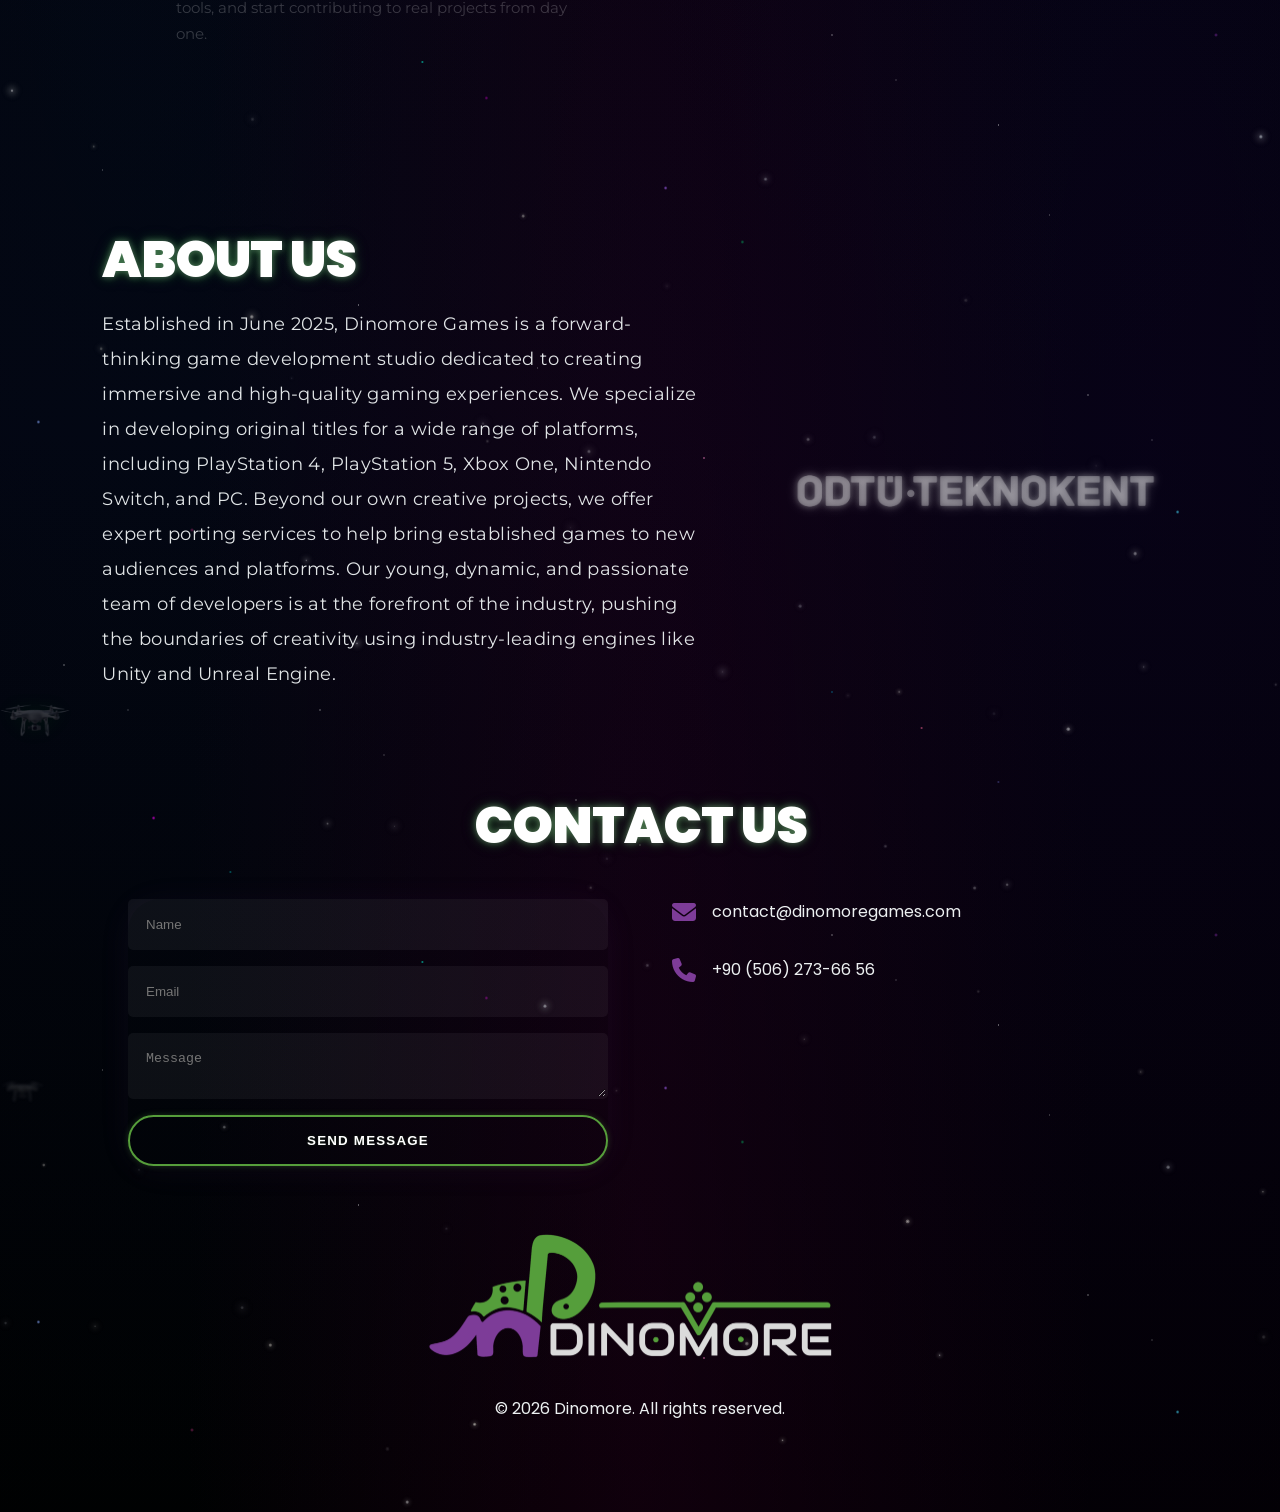
==== commit f8c5828e: "Açılan oyun kartını liste yüksekliğine sığdır Kapak ve fragman şeridi liste içinde ek kaydırma olmad" ====
--- a/index.html
+++ b/index.html
@@ -25,7 +25,7 @@
 
     <title>Dinomore Games</title>
     <link rel="stylesheet" href="https://cdn.jsdelivr.net/npm/swiper@11/swiper-bundle.min.css" />
-    <link rel="stylesheet" href="styles.css?v=1.3">
+    <link rel="stylesheet" href="styles.css?v=1.4">
     <link rel="stylesheet" href="https://cdnjs.cloudflare.com/ajax/libs/font-awesome/6.5.1/css/all.min.css">
     <link href="https://fonts.googleapis.com/css2?family=Poppins:wght@300;400;500;600;700&display=swap"
         rel="stylesheet">
@@ -1054,7 +1054,7 @@
     <!-- Scroll to Top Button kaldırıldı -->
     <script src="https://cdn.jsdelivr.net/npm/swiper@11/swiper-bundle.min.js"></script>
     <script src="analytics-tracker.js"></script>
-    <script src="script.js?v=1.3"></script>
+    <script src="script.js?v=1.4"></script>
 </body>
 
 </html>
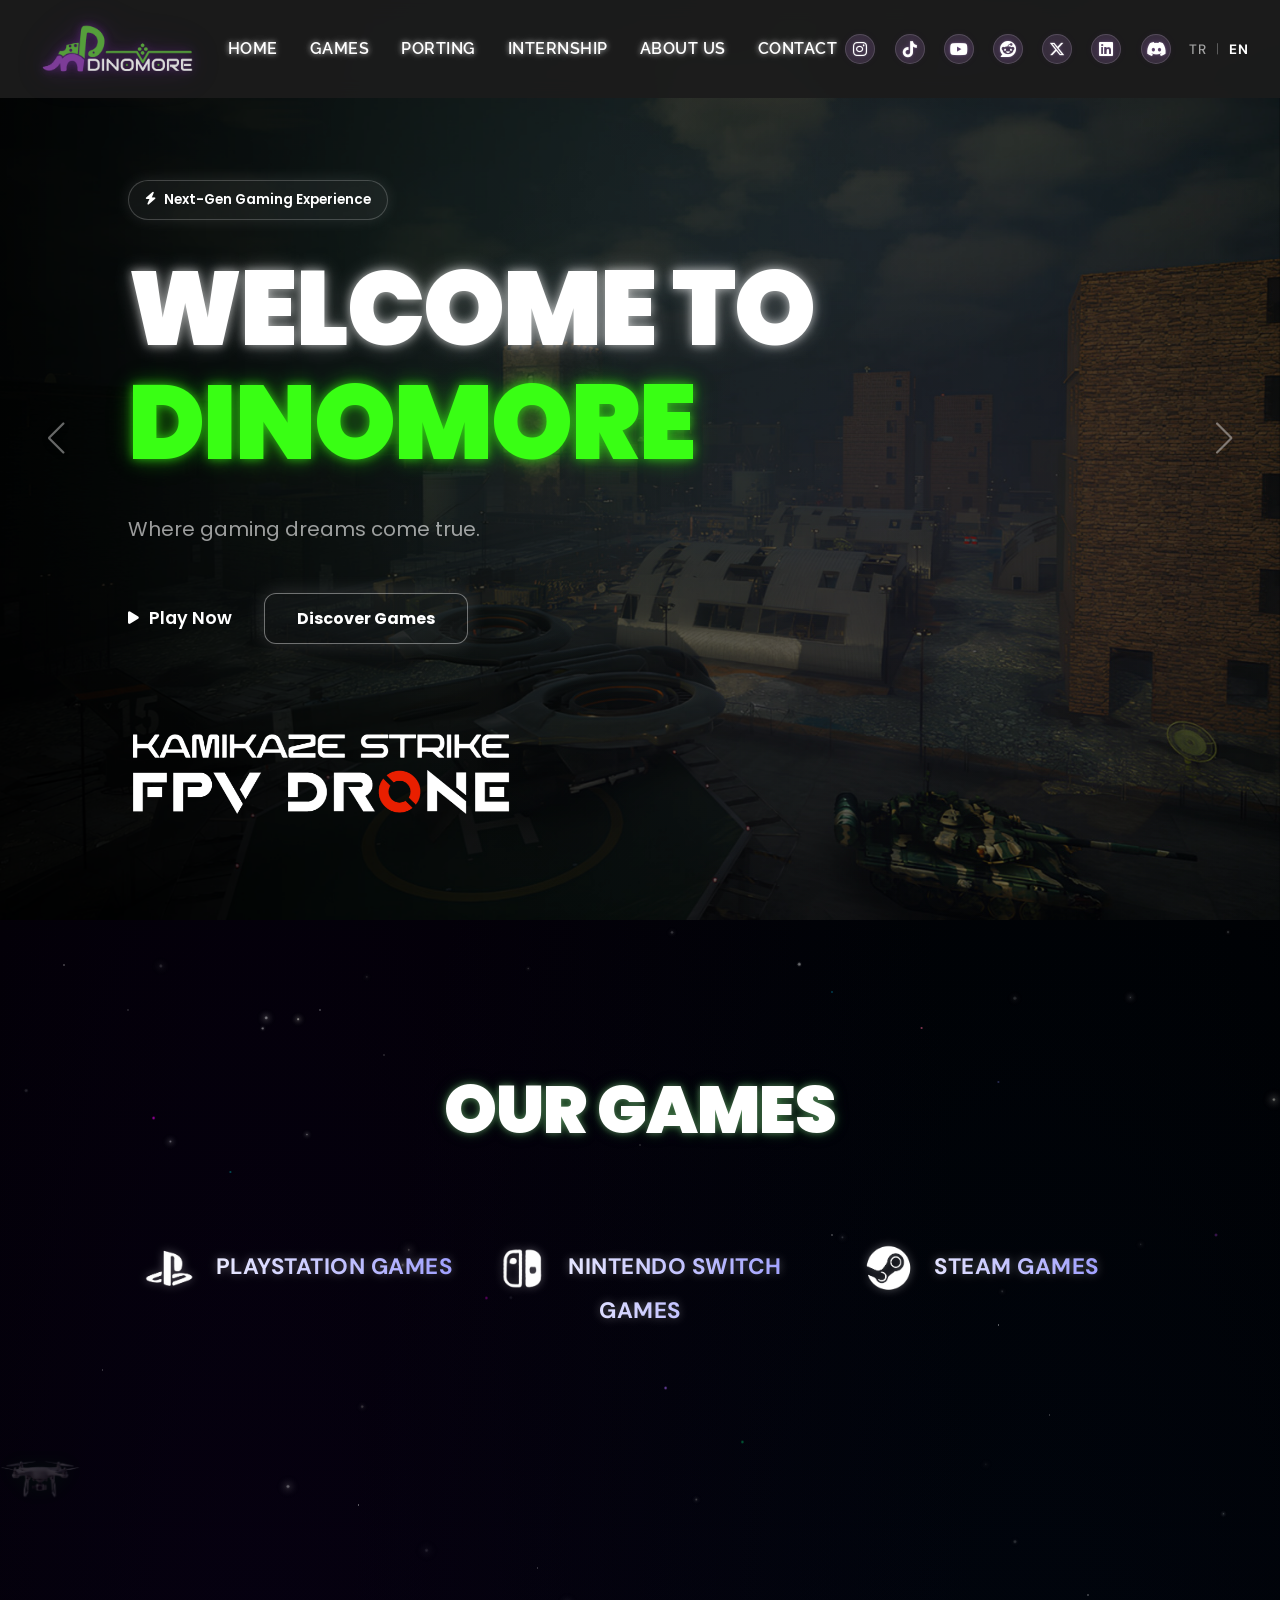
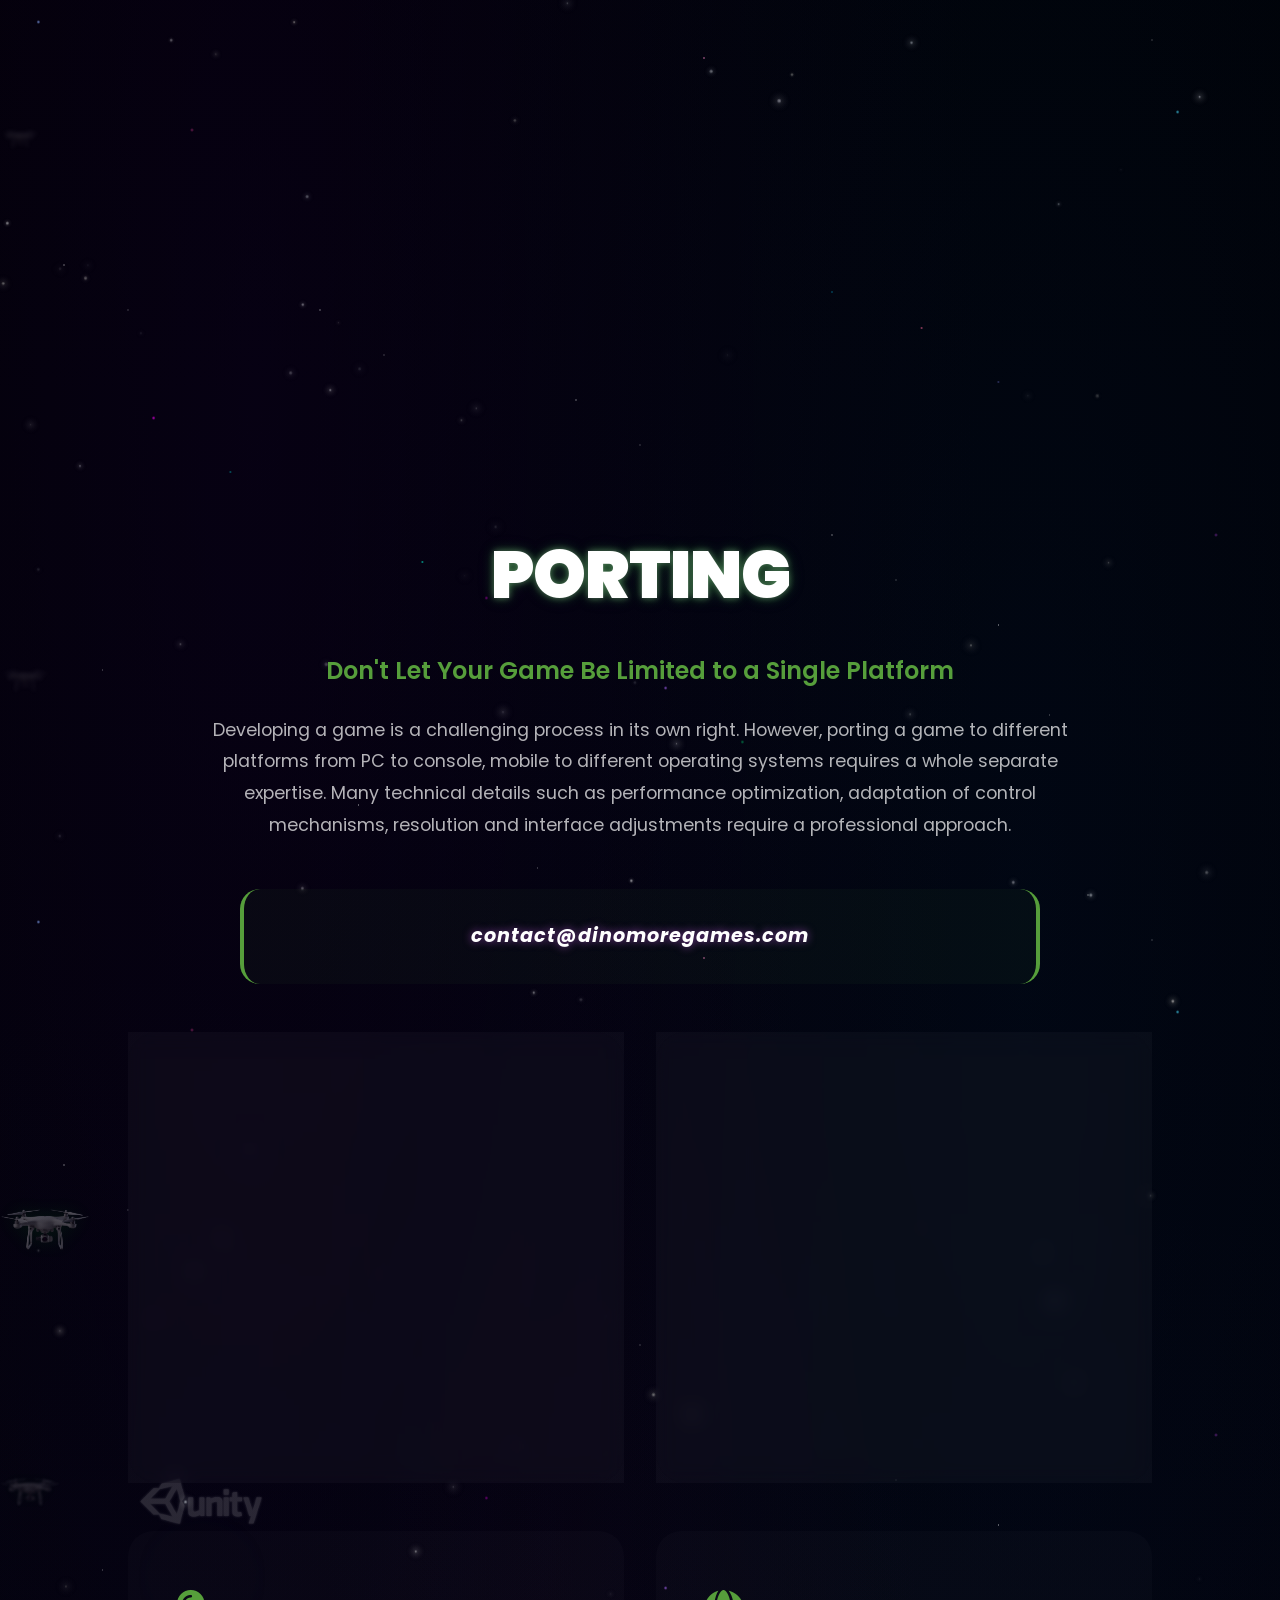
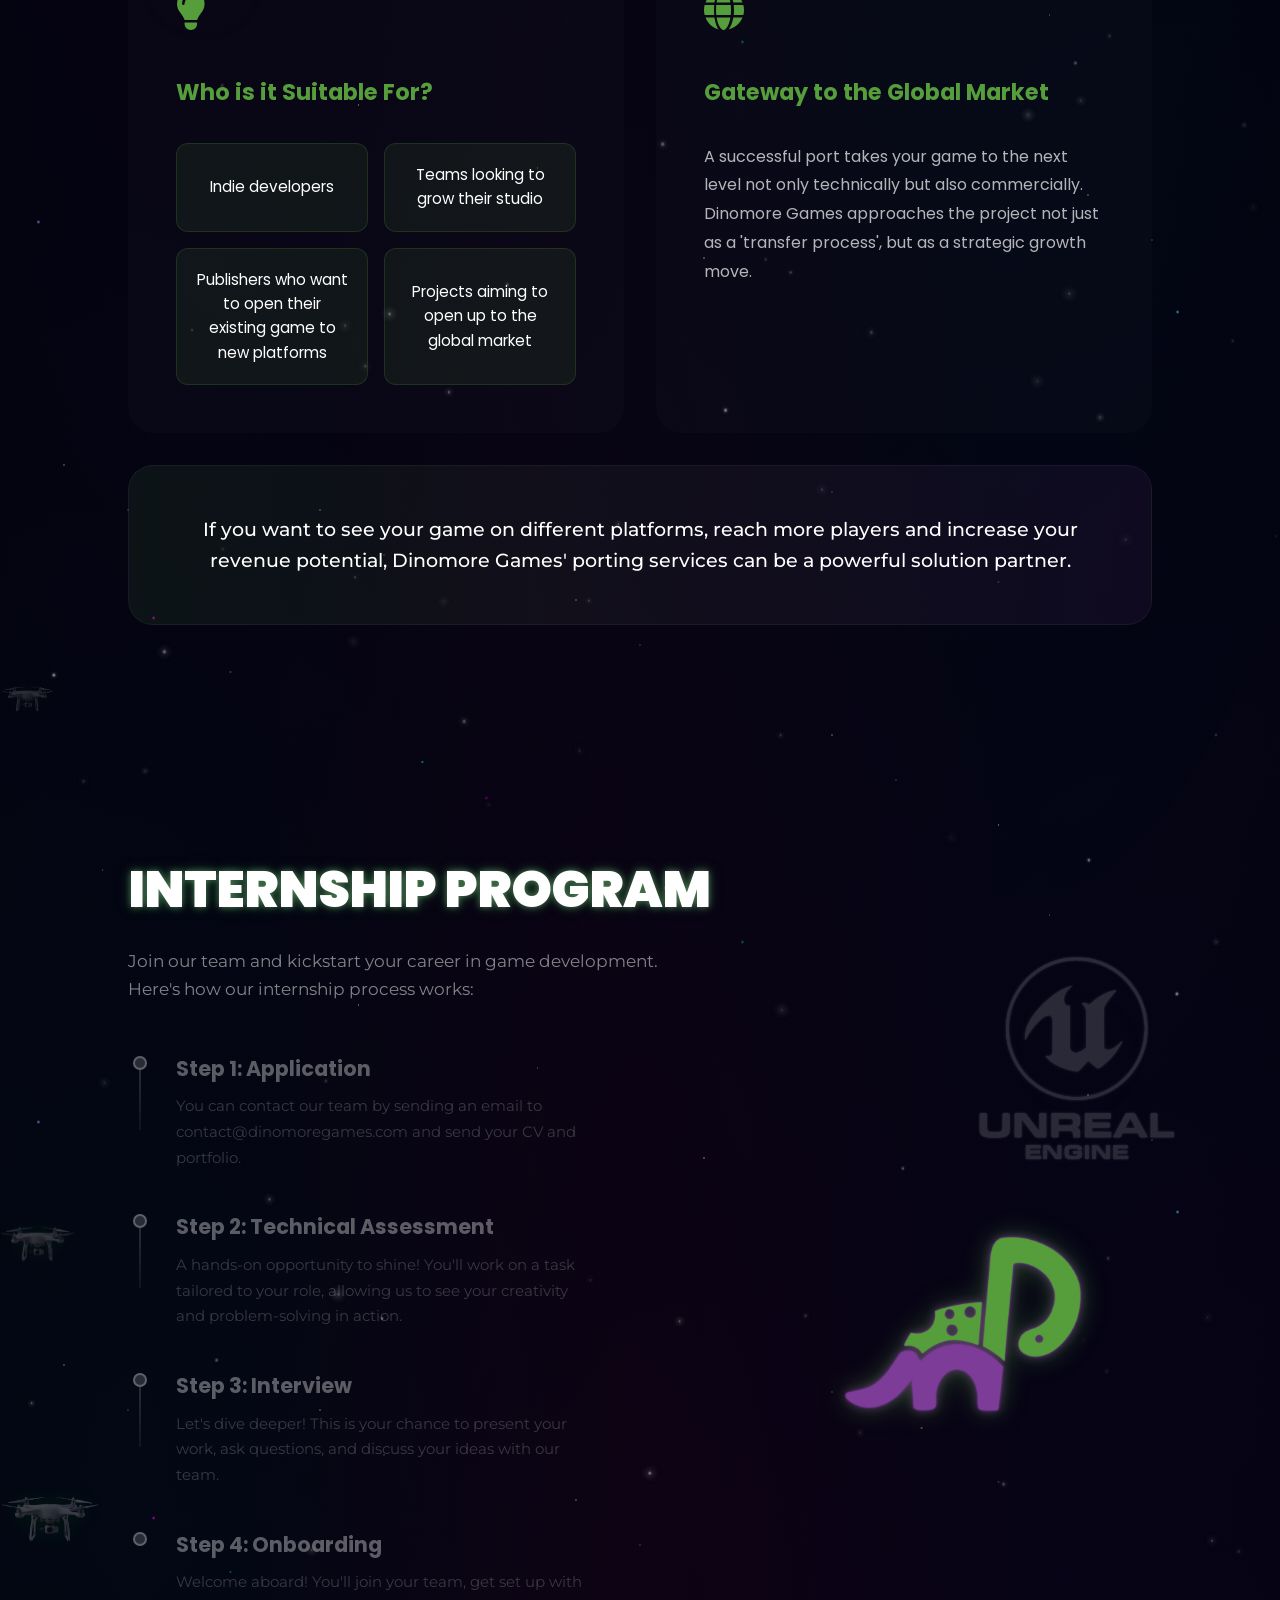
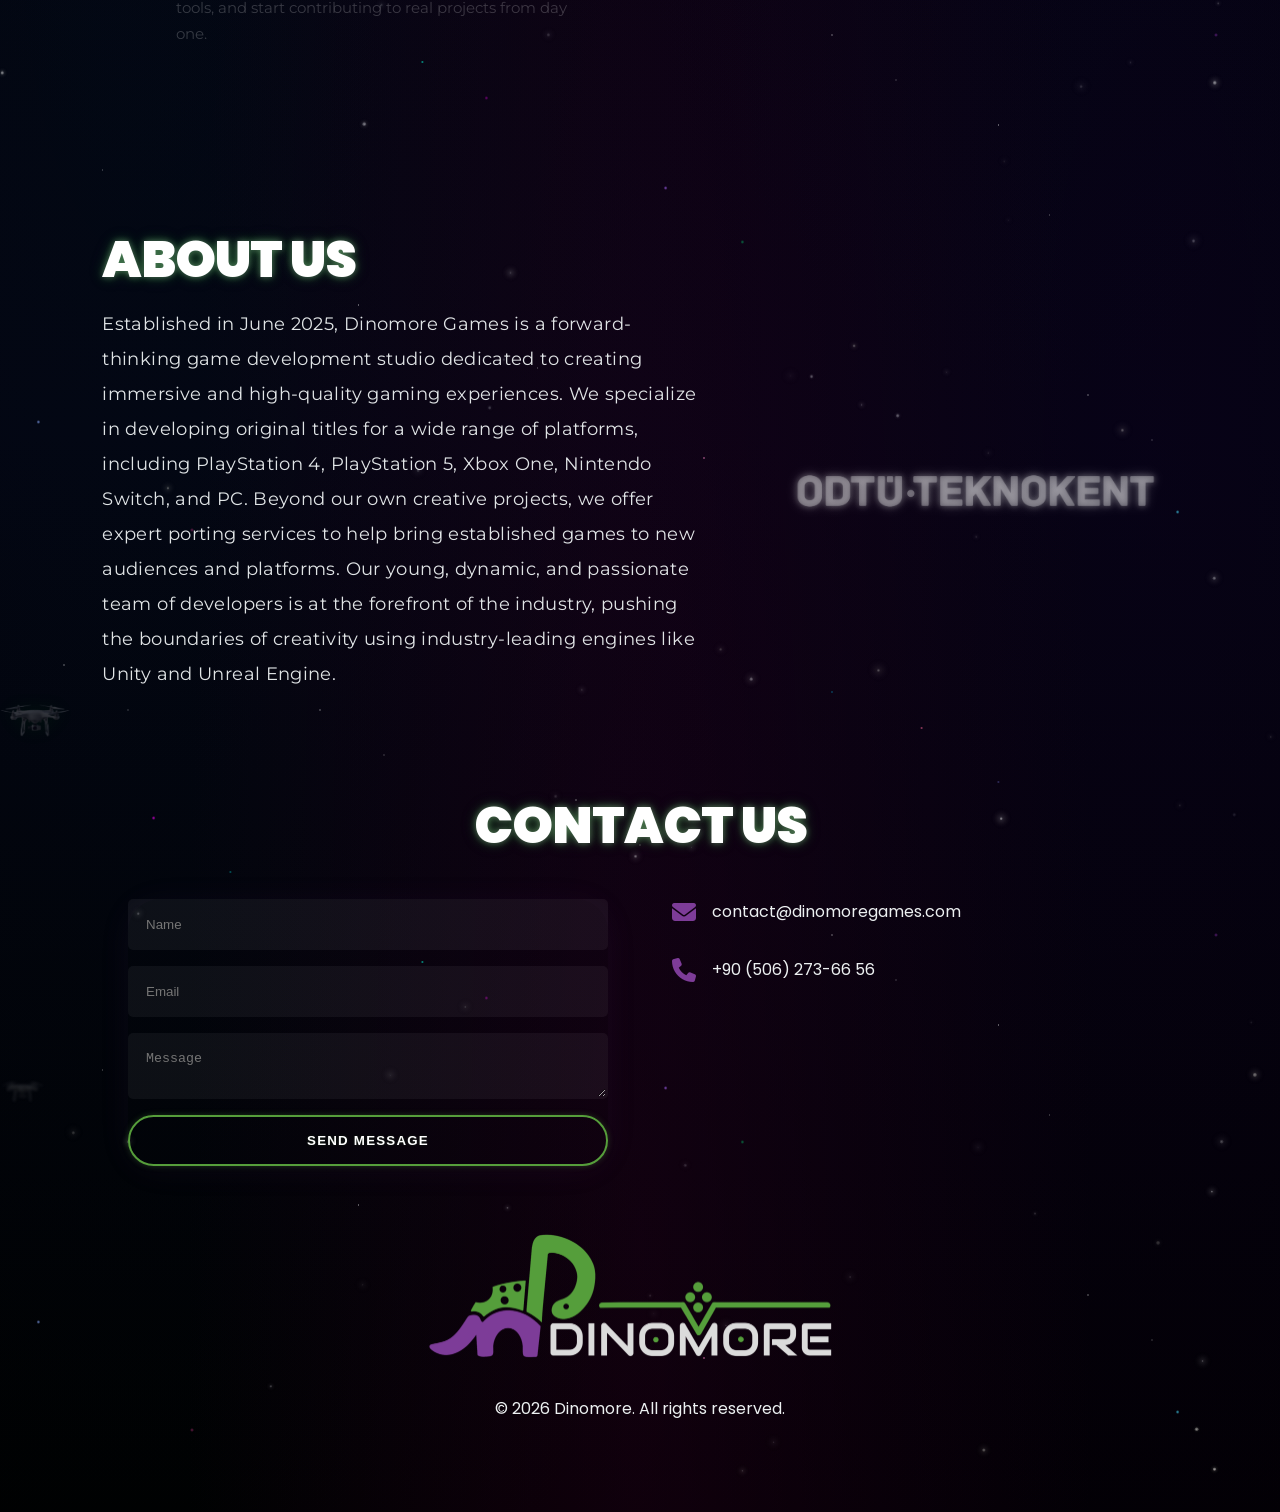
==== commit 2f5437e5: "Kart açıkken listeyi aşağı doğru büyüt Açık kartın kapağı tam boyunda görünür, Porting ile mesafe ay" ====
--- a/index.html
+++ b/index.html
@@ -25,7 +25,7 @@
 
     <title>Dinomore Games</title>
     <link rel="stylesheet" href="https://cdn.jsdelivr.net/npm/swiper@11/swiper-bundle.min.css" />
-    <link rel="stylesheet" href="styles.css?v=1.4">
+    <link rel="stylesheet" href="styles.css?v=1.5">
     <link rel="stylesheet" href="https://cdnjs.cloudflare.com/ajax/libs/font-awesome/6.5.1/css/all.min.css">
     <link href="https://fonts.googleapis.com/css2?family=Poppins:wght@300;400;500;600;700&display=swap"
         rel="stylesheet">
@@ -1054,7 +1054,7 @@
     <!-- Scroll to Top Button kaldırıldı -->
     <script src="https://cdn.jsdelivr.net/npm/swiper@11/swiper-bundle.min.js"></script>
     <script src="analytics-tracker.js"></script>
-    <script src="script.js?v=1.4"></script>
+    <script src="script.js?v=1.5"></script>
 </body>
 
 </html>
--- a/styles.css
+++ b/styles.css
@@ -2750,6 +2750,7 @@
 
 /* Platform lists: 4 games visible, scroll inside the list for the rest */
 .games-grid-new.games-slider {
+    transition: max-height 0.4s ease;
     justify-content: flex-start !important;
     overflow-y: auto;
     overscroll-behavior: contain;
